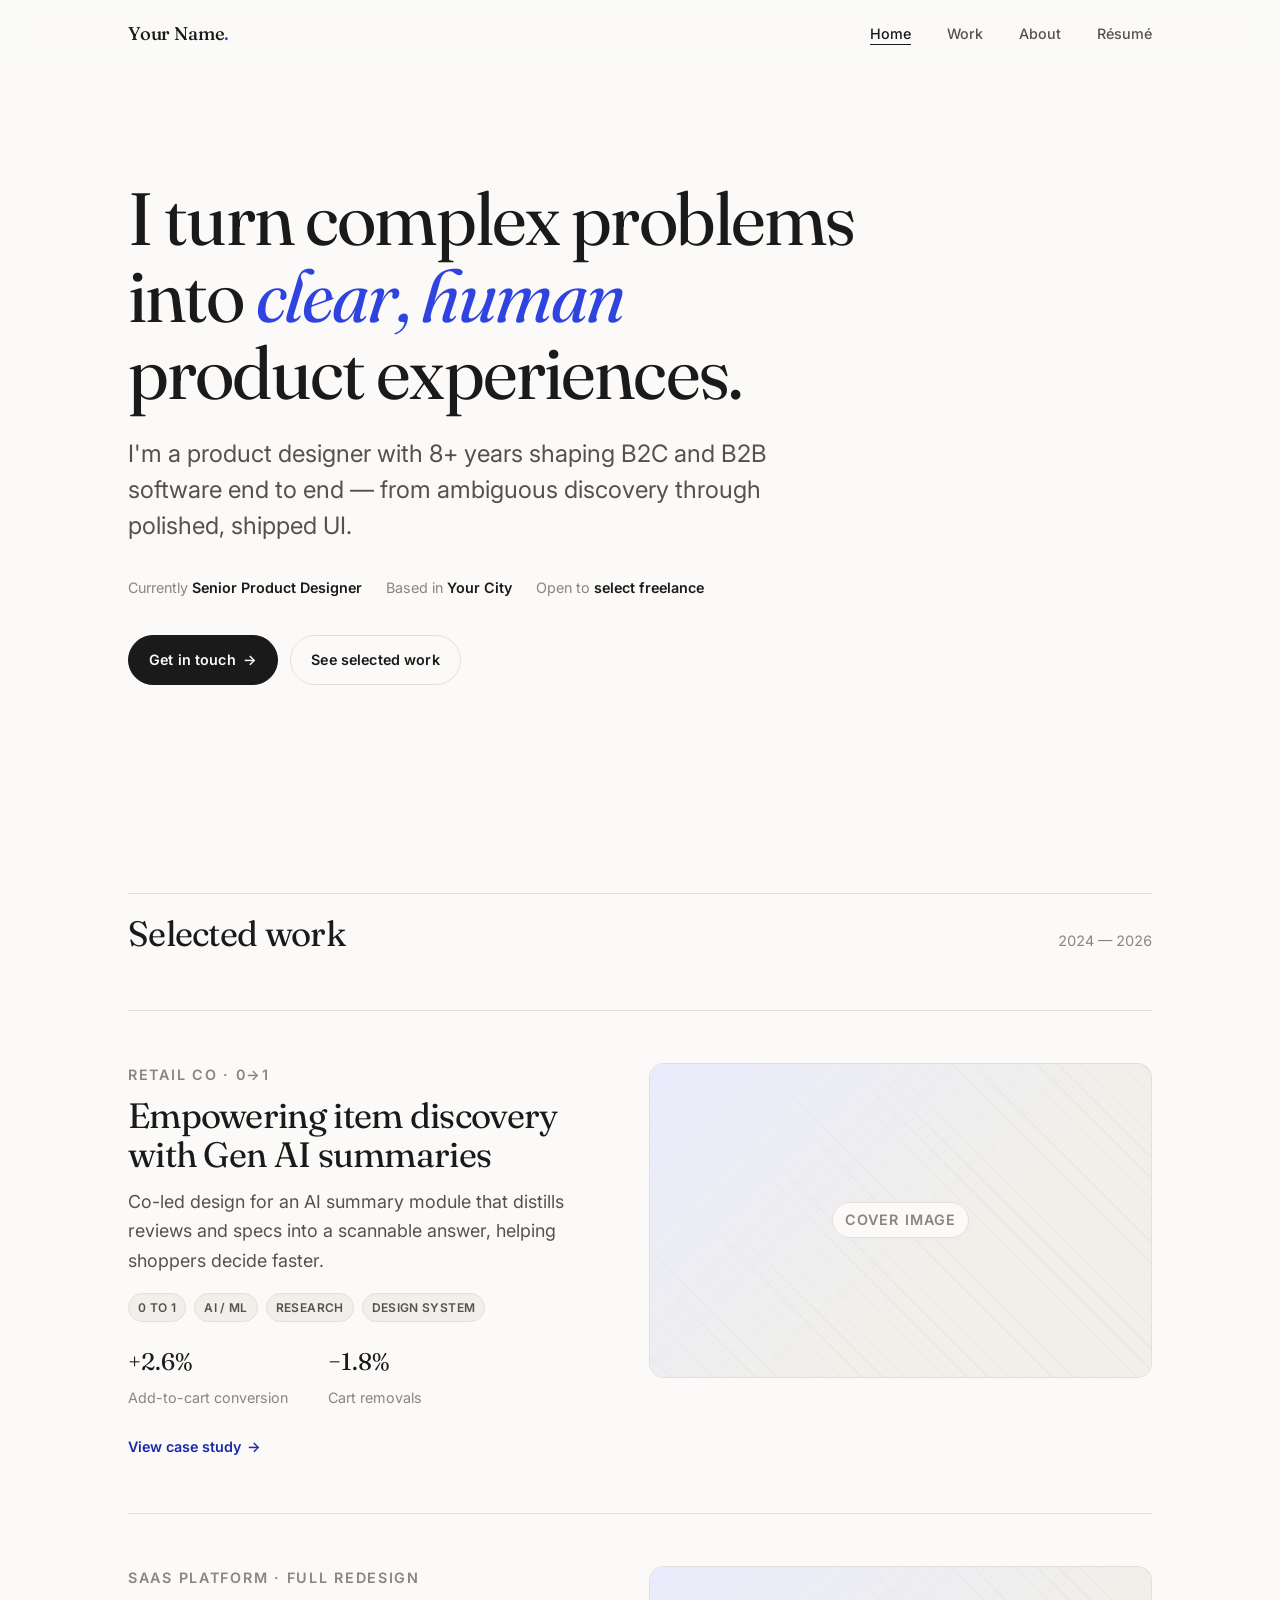
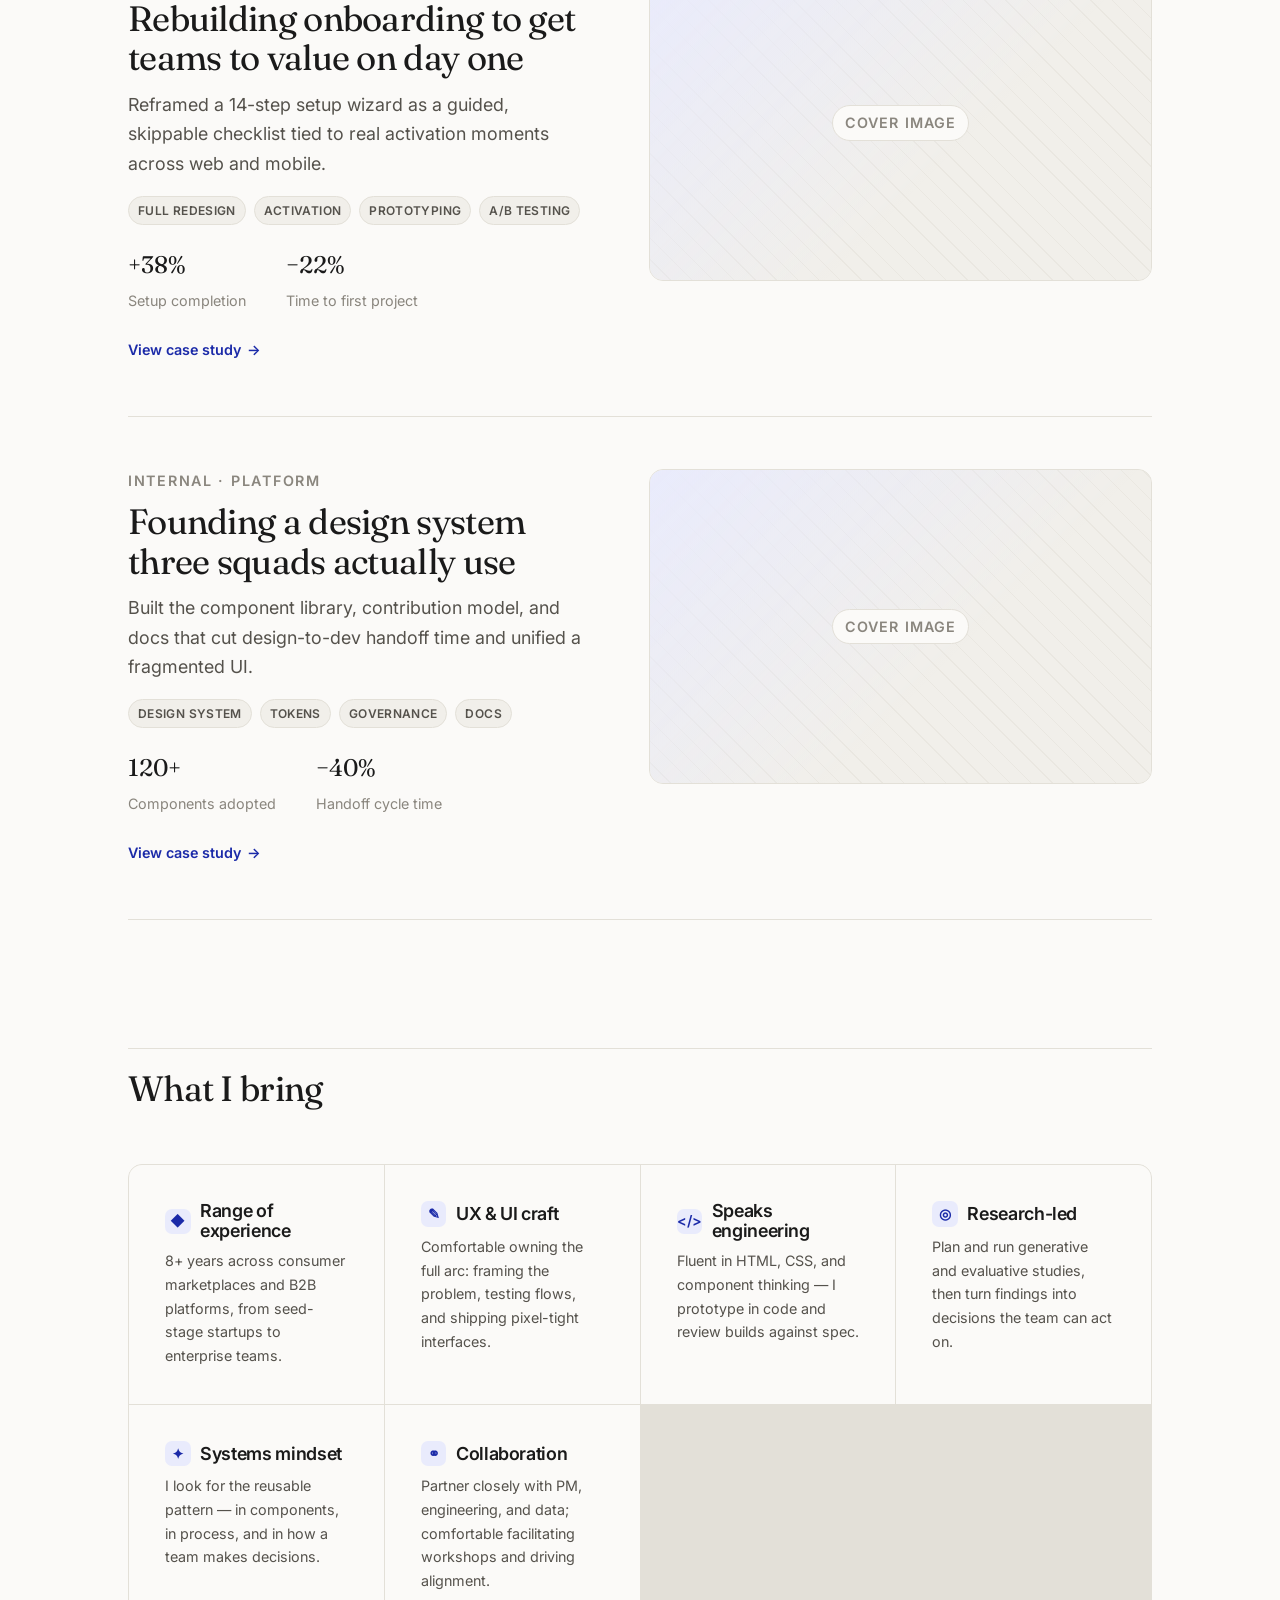
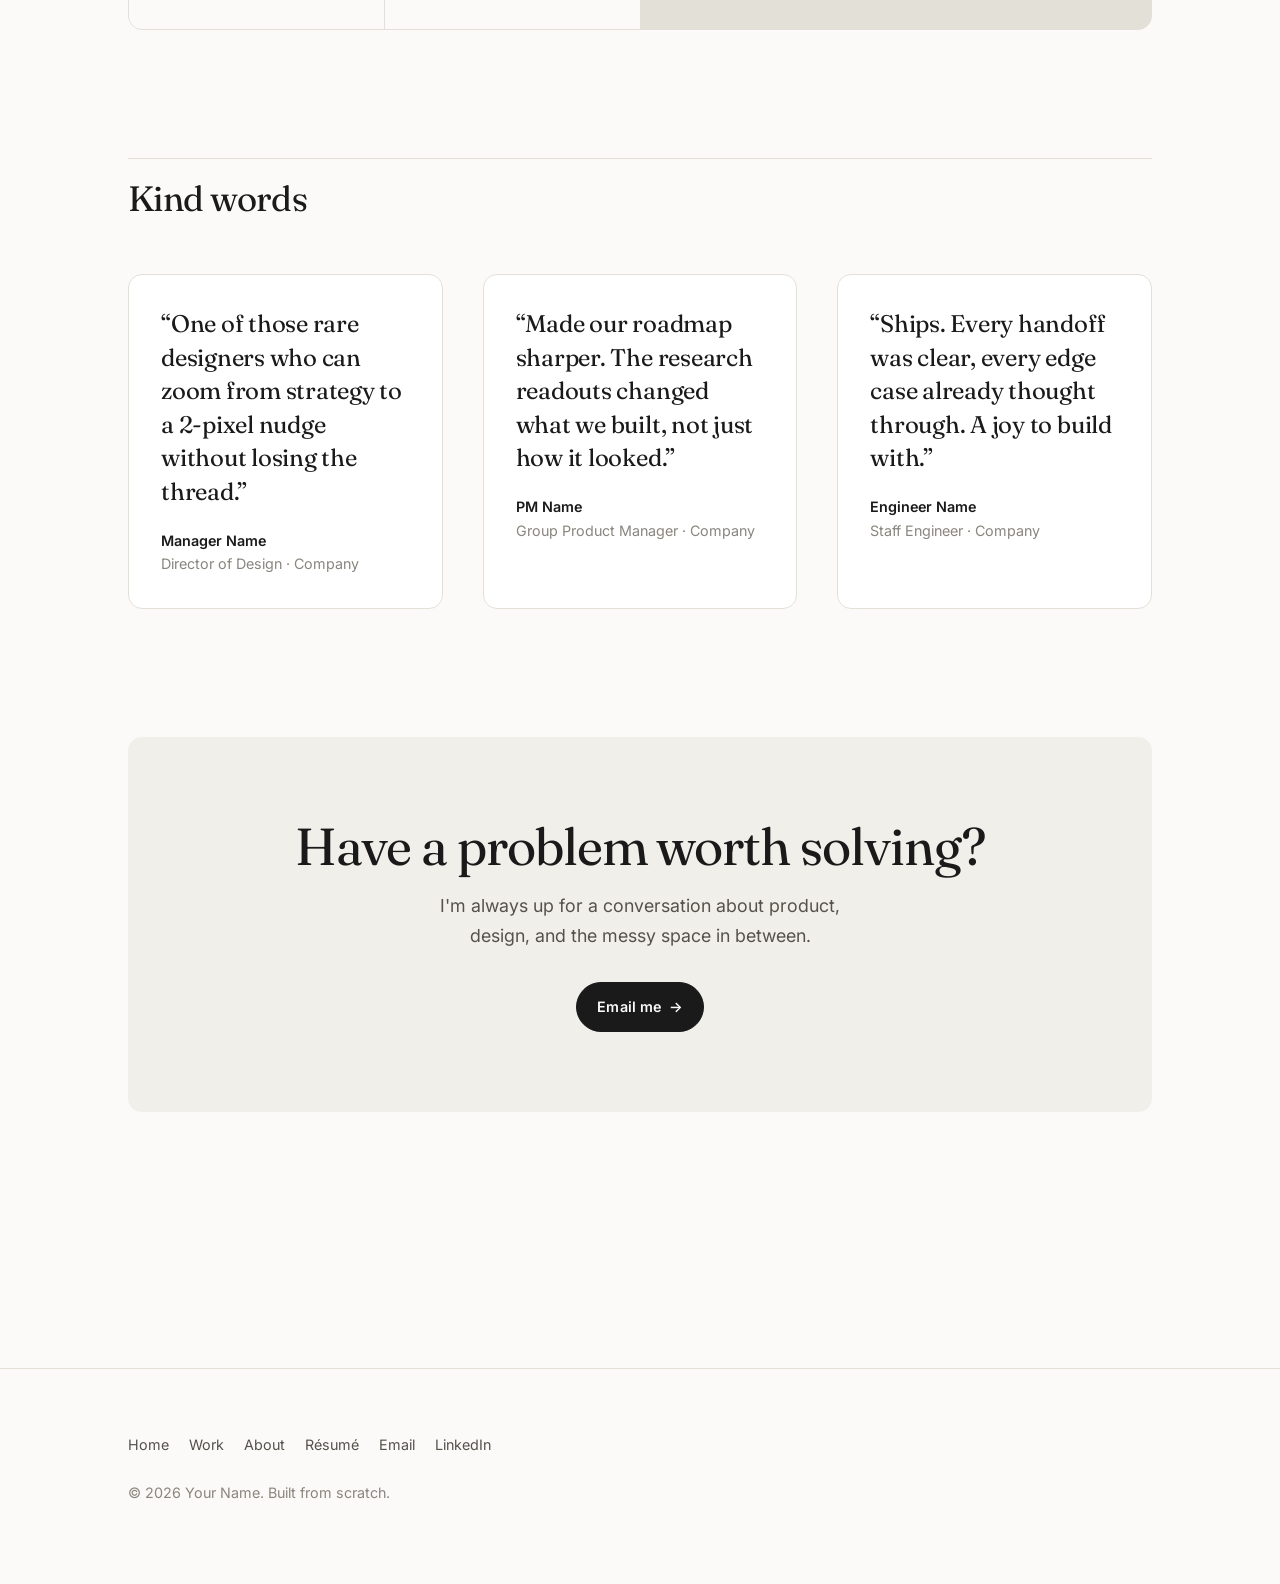
==== index.html @ 10bda940 "Initial portfolio scaffold" ====
<!DOCTYPE html>
<html lang="en">
<head>
  <meta charset="UTF-8" />
  <script>document.documentElement.className="js";</script>
  <meta name="viewport" content="width=device-width, initial-scale=1" />
  <title>Your Name — Product Designer</title>
  <meta name="description" content="Portfolio of Your Name, a product designer turning complex problems into clear, human product experiences." />

  <link rel="preconnect" href="https://fonts.googleapis.com" />
  <link rel="preconnect" href="https://fonts.gstatic.com" crossorigin />
  <link href="https://fonts.googleapis.com/css2?family=Fraunces:ital,opsz,wght@0,9..144,400;0,9..144,500;1,9..144,400&family=Inter:wght@400;500;600&display=swap" rel="stylesheet" />
  <link rel="stylesheet" href="assets/css/style.css" />
  <link rel="icon" href="data:image/svg+xml,%3Csvg xmlns='http://www.w3.org/2000/svg' viewBox='0 0 100 100'%3E%3Crect width='100' height='100' rx='20' fill='%232F43E0'/%3E%3Ctext x='50' y='68' font-size='60' text-anchor='middle' fill='white' font-family='Georgia,serif'%3EY%3C/text%3E%3C/svg%3E" />
</head>
<body>
  <a class="skip-link" href="#main">Skip to content</a>

  <header class="site-header">
    <div class="container">
      <a class="brand" href="index.html">Your&nbsp;Name<span class="dot">.</span></a>
      <button class="nav-toggle" aria-expanded="false" aria-controls="nav">Menu</button>
      <nav class="nav" id="nav" aria-label="Primary">
        <a href="index.html" aria-current="page">Home</a>
        <a href="work.html">Work</a>
        <a href="about.html">About</a>
        <a href="assets/resume.pdf">Résumé</a>
      </nav>
    </div>
  </header>

  <main id="main">

    <!-- Hero -->
    <section class="hero">
      <div class="container">
        <h1 class="lede reveal">I turn complex problems into <span class="accent">clear, human</span> product experiences.</h1>
        <p class="sub reveal">I'm a product designer with 8+ years shaping B2C and B2B software end to end — from ambiguous discovery through polished, shipped UI.</p>
        <div class="meta-inline reveal">
          <span>Currently <strong>Senior Product Designer</strong></span>
          <span>Based in <strong>Your City</strong></span>
          <span>Open to <strong>select freelance</strong></span>
        </div>
        <div class="hero-actions reveal">
          <a class="btn" href="mailto:you@example.com">Get in touch <span class="arrow" aria-hidden="true">→</span></a>
          <a class="btn ghost" href="work.html">See selected work</a>
        </div>
      </div>
    </section>

    <!-- Selected work -->
    <section class="section" id="work">
      <div class="container">
        <div class="section-head reveal">
          <h2>Selected work</h2>
          <span class="count">2024 — 2026</span>
        </div>

        <div class="work-list">

          <a class="work-item reveal" href="case-studies/ai-item-summaries.html">
            <div class="work-item__body">
              <p class="work-item__client">Retail Co · 0→1</p>
              <h3 class="work-item__title">Empowering item discovery with Gen&nbsp;AI summaries</h3>
              <p class="work-item__desc">Co-led design for an AI summary module that distills reviews and specs into a scannable answer, helping shoppers decide faster.</p>
              <div class="tag-row">
                <span class="tag">0 to 1</span>
                <span class="tag">AI / ML</span>
                <span class="tag">Research</span>
                <span class="tag">Design system</span>
              </div>
              <div class="metric-row">
                <span class="metric"><span class="metric__num">+2.6%</span><br /><span class="metric__label">Add-to-cart conversion</span></span>
                <span class="metric"><span class="metric__num">−1.8%</span><br /><span class="metric__label">Cart removals</span></span>
              </div>
              <span class="text-link">View case study <span class="arrow" aria-hidden="true">→</span></span>
            </div>
            <div class="thumb">
              <div class="placeholder"><span>Cover image</span></div>
            </div>
          </a>

          <a class="work-item reveal" href="case-studies/onboarding-redesign.html">
            <div class="work-item__body">
              <p class="work-item__client">SaaS Platform · Full redesign</p>
              <h3 class="work-item__title">Rebuilding onboarding to get teams to value on day one</h3>
              <p class="work-item__desc">Reframed a 14-step setup wizard as a guided, skippable checklist tied to real activation moments across web and mobile.</p>
              <div class="tag-row">
                <span class="tag">Full redesign</span>
                <span class="tag">Activation</span>
                <span class="tag">Prototyping</span>
                <span class="tag">A/B testing</span>
              </div>
              <div class="metric-row">
                <span class="metric"><span class="metric__num">+38%</span><br /><span class="metric__label">Setup completion</span></span>
                <span class="metric"><span class="metric__num">−22%</span><br /><span class="metric__label">Time to first project</span></span>
              </div>
              <span class="text-link">View case study <span class="arrow" aria-hidden="true">→</span></span>
            </div>
            <div class="thumb">
              <div class="placeholder"><span>Cover image</span></div>
            </div>
          </a>

          <a class="work-item reveal" href="case-studies/design-system.html">
            <div class="work-item__body">
              <p class="work-item__client">Internal · Platform</p>
              <h3 class="work-item__title">Founding a design system three squads actually use</h3>
              <p class="work-item__desc">Built the component library, contribution model, and docs that cut design-to-dev handoff time and unified a fragmented UI.</p>
              <div class="tag-row">
                <span class="tag">Design system</span>
                <span class="tag">Tokens</span>
                <span class="tag">Governance</span>
                <span class="tag">Docs</span>
              </div>
              <div class="metric-row">
                <span class="metric"><span class="metric__num">120+</span><br /><span class="metric__label">Components adopted</span></span>
                <span class="metric"><span class="metric__num">−40%</span><br /><span class="metric__label">Handoff cycle time</span></span>
              </div>
              <span class="text-link">View case study <span class="arrow" aria-hidden="true">→</span></span>
            </div>
            <div class="thumb">
              <div class="placeholder"><span>Cover image</span></div>
            </div>
          </a>

        </div>
      </div>
    </section>

    <!-- Strengths -->
    <section class="section" id="strengths">
      <div class="container">
        <div class="section-head reveal">
          <h2>What I bring</h2>
        </div>
        <div class="grid-3 reveal">
          <div class="cell">
            <h3><span class="ico" aria-hidden="true">◆</span> Range of experience</h3>
            <p>8+ years across consumer marketplaces and B2B platforms, from seed-stage startups to enterprise teams.</p>
          </div>
          <div class="cell">
            <h3><span class="ico" aria-hidden="true">✎</span> UX &amp; UI craft</h3>
            <p>Comfortable owning the full arc: framing the problem, testing flows, and shipping pixel-tight interfaces.</p>
          </div>
          <div class="cell">
            <h3><span class="ico" aria-hidden="true">&lt;/&gt;</span> Speaks engineering</h3>
            <p>Fluent in HTML, CSS, and component thinking — I prototype in code and review builds against spec.</p>
          </div>
          <div class="cell">
            <h3><span class="ico" aria-hidden="true">◎</span> Research-led</h3>
            <p>Plan and run generative and evaluative studies, then turn findings into decisions the team can act on.</p>
          </div>
          <div class="cell">
            <h3><span class="ico" aria-hidden="true">✦</span> Systems mindset</h3>
            <p>I look for the reusable pattern — in components, in process, and in how a team makes decisions.</p>
          </div>
          <div class="cell">
            <h3><span class="ico" aria-hidden="true">⚭</span> Collaboration</h3>
            <p>Partner closely with PM, engineering, and data; comfortable facilitating workshops and driving alignment.</p>
          </div>
        </div>
      </div>
    </section>

    <!-- Testimonials -->
    <section class="section" id="words">
      <div class="container">
        <div class="section-head reveal">
          <h2>Kind words</h2>
        </div>
        <div class="quotes">
          <figure class="quote reveal">
            <blockquote>“One of those rare designers who can zoom from strategy to a 2-pixel nudge without losing the thread.”</blockquote>
            <figcaption><strong>Manager Name</strong> Director of Design · Company</figcaption>
          </figure>
          <figure class="quote reveal">
            <blockquote>“Made our roadmap sharper. The research readouts changed what we built, not just how it looked.”</blockquote>
            <figcaption><strong>PM Name</strong> Group Product Manager · Company</figcaption>
          </figure>
          <figure class="quote reveal">
            <blockquote>“Ships. Every handoff was clear, every edge case already thought through. A joy to build with.”</blockquote>
            <figcaption><strong>Engineer Name</strong> Staff Engineer · Company</figcaption>
          </figure>
        </div>
      </div>
    </section>

    <!-- CTA -->
    <section class="section">
      <div class="container">
        <div class="cta reveal">
          <h2>Have a problem worth solving?</h2>
          <p>I'm always up for a conversation about product, design, and the messy space in between.</p>
          <a class="btn" href="mailto:you@example.com">Email me <span class="arrow" aria-hidden="true">→</span></a>
        </div>
      </div>
    </section>

  </main>

  <footer class="site-footer">
    <div class="container">
      <nav class="foot-nav" aria-label="Footer">
        <a href="index.html">Home</a>
        <a href="work.html">Work</a>
        <a href="about.html">About</a>
        <a href="assets/resume.pdf">Résumé</a>
        <a href="mailto:you@example.com">Email</a>
        <a href="https://www.linkedin.com/">LinkedIn</a>
      </nav>
      <p class="copy">© <span data-year>2026</span> Your Name. Built from scratch.</p>
    </div>
  </footer>

  <script src="assets/js/main.js"></script>
</body>
</html>
---- assets/css/style.css ----
/* =========================================================
   Portfolio — editorial / minimal
   Inspired in structure by nicolearoberts.com
   Plain CSS, no build step.
   ========================================================= */

/* ---------- Design tokens ---------- */
:root {
  /* Color — light */
  --bg:            #FBFAF8;
  --bg-elevated:   #FFFFFF;
  --bg-sunken:     #F1EFEA;
  --text:          #1A1A1A;
  --text-soft:     #55524C;
  --text-faint:    #8A867E;
  --border:        #E3E0D8;
  --accent:        #2F43E0;
  --accent-soft:   #E9EBFC;
  --accent-text:   #1B2AA8;

  /* Type */
  --font-display: "Fraunces", Georgia, "Times New Roman", serif;
  --font-sans: "Inter", -apple-system, BlinkMacSystemFont, "Segoe UI", Roboto, Helvetica, Arial, sans-serif;

  --step--1: clamp(0.83rem, 0.80rem + 0.12vw, 0.9rem);
  --step-0:  clamp(1rem, 0.96rem + 0.2vw, 1.125rem);
  --step-1:  clamp(1.2rem, 1.1rem + 0.5vw, 1.5rem);
  --step-2:  clamp(1.6rem, 1.4rem + 1vw, 2.25rem);
  --step-3:  clamp(2.1rem, 1.7rem + 2vw, 3.25rem);
  --step-4:  clamp(2.6rem, 1.9rem + 3.4vw, 4.75rem);

  /* Space + layout */
  --container: 1120px;
  --container-narrow: 760px;
  --gutter: clamp(1.25rem, 5vw, 3rem);
  --section-y: clamp(4rem, 10vw, 8rem);
  --radius: 14px;
  --radius-sm: 8px;

  --shadow: 0 1px 2px rgba(20, 18, 14, 0.04), 0 12px 32px -12px rgba(20, 18, 14, 0.12);
}

@media (prefers-color-scheme: dark) {
  :root {
    --bg:            #14130F;
    --bg-elevated:   #1D1B16;
    --bg-sunken:     #100F0C;
    --text:          #F4F1EA;
    --text-soft:     #B7B2A7;
    --text-faint:    #857F72;
    --border:        #322F27;
    --accent:        #9AA6FF;
    --accent-soft:   #20223A;
    --accent-text:   #C3CBFF;
    --shadow: 0 1px 2px rgba(0,0,0,0.3), 0 16px 40px -16px rgba(0,0,0,0.6);
  }
}

/* ---------- Reset ---------- */
*, *::before, *::after { box-sizing: border-box; }
html { -webkit-text-size-adjust: 100%; scroll-behavior: smooth; }
@media (prefers-reduced-motion: reduce) {
  html { scroll-behavior: auto; }
  *, *::before, *::after { animation-duration: 0.001ms !important; transition-duration: 0.001ms !important; }
}
body {
  margin: 0;
  background: var(--bg);
  color: var(--text);
  font-family: var(--font-sans);
  font-size: var(--step-0);
  line-height: 1.65;
  font-feature-settings: "kern", "liga";
  -webkit-font-smoothing: antialiased;
  text-rendering: optimizeLegibility;
}
img, svg { display: block; max-width: 100%; }
h1, h2, h3, h4 { line-height: 1.12; font-weight: 600; letter-spacing: -0.02em; }
p { margin: 0 0 1.1em; }
a { color: inherit; }
::selection { background: var(--accent); color: #fff; }

/* ---------- Layout helpers ---------- */
.container {
  width: 100%;
  max-width: var(--container);
  margin-inline: auto;
  padding-inline: var(--gutter);
}
.container.narrow { max-width: var(--container-narrow); }
.section { padding-block: var(--section-y); }
.section + .section { padding-top: 0; }

.eyebrow {
  font-size: var(--step--1);
  letter-spacing: 0.14em;
  text-transform: uppercase;
  color: var(--text-faint);
  font-weight: 600;
  margin: 0 0 1rem;
}

.section-head {
  display: flex;
  align-items: baseline;
  justify-content: space-between;
  gap: 1rem;
  margin-bottom: clamp(2rem, 5vw, 3.5rem);
  border-top: 1px solid var(--border);
  padding-top: 1.25rem;
}
.section-head h2 {
  font-family: var(--font-display);
  font-size: var(--step-2);
  font-weight: 400;
  margin: 0;
}
.section-head .count { color: var(--text-faint); font-size: var(--step--1); font-variant-numeric: tabular-nums; }

/* ---------- Buttons + links ---------- */
.btn {
  --_bg: var(--text);
  --_fg: var(--bg);
  display: inline-flex;
  align-items: center;
  gap: 0.5em;
  padding: 0.85em 1.4em;
  background: var(--_bg);
  color: var(--_fg);
  border: 1px solid var(--_bg);
  border-radius: 999px;
  font-size: var(--step--1);
  font-weight: 600;
  letter-spacing: 0.01em;
  text-decoration: none;
  transition: transform 0.15s ease, opacity 0.15s ease;
}
.btn:hover { transform: translateY(-2px); }
.btn.ghost {
  --_bg: transparent;
  --_fg: var(--text);
  border-color: var(--border);
}
.btn .arrow { transition: transform 0.2s ease; }
.btn:hover .arrow { transform: translateX(3px); }

.text-link {
  display: inline-flex;
  align-items: center;
  gap: 0.4em;
  color: var(--accent-text);
  text-decoration: none;
  font-weight: 600;
  font-size: var(--step--1);
  border-bottom: 1px solid transparent;
  transition: border-color 0.15s ease;
}
.text-link:hover { border-color: currentColor; }
.text-link .arrow { transition: transform 0.2s ease; }
.text-link:hover .arrow { transform: translateX(3px); }

/* ---------- Header / nav ---------- */
.site-header {
  position: sticky;
  top: 0;
  z-index: 50;
  background: color-mix(in srgb, var(--bg) 82%, transparent);
  backdrop-filter: saturate(180%) blur(12px);
  border-bottom: 1px solid transparent;
  transition: border-color 0.2s ease;
}
.site-header.is-stuck { border-bottom-color: var(--border); }
.site-header .container {
  display: flex;
  align-items: center;
  justify-content: space-between;
  min-height: 68px;
}
.brand {
  font-family: var(--font-display);
  font-size: 1.15rem;
  font-weight: 500;
  text-decoration: none;
  letter-spacing: -0.01em;
}
.brand .dot { color: var(--accent); }

.nav {
  display: flex;
  align-items: center;
  gap: clamp(1rem, 3vw, 2.25rem);
}
.nav a {
  text-decoration: none;
  font-size: var(--step--1);
  font-weight: 500;
  color: var(--text-soft);
  transition: color 0.15s ease;
}
.nav a:hover, .nav a[aria-current="page"] { color: var(--text); }
.nav a[aria-current="page"] { text-decoration: underline; text-underline-offset: 5px; }

.nav-toggle {
  display: none;
  background: none;
  border: 1px solid var(--border);
  border-radius: var(--radius-sm);
  padding: 0.5rem 0.7rem;
  color: var(--text);
  cursor: pointer;
  font-size: var(--step--1);
}

@media (max-width: 640px) {
  .nav-toggle { display: inline-flex; align-items: center; gap: 0.4em; }
  .nav {
    position: absolute;
    top: 100%;
    left: 0;
    right: 0;
    flex-direction: column;
    align-items: stretch;
    gap: 0;
    background: var(--bg-elevated);
    border-bottom: 1px solid var(--border);
    padding: 0.5rem var(--gutter) 1rem;
    box-shadow: var(--shadow);
    display: none;
  }
  .nav.is-open { display: flex; }
  .nav a { padding: 0.75rem 0; border-top: 1px solid var(--border); }
  .nav a:first-child { border-top: none; }
}

/* ---------- Hero ---------- */
.hero { padding-block: clamp(3.5rem, 9vw, 7rem) clamp(3rem, 7vw, 5rem); }
.hero .lede {
  font-family: var(--font-display);
  font-weight: 400;
  font-size: var(--step-4);
  line-height: 1.04;
  letter-spacing: -0.025em;
  margin: 0 0 1.5rem;
  max-width: 16ch;
}
.hero .lede .accent { color: var(--accent); font-style: italic; }
.hero .sub {
  font-size: var(--step-1);
  color: var(--text-soft);
  max-width: 46ch;
  margin: 0 0 2rem;
  line-height: 1.5;
}
.hero .meta-inline {
  display: flex;
  flex-wrap: wrap;
  gap: 0.5rem 1.5rem;
  font-size: var(--step--1);
  color: var(--text-faint);
  margin-bottom: 2.25rem;
}
.hero .meta-inline strong { color: var(--text); font-weight: 600; }
.hero-actions { display: flex; flex-wrap: wrap; gap: 0.75rem; }

/* ---------- Work list ---------- */
.work-list { display: flex; flex-direction: column; }
.work-item {
  display: grid;
  grid-template-columns: minmax(0, 1fr) minmax(0, 1.1fr);
  gap: clamp(1.5rem, 5vw, 4rem);
  padding-block: clamp(2rem, 5vw, 3.25rem);
  border-top: 1px solid var(--border);
  text-decoration: none;
  color: inherit;
}
.work-item:last-child { border-bottom: 1px solid var(--border); }
.work-item__client {
  font-size: var(--step--1);
  letter-spacing: 0.12em;
  text-transform: uppercase;
  color: var(--text-faint);
  font-weight: 600;
  margin-bottom: 0.6rem;
}
.work-item__title {
  font-family: var(--font-display);
  font-weight: 400;
  font-size: var(--step-2);
  margin: 0 0 0.75rem;
  transition: color 0.15s ease;
}
.work-item:hover .work-item__title { color: var(--accent); }
.work-item__desc { color: var(--text-soft); margin-bottom: 1.1rem; }
.tag-row { display: flex; flex-wrap: wrap; gap: 0.5rem; margin-bottom: 1.25rem; }
.tag {
  font-size: 0.75rem;
  letter-spacing: 0.03em;
  text-transform: uppercase;
  font-weight: 600;
  color: var(--text-soft);
  background: var(--bg-sunken);
  border: 1px solid var(--border);
  border-radius: 999px;
  padding: 0.3em 0.75em;
}
.metric-row {
  display: flex;
  flex-wrap: wrap;
  gap: 1.5rem 2.5rem;
  margin-bottom: 1.25rem;
}
.metric { }
.metric__num {
  font-family: var(--font-display);
  font-size: var(--step-1);
  font-weight: 400;
  color: var(--text);
  font-variant-numeric: tabular-nums;
}
.metric__label { font-size: var(--step--1); color: var(--text-faint); }

/* thumbnail / placeholder media */
.thumb {
  align-self: start;
  border-radius: var(--radius);
  overflow: hidden;
  border: 1px solid var(--border);
  background: var(--bg-sunken);
}
.placeholder {
  position: relative;
  display: grid;
  place-items: center;
  aspect-ratio: 16 / 10;
  background:
    linear-gradient(135deg, var(--accent-soft), transparent 60%),
    repeating-linear-gradient(45deg, transparent 0 14px, color-mix(in srgb, var(--border) 55%, transparent) 14px 15px),
    var(--bg-sunken);
  color: var(--text-faint);
  font-size: var(--step--1);
  letter-spacing: 0.08em;
  text-transform: uppercase;
  font-weight: 600;
}
.placeholder span { background: var(--bg); padding: 0.35em 0.8em; border-radius: 999px; border: 1px solid var(--border); }
.placeholder.tall { aspect-ratio: 4 / 3; }
.placeholder.wide { aspect-ratio: 21 / 9; }

@media (max-width: 780px) {
  .work-item { grid-template-columns: 1fr; }
  .thumb { order: -1; }
}

/* ---------- Strengths grid ---------- */
.grid-3 {
  display: grid;
  grid-template-columns: repeat(auto-fit, minmax(240px, 1fr));
  gap: 1px;
  background: var(--border);
  border: 1px solid var(--border);
  border-radius: var(--radius);
  overflow: hidden;
}
.cell {
  background: var(--bg);
  padding: clamp(1.5rem, 4vw, 2.25rem);
}
.cell h3 {
  font-size: var(--step-0);
  margin: 0 0 0.5rem;
  display: flex;
  align-items: center;
  gap: 0.6rem;
}
.cell h3 .ico {
  width: 1.6rem; height: 1.6rem;
  display: grid; place-items: center;
  border-radius: 7px;
  background: var(--accent-soft);
  color: var(--accent-text);
  font-size: 0.9rem;
  flex: none;
}
.cell p { color: var(--text-soft); font-size: var(--step--1); margin: 0; }

/* ---------- Testimonials ---------- */
.quotes { display: grid; grid-template-columns: repeat(auto-fit, minmax(280px, 1fr)); gap: clamp(1.5rem, 4vw, 2.5rem); }
.quote {
  background: var(--bg-elevated);
  border: 1px solid var(--border);
  border-radius: var(--radius);
  padding: clamp(1.5rem, 4vw, 2rem);
}
.quote blockquote {
  margin: 0 0 1.25rem;
  font-size: var(--step-1);
  font-family: var(--font-display);
  font-weight: 400;
  line-height: 1.4;
  letter-spacing: -0.01em;
}
.quote figcaption { font-size: var(--step--1); color: var(--text-faint); }
.quote figcaption strong { color: var(--text); font-weight: 600; display: block; }

/* ---------- CTA band ---------- */
.cta {
  text-align: center;
  background: var(--bg-sunken);
  border-radius: var(--radius);
  padding: clamp(2.5rem, 7vw, 5rem) var(--gutter);
}
.cta h2 {
  font-family: var(--font-display);
  font-weight: 400;
  font-size: var(--step-3);
  margin: 0 0 1rem;
}
.cta p { color: var(--text-soft); max-width: 40ch; margin: 0 auto 2rem; }

/* ---------- Footer ---------- */
.site-footer {
  border-top: 1px solid var(--border);
  padding-block: clamp(2.5rem, 6vw, 4rem);
  margin-top: var(--section-y);
}
.site-footer .container {
  display: flex;
  flex-wrap: wrap;
  gap: 1.5rem 2rem;
  align-items: center;
  justify-content: space-between;
}
.site-footer .foot-nav { display: flex; flex-wrap: wrap; gap: 1.25rem; }
.site-footer a { color: var(--text-soft); text-decoration: none; font-size: var(--step--1); }
.site-footer a:hover { color: var(--text); }
.site-footer .copy { font-size: var(--step--1); color: var(--text-faint); width: 100%; }

/* =========================================================
   Case study page
   ========================================================= */
.cs-header { padding-block: clamp(3rem, 8vw, 6rem) clamp(2rem, 5vw, 3rem); }
.cs-header .eyebrow { margin-bottom: 1.25rem; }
.cs-header h1 {
  font-family: var(--font-display);
  font-weight: 400;
  font-size: var(--step-4);
  line-height: 1.02;
  letter-spacing: -0.025em;
  margin: 0 0 1.25rem;
  max-width: 18ch;
}
.cs-header .dek {
  font-size: var(--step-1);
  color: var(--text-soft);
  max-width: 52ch;
  line-height: 1.5;
}

.cs-meta {
  display: grid;
  grid-template-columns: repeat(auto-fit, minmax(180px, 1fr));
  gap: 1.75rem 2rem;
  border-block: 1px solid var(--border);
  padding-block: 1.75rem;
  margin-bottom: clamp(2.5rem, 6vw, 4rem);
}
.cs-meta dt {
  font-size: 0.75rem;
  letter-spacing: 0.12em;
  text-transform: uppercase;
  color: var(--text-faint);
  font-weight: 600;
  margin-bottom: 0.4rem;
}
.cs-meta dd { margin: 0; font-size: var(--step--1); color: var(--text); }

.cs-hero { margin-bottom: clamp(3rem, 8vw, 5rem); }

/* long-form prose */
.prose { max-width: var(--container-narrow); margin-inline: auto; }
.prose h2 {
  font-family: var(--font-display);
  font-weight: 400;
  font-size: var(--step-2);
  margin: clamp(2.5rem, 6vw, 4rem) 0 1rem;
  padding-top: 1.5rem;
  border-top: 1px solid var(--border);
}
.prose h3 {
  font-size: var(--step-1);
  margin: 2rem 0 0.75rem;
}
.prose p, .prose ul, .prose ol { color: var(--text-soft); }
.prose ul, .prose ol { padding-left: 1.2rem; margin: 0 0 1.1em; }
.prose li { margin-bottom: 0.5rem; }
.prose strong { color: var(--text); }
.prose > figure { margin: clamp(2rem, 5vw, 3rem) 0; }

/* figures can break out wider than the prose column */
.figure-wide {
  max-width: var(--container);
  margin-inline: auto;
}
figure { margin: 0; }
figure figcaption {
  font-size: var(--step--1);
  color: var(--text-faint);
  margin-top: 0.75rem;
  text-align: left;
}

.pullquote {
  margin: clamp(2.5rem, 6vw, 4rem) 0;
  padding-left: 1.25rem;
  border-left: 3px solid var(--accent);
}
.pullquote p {
  font-family: var(--font-display);
  font-weight: 400;
  font-size: var(--step-2);
  line-height: 1.3;
  color: var(--text);
  margin: 0 0 0.5rem;
}
.pullquote cite { font-style: normal; font-size: var(--step--1); color: var(--text-faint); }

.impact-stats {
  display: grid;
  grid-template-columns: repeat(auto-fit, minmax(160px, 1fr));
  gap: 1px;
  background: var(--border);
  border: 1px solid var(--border);
  border-radius: var(--radius);
  overflow: hidden;
  margin: clamp(2rem, 5vw, 3rem) 0;
}
.impact-stats .stat { background: var(--bg); padding: 1.5rem; }
.impact-stats .stat b {
  display: block;
  font-family: var(--font-display);
  font-weight: 400;
  font-size: var(--step-3);
  color: var(--accent);
  font-variant-numeric: tabular-nums;
  line-height: 1;
  margin-bottom: 0.5rem;
}
.impact-stats .stat span { font-size: var(--step--1); color: var(--text-soft); }

/* next project */
.next-project {
  border-top: 1px solid var(--border);
  margin-top: var(--section-y);
  padding-top: clamp(2rem, 5vw, 3rem);
}
.next-project a {
  display: flex;
  align-items: baseline;
  justify-content: space-between;
  gap: 1rem;
  flex-wrap: wrap;
  text-decoration: none;
  color: inherit;
}
.next-project .eyebrow { margin: 0; }
.next-project .np-title {
  font-family: var(--font-display);
  font-weight: 400;
  font-size: var(--step-3);
  transition: color 0.15s ease;
}
.next-project a:hover .np-title { color: var(--accent); }

/* ---------- Scroll reveal ---------- */
/* Only hide when JS is available (root gets .js); no-JS users see everything. */
.js .reveal { opacity: 0; transform: translateY(16px); transition: opacity 0.6s ease, transform 0.6s ease; }
.js .reveal.is-visible { opacity: 1; transform: none; }

/* ---------- Utilities ---------- */
.visually-hidden {
  position: absolute; width: 1px; height: 1px;
  padding: 0; margin: -1px; overflow: hidden;
  clip: rect(0 0 0 0); white-space: nowrap; border: 0;
}
.skip-link {
  position: absolute; left: 0.5rem; top: 0.5rem;
  background: var(--text); color: var(--bg);
  padding: 0.6em 1em; border-radius: var(--radius-sm);
  transform: translateY(-150%);
  transition: transform 0.15s ease;
  z-index: 100;
  text-decoration: none;
  font-size: var(--step--1);
}
.skip-link:focus { transform: none; }

:focus-visible { outline: 2px solid var(--accent); outline-offset: 3px; border-radius: 3px; }
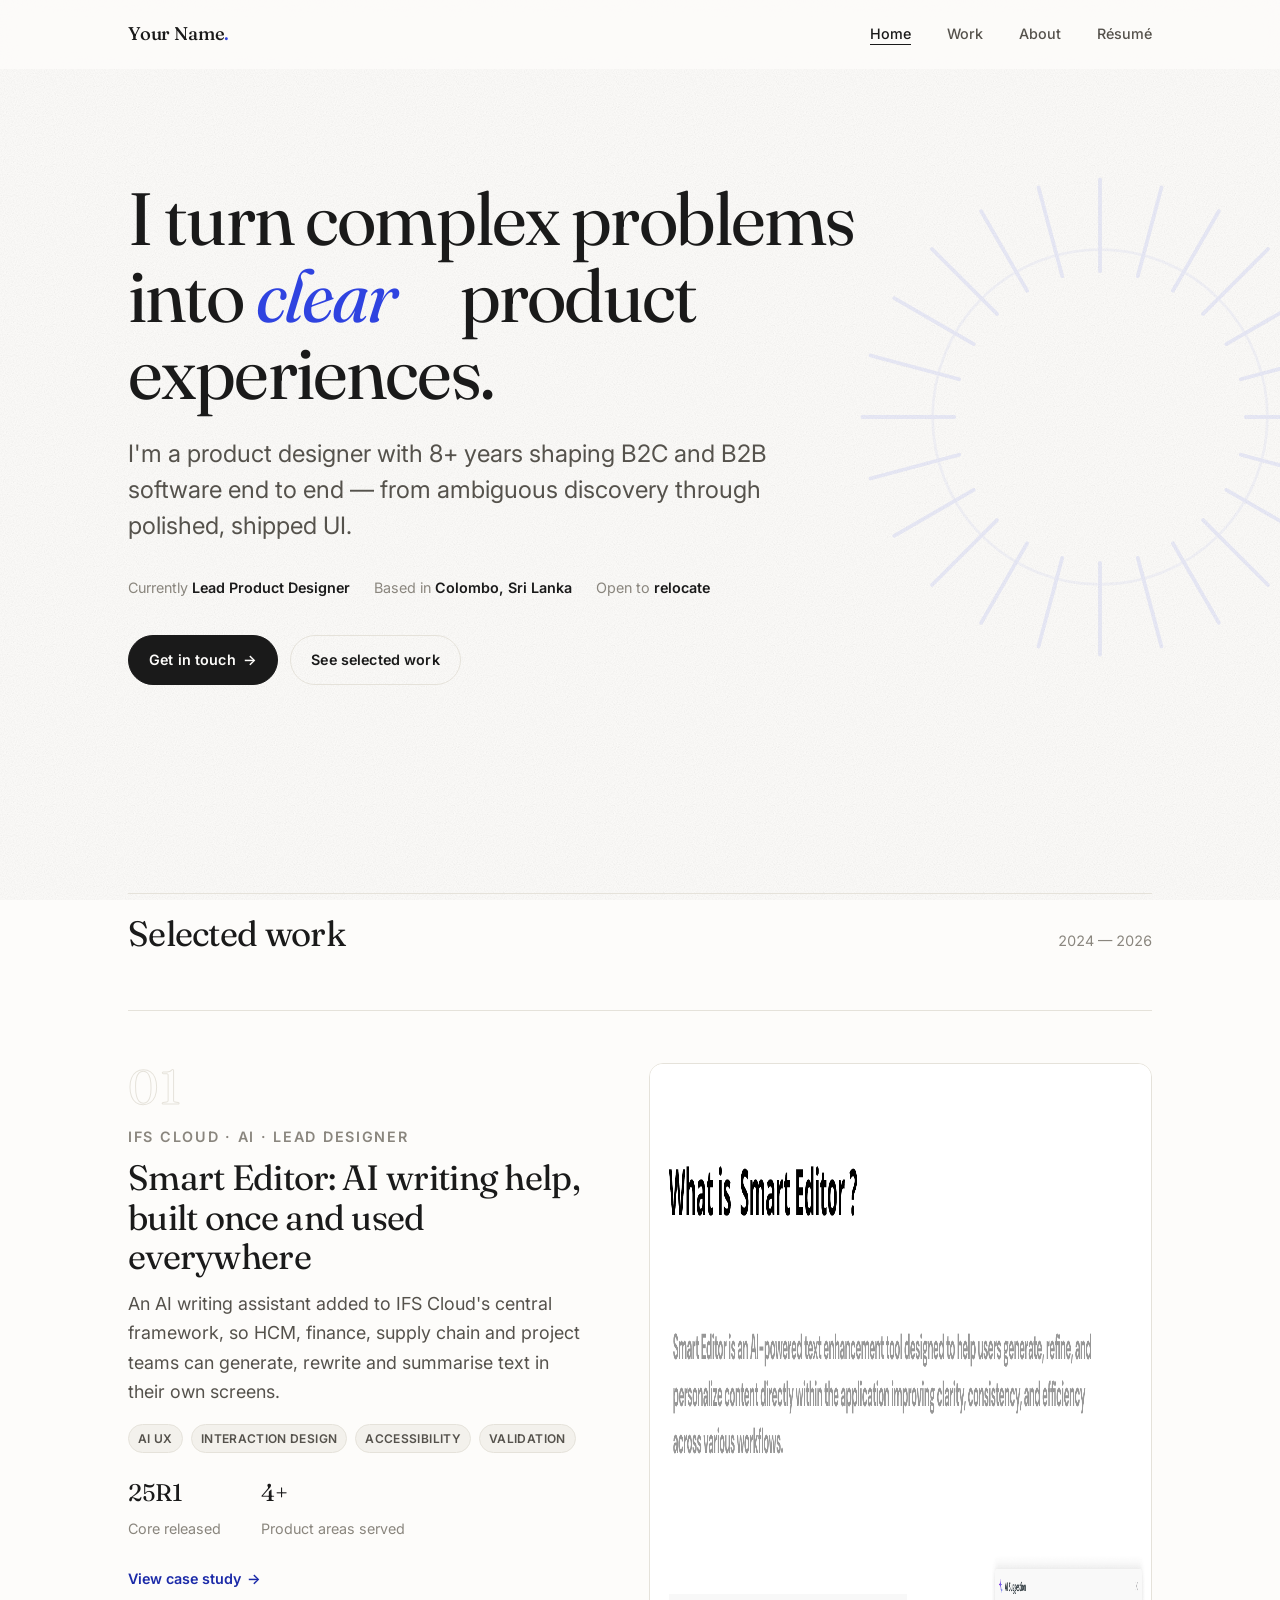
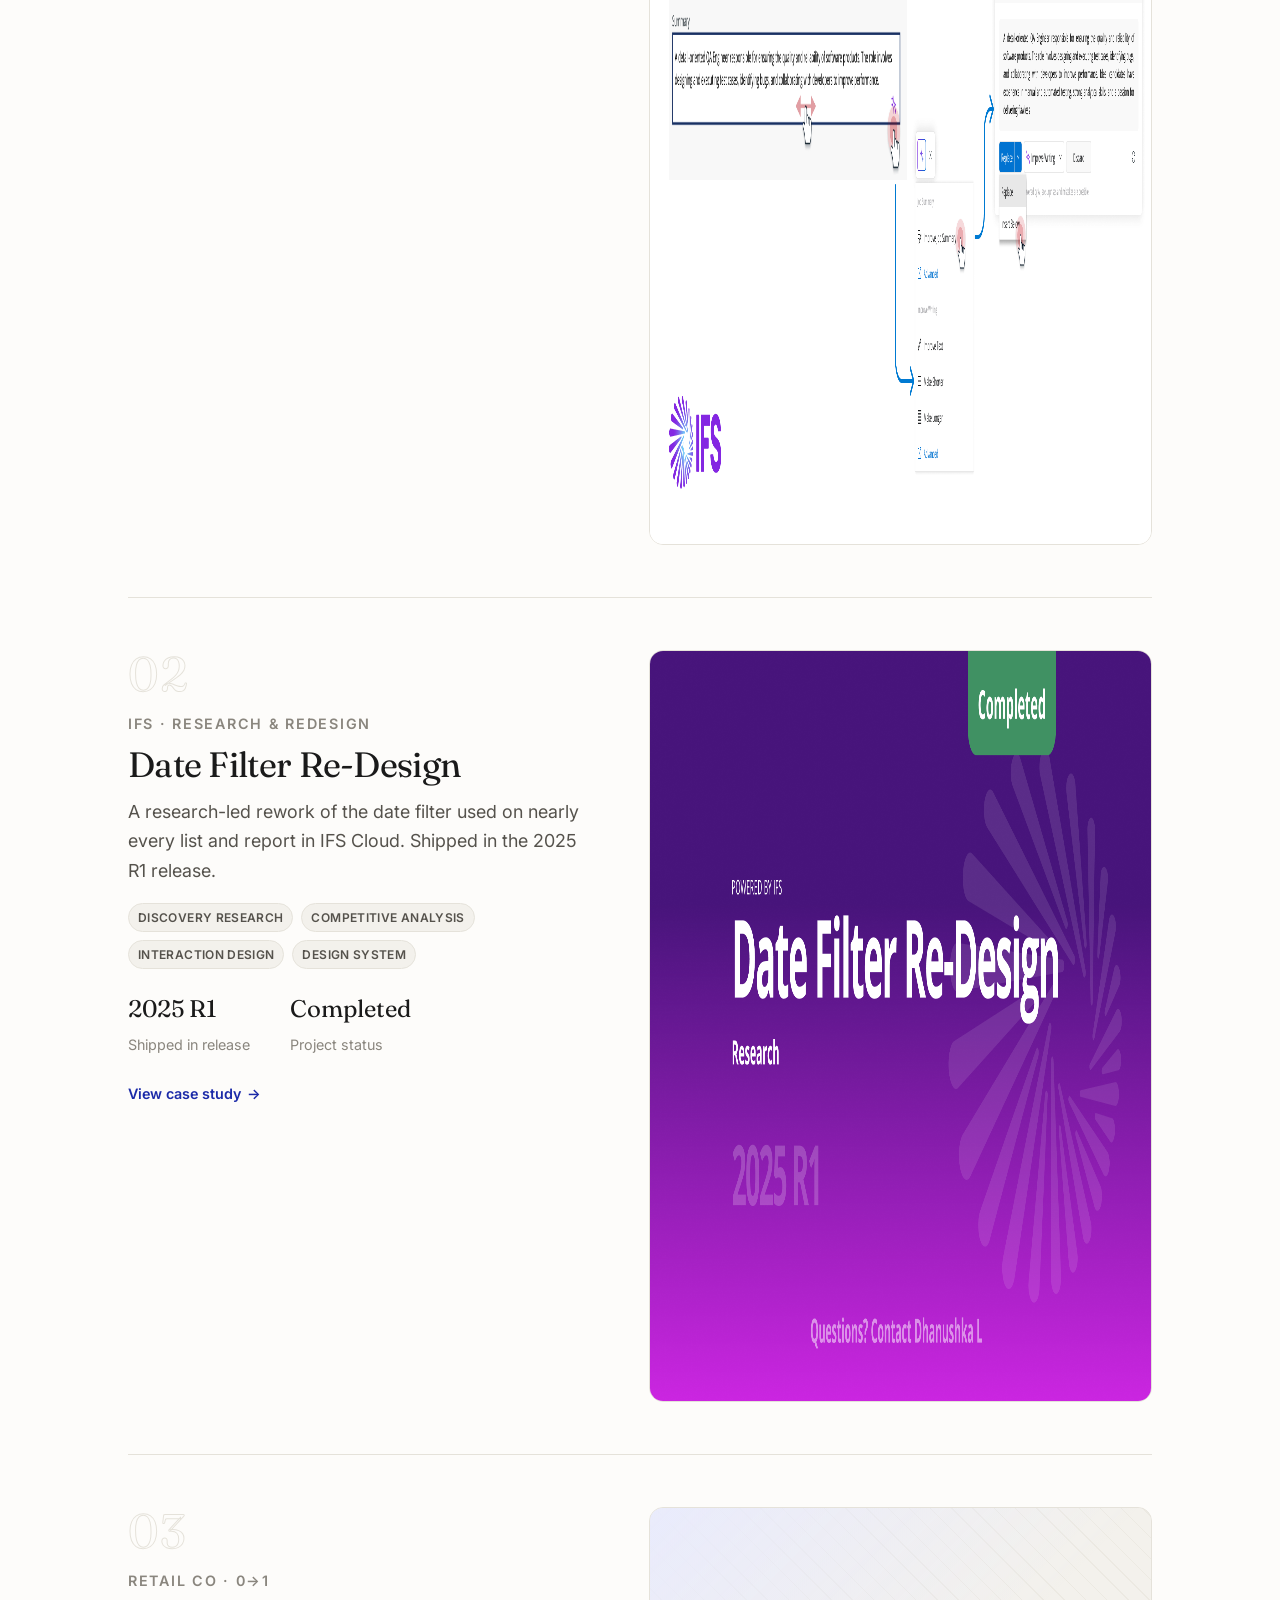
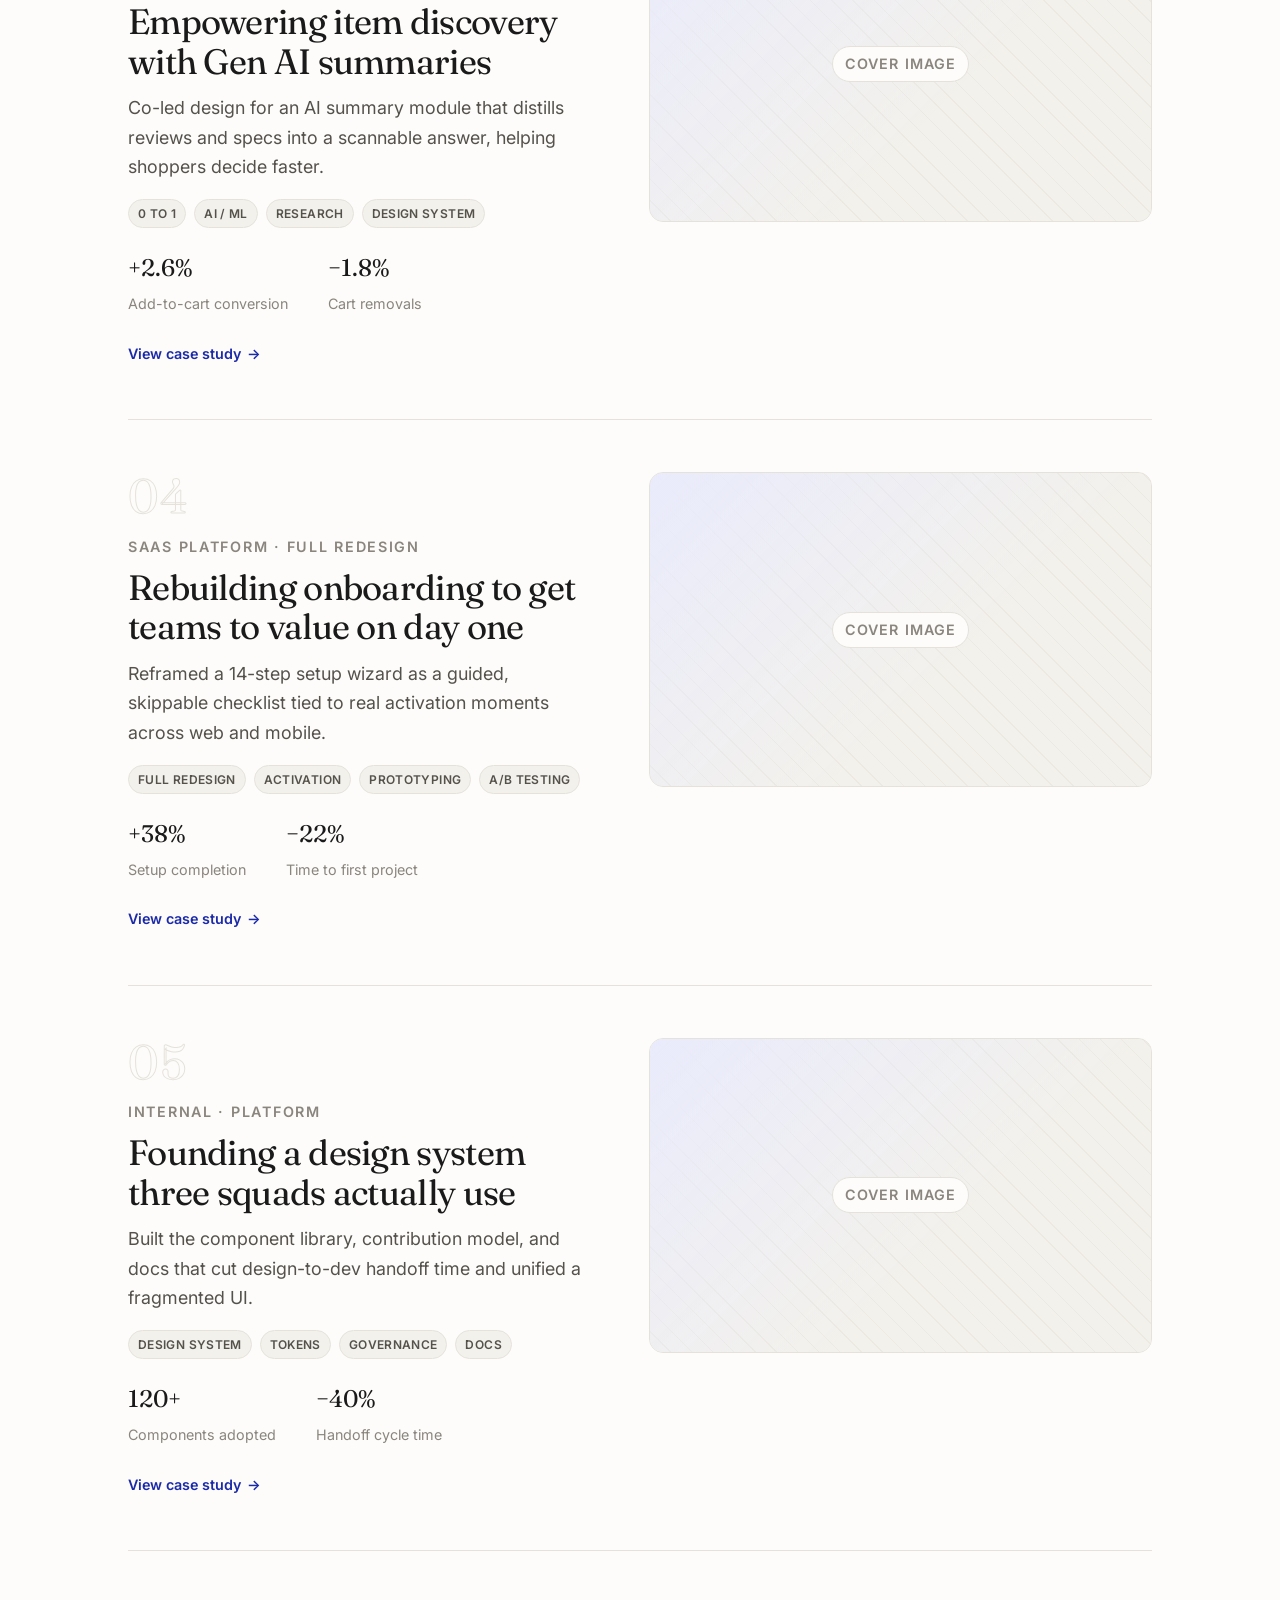
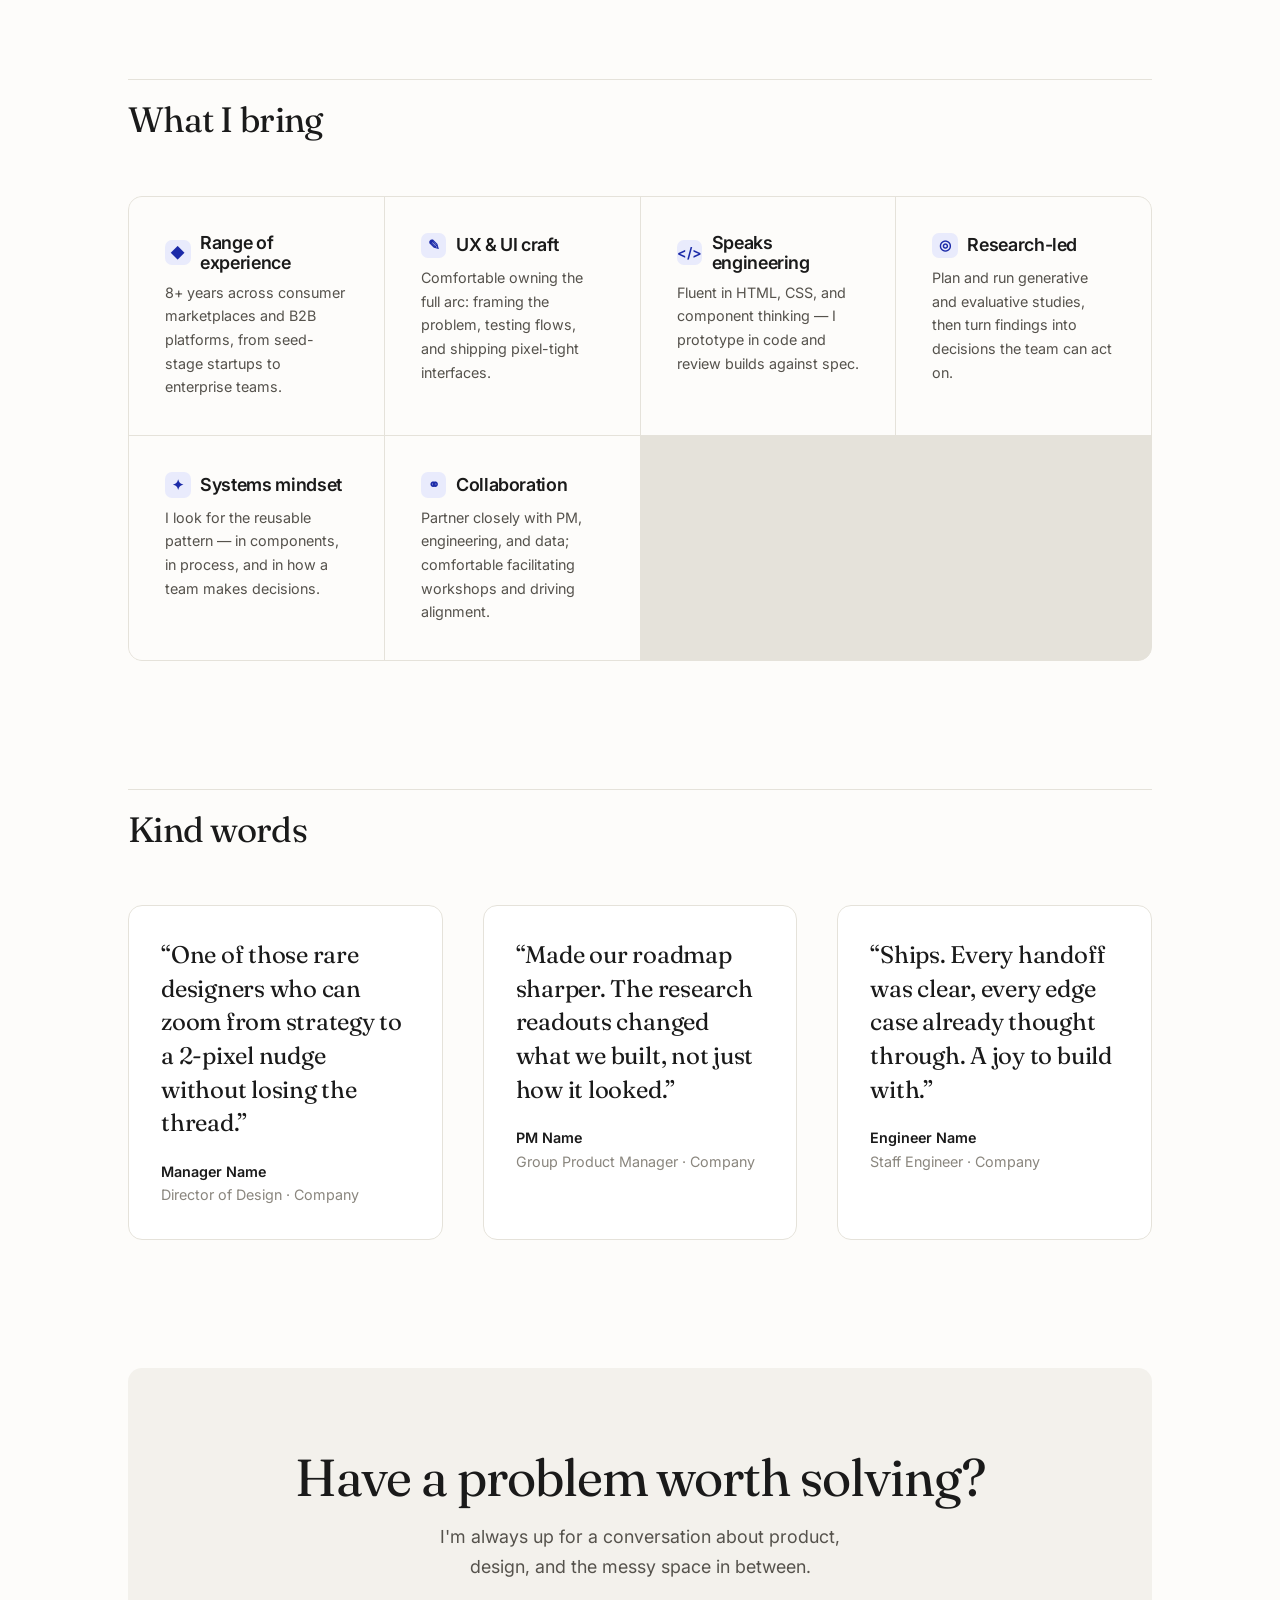
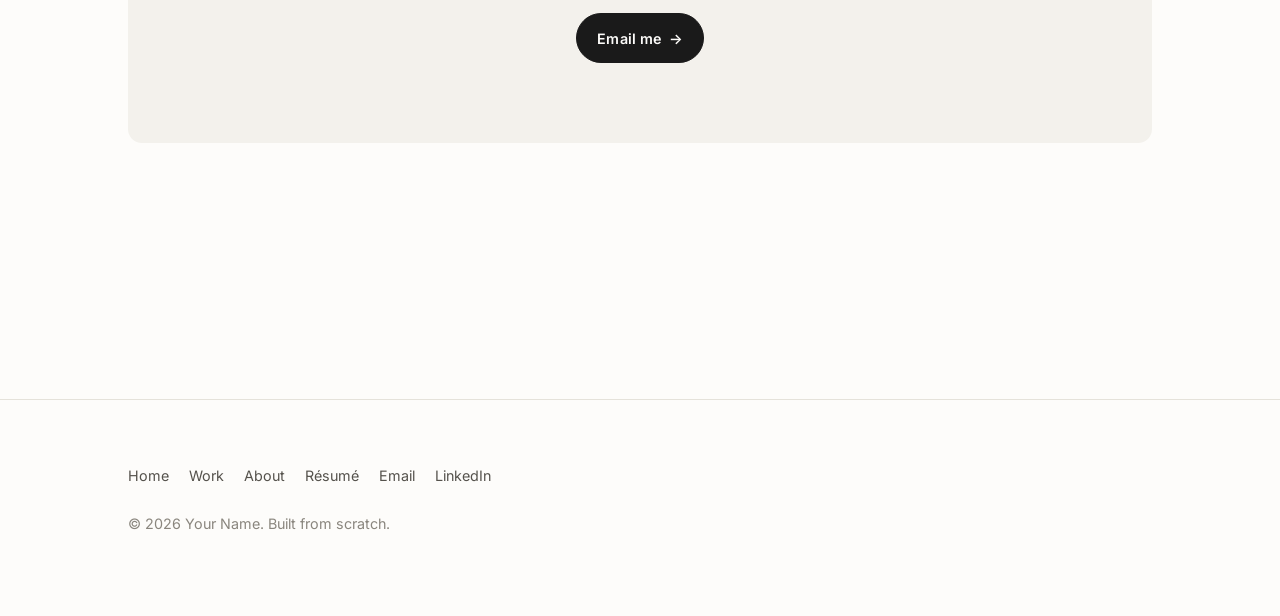
==== commit 6668e240: "Add Smart Editor and Date Filter case studies, light theme, landing page accents - Add Smart Editor " ====
--- a/index.html
+++ b/index.html
@@ -10,7 +10,7 @@
   <link rel="preconnect" href="https://fonts.googleapis.com" />
   <link rel="preconnect" href="https://fonts.gstatic.com" crossorigin />
   <link href="https://fonts.googleapis.com/css2?family=Fraunces:ital,opsz,wght@0,9..144,400;0,9..144,500;1,9..144,400&family=Inter:wght@400;500;600&display=swap" rel="stylesheet" />
-  <link rel="stylesheet" href="assets/css/style.css" />
+  <link rel="stylesheet" href="assets/css/style.css?v=6" />
   <link rel="icon" href="data:image/svg+xml,%3Csvg xmlns='http://www.w3.org/2000/svg' viewBox='0 0 100 100'%3E%3Crect width='100' height='100' rx='20' fill='%232F43E0'/%3E%3Ctext x='50' y='68' font-size='60' text-anchor='middle' fill='white' font-family='Georgia,serif'%3EY%3C/text%3E%3C/svg%3E" />
 </head>
 <body>
@@ -33,13 +33,44 @@
 
     <!-- Hero -->
     <section class="hero">
-      <div class="container">
-        <h1 class="lede reveal">I turn complex problems into <span class="accent">clear, human</span> product experiences.</h1>
+      <div class="hero-mark" aria-hidden="true">
+        <svg viewBox="0 0 200 200" fill="none" stroke="currentColor" stroke-width="1.4" stroke-linecap="round">
+          <circle cx="100" cy="100" r="62" stroke-width="1" opacity="0.5" />
+          <g>
+            <line x1="100" y1="12" x2="100" y2="46" transform="rotate(0 100 100)" />
+            <line x1="100" y1="12" x2="100" y2="46" transform="rotate(15 100 100)" />
+            <line x1="100" y1="12" x2="100" y2="46" transform="rotate(30 100 100)" />
+            <line x1="100" y1="12" x2="100" y2="46" transform="rotate(45 100 100)" />
+            <line x1="100" y1="12" x2="100" y2="46" transform="rotate(60 100 100)" />
+            <line x1="100" y1="12" x2="100" y2="46" transform="rotate(75 100 100)" />
+            <line x1="100" y1="12" x2="100" y2="46" transform="rotate(90 100 100)" />
+            <line x1="100" y1="12" x2="100" y2="46" transform="rotate(105 100 100)" />
+            <line x1="100" y1="12" x2="100" y2="46" transform="rotate(120 100 100)" />
+            <line x1="100" y1="12" x2="100" y2="46" transform="rotate(135 100 100)" />
+            <line x1="100" y1="12" x2="100" y2="46" transform="rotate(150 100 100)" />
+            <line x1="100" y1="12" x2="100" y2="46" transform="rotate(165 100 100)" />
+            <line x1="100" y1="12" x2="100" y2="46" transform="rotate(180 100 100)" />
+            <line x1="100" y1="12" x2="100" y2="46" transform="rotate(195 100 100)" />
+            <line x1="100" y1="12" x2="100" y2="46" transform="rotate(210 100 100)" />
+            <line x1="100" y1="12" x2="100" y2="46" transform="rotate(225 100 100)" />
+            <line x1="100" y1="12" x2="100" y2="46" transform="rotate(240 100 100)" />
+            <line x1="100" y1="12" x2="100" y2="46" transform="rotate(255 100 100)" />
+            <line x1="100" y1="12" x2="100" y2="46" transform="rotate(270 100 100)" />
+            <line x1="100" y1="12" x2="100" y2="46" transform="rotate(285 100 100)" />
+            <line x1="100" y1="12" x2="100" y2="46" transform="rotate(300 100 100)" />
+            <line x1="100" y1="12" x2="100" y2="46" transform="rotate(315 100 100)" />
+            <line x1="100" y1="12" x2="100" y2="46" transform="rotate(330 100 100)" />
+            <line x1="100" y1="12" x2="100" y2="46" transform="rotate(345 100 100)" />
+          </g>
+        </svg>
+      </div>
+      <div class="container">
+        <h1 class="lede reveal" aria-label="I turn complex problems into clear, human product experiences.">I turn complex problems into <span class="rotator" data-rotate="clear | usable | honest | calm | human" aria-hidden="true">clear</span> product experiences.</h1>
         <p class="sub reveal">I'm a product designer with 8+ years shaping B2C and B2B software end to end — from ambiguous discovery through polished, shipped UI.</p>
         <div class="meta-inline reveal">
-          <span>Currently <strong>Senior Product Designer</strong></span>
-          <span>Based in <strong>Your City</strong></span>
-          <span>Open to <strong>select freelance</strong></span>
+          <span>Currently <strong>Lead Product Designer</strong></span>
+          <span>Based in <strong>Colombo, Sri Lanka</strong></span>
+          <span>Open to <strong>relocate</strong></span>
         </div>
         <div class="hero-actions reveal">
           <a class="btn" href="mailto:you@example.com">Get in touch <span class="arrow" aria-hidden="true">→</span></a>
@@ -57,6 +88,50 @@
         </div>
 
         <div class="work-list">
+
+          <a class="work-item reveal" href="case-studies/smart-editor.html">
+            <div class="work-item__body">
+              <p class="work-item__client">IFS Cloud · AI · Lead designer</p>
+              <h3 class="work-item__title">Smart Editor: AI writing help, built once and used everywhere</h3>
+              <p class="work-item__desc">An AI writing assistant added to IFS Cloud's central framework, so HCM, finance, supply chain and project teams can generate, rewrite and summarise text in their own screens.</p>
+              <div class="tag-row">
+                <span class="tag">AI UX</span>
+                <span class="tag">Interaction design</span>
+                <span class="tag">Accessibility</span>
+                <span class="tag">Validation</span>
+              </div>
+              <div class="metric-row">
+                <span class="metric"><span class="metric__num">25R1</span><br /><span class="metric__label">Core released</span></span>
+                <span class="metric"><span class="metric__num">4+</span><br /><span class="metric__label">Product areas served</span></span>
+              </div>
+              <span class="text-link">View case study <span class="arrow" aria-hidden="true">→</span></span>
+            </div>
+            <div class="thumb">
+              <img src="assets/img/smart-editor/overview-what-is.png" alt="Smart Editor: select text, choose an action, then replace or insert the AI result" width="1920" height="1080" />
+            </div>
+          </a>
+
+          <a class="work-item reveal" href="case-studies/date-filter-redesign.html">
+            <div class="work-item__body">
+              <p class="work-item__client">IFS · Research &amp; redesign</p>
+              <h3 class="work-item__title">Date Filter Re-Design</h3>
+              <p class="work-item__desc">A research-led rework of the date filter used on nearly every list and report in IFS Cloud. Shipped in the 2025 R1 release.</p>
+              <div class="tag-row">
+                <span class="tag">Discovery research</span>
+                <span class="tag">Competitive analysis</span>
+                <span class="tag">Interaction design</span>
+                <span class="tag">Design system</span>
+              </div>
+              <div class="metric-row">
+                <span class="metric"><span class="metric__num">2025 R1</span><br /><span class="metric__label">Shipped in release</span></span>
+                <span class="metric"><span class="metric__num">Completed</span><br /><span class="metric__label">Project status</span></span>
+              </div>
+              <span class="text-link">View case study <span class="arrow" aria-hidden="true">→</span></span>
+            </div>
+            <div class="thumb">
+              <img src="assets/img/date-filter-cover.png" alt="Date Filter Re-Design project cover" width="1600" height="750" />
+            </div>
+          </a>
 
           <a class="work-item reveal" href="case-studies/ai-item-summaries.html">
             <div class="work-item__body">
--- a/assets/css/style.css
+++ b/assets/css/style.css
@@ -6,14 +6,16 @@
 
 /* ---------- Design tokens ---------- */
 :root {
-  /* Color — light */
-  --bg:            #FBFAF8;
+  color-scheme: light;
+
+  /* Color — light theme only (matches the reference site) */
+  --bg:            #FDFCFA;
   --bg-elevated:   #FFFFFF;
-  --bg-sunken:     #F1EFEA;
+  --bg-sunken:     #F3F1EC;
   --text:          #1A1A1A;
   --text-soft:     #55524C;
   --text-faint:    #8A867E;
-  --border:        #E3E0D8;
+  --border:        #E5E2DA;
   --accent:        #2F43E0;
   --accent-soft:   #E9EBFC;
   --accent-text:   #1B2AA8;
@@ -40,32 +42,16 @@
   --shadow: 0 1px 2px rgba(20, 18, 14, 0.04), 0 12px 32px -12px rgba(20, 18, 14, 0.12);
 }
 
-@media (prefers-color-scheme: dark) {
-  :root {
-    --bg:            #14130F;
-    --bg-elevated:   #1D1B16;
-    --bg-sunken:     #100F0C;
-    --text:          #F4F1EA;
-    --text-soft:     #B7B2A7;
-    --text-faint:    #857F72;
-    --border:        #322F27;
-    --accent:        #9AA6FF;
-    --accent-soft:   #20223A;
-    --accent-text:   #C3CBFF;
-    --shadow: 0 1px 2px rgba(0,0,0,0.3), 0 16px 40px -16px rgba(0,0,0,0.6);
-  }
-}
-
 /* ---------- Reset ---------- */
 *, *::before, *::after { box-sizing: border-box; }
-html { -webkit-text-size-adjust: 100%; scroll-behavior: smooth; }
+html { -webkit-text-size-adjust: 100%; scroll-behavior: smooth; background: var(--bg); }
 @media (prefers-reduced-motion: reduce) {
   html { scroll-behavior: auto; }
   *, *::before, *::after { animation-duration: 0.001ms !important; transition-duration: 0.001ms !important; }
 }
 body {
   margin: 0;
-  background: var(--bg);
+  background: transparent;
   color: var(--text);
   font-family: var(--font-sans);
   font-size: var(--step-0);
@@ -595,3 +581,97 @@
 .skip-link:focus { transform: none; }
 
 :focus-visible { outline: 2px solid var(--accent); outline-offset: 3px; border-radius: 3px; }
+
+/* =========================================================
+   Landing accents — creative, minimal
+   1. Fine paper grain over the whole page
+   2. Slow-rotating "compass" mark behind the hero
+   3. Oversized outline numerals on the work list
+   ========================================================= */
+
+/* 1 — grain: a barely-there texture so the flat off-white has some life */
+body::after {
+  content: "";
+  position: fixed;
+  inset: 0;
+  z-index: -1;
+  pointer-events: none;
+  opacity: 0.5;
+  background-image: url("data:image/svg+xml,%3Csvg xmlns='http://www.w3.org/2000/svg' width='160' height='160'%3E%3Cfilter id='n'%3E%3CfeTurbulence type='fractalNoise' baseFrequency='0.9' numOctaves='2' stitchTiles='stitch'/%3E%3CfeColorMatrix type='saturate' values='0'/%3E%3C/filter%3E%3Crect width='100%25' height='100%25' filter='url(%23n)' opacity='0.35'/%3E%3C/svg%3E");
+}
+
+/* 2 — hero mark */
+.hero { position: relative; overflow: clip; }
+.hero > .container { position: relative; z-index: 1; }
+.hero-mark {
+  position: absolute;
+  top: 50%;
+  right: -7%;
+  width: min(46vw, 540px);
+  aspect-ratio: 1;
+  transform: translateY(-50%);
+  color: var(--accent);
+  opacity: 0.09;
+  z-index: 0;
+  pointer-events: none;
+}
+.hero-mark svg { width: 100%; height: 100%; display: block; }
+@media (prefers-reduced-motion: no-preference) {
+  .hero-mark svg { animation: hero-spin 90s linear infinite; }
+}
+@keyframes hero-spin { to { transform: rotate(360deg); } }
+@media (max-width: 640px) {
+  .hero-mark { opacity: 0.055; right: -14%; }
+}
+
+/* 3 — index numerals */
+.work-list { counter-reset: work; }
+.work-item__body { counter-increment: work; }
+.work-item__body::before {
+  content: counter(work, decimal-leading-zero);
+  display: block;
+  font: 400 clamp(2rem, 5vw, 3rem) / 1 var(--font-display);
+  letter-spacing: 0.02em;
+  color: var(--text-faint);
+  margin-bottom: 0.9rem;
+  transition: color 0.25s ease;
+}
+@supports ((-webkit-text-stroke: 1px black)) {
+  .work-item__body::before {
+    color: transparent;
+    -webkit-text-stroke: 1px var(--border);
+    transition: -webkit-text-stroke-color 0.25s ease, color 0.25s ease;
+  }
+  .work-item:hover .work-item__body::before {
+    -webkit-text-stroke-color: var(--accent);
+    color: var(--accent-soft);
+  }
+}
+.work-item__body { transition: transform 0.25s ease; }
+.work-item:hover .work-item__body { transform: translateX(6px); }
+
+/* =========================================================
+   Hero word rotator — the value proposition, alive
+   ========================================================= */
+.rotator {
+  display: inline-block;
+  text-align: left;
+  color: var(--accent);
+  font-style: italic;
+  transition: transform 0.4s cubic-bezier(0.2, 0.7, 0.2, 1), opacity 0.4s ease, filter 0.4s ease;
+}
+.rotator.is-swapping { transform: translateY(-0.4em); opacity: 0; filter: blur(5px); }
+.rotator.is-entering { transform: translateY(0.4em); opacity: 0; filter: blur(5px); transition: none; }
+
+/* =========================================================
+   Case study screenshots — exported Figma frames
+   ========================================================= */
+figure.shot { margin-block: clamp(1.75rem, 4vw, 2.75rem); }
+figure.shot img {
+  display: block;
+  width: 100%;
+  height: auto;
+  background: #fff;
+  border: 1px solid var(--border);
+  border-radius: var(--radius);
+}
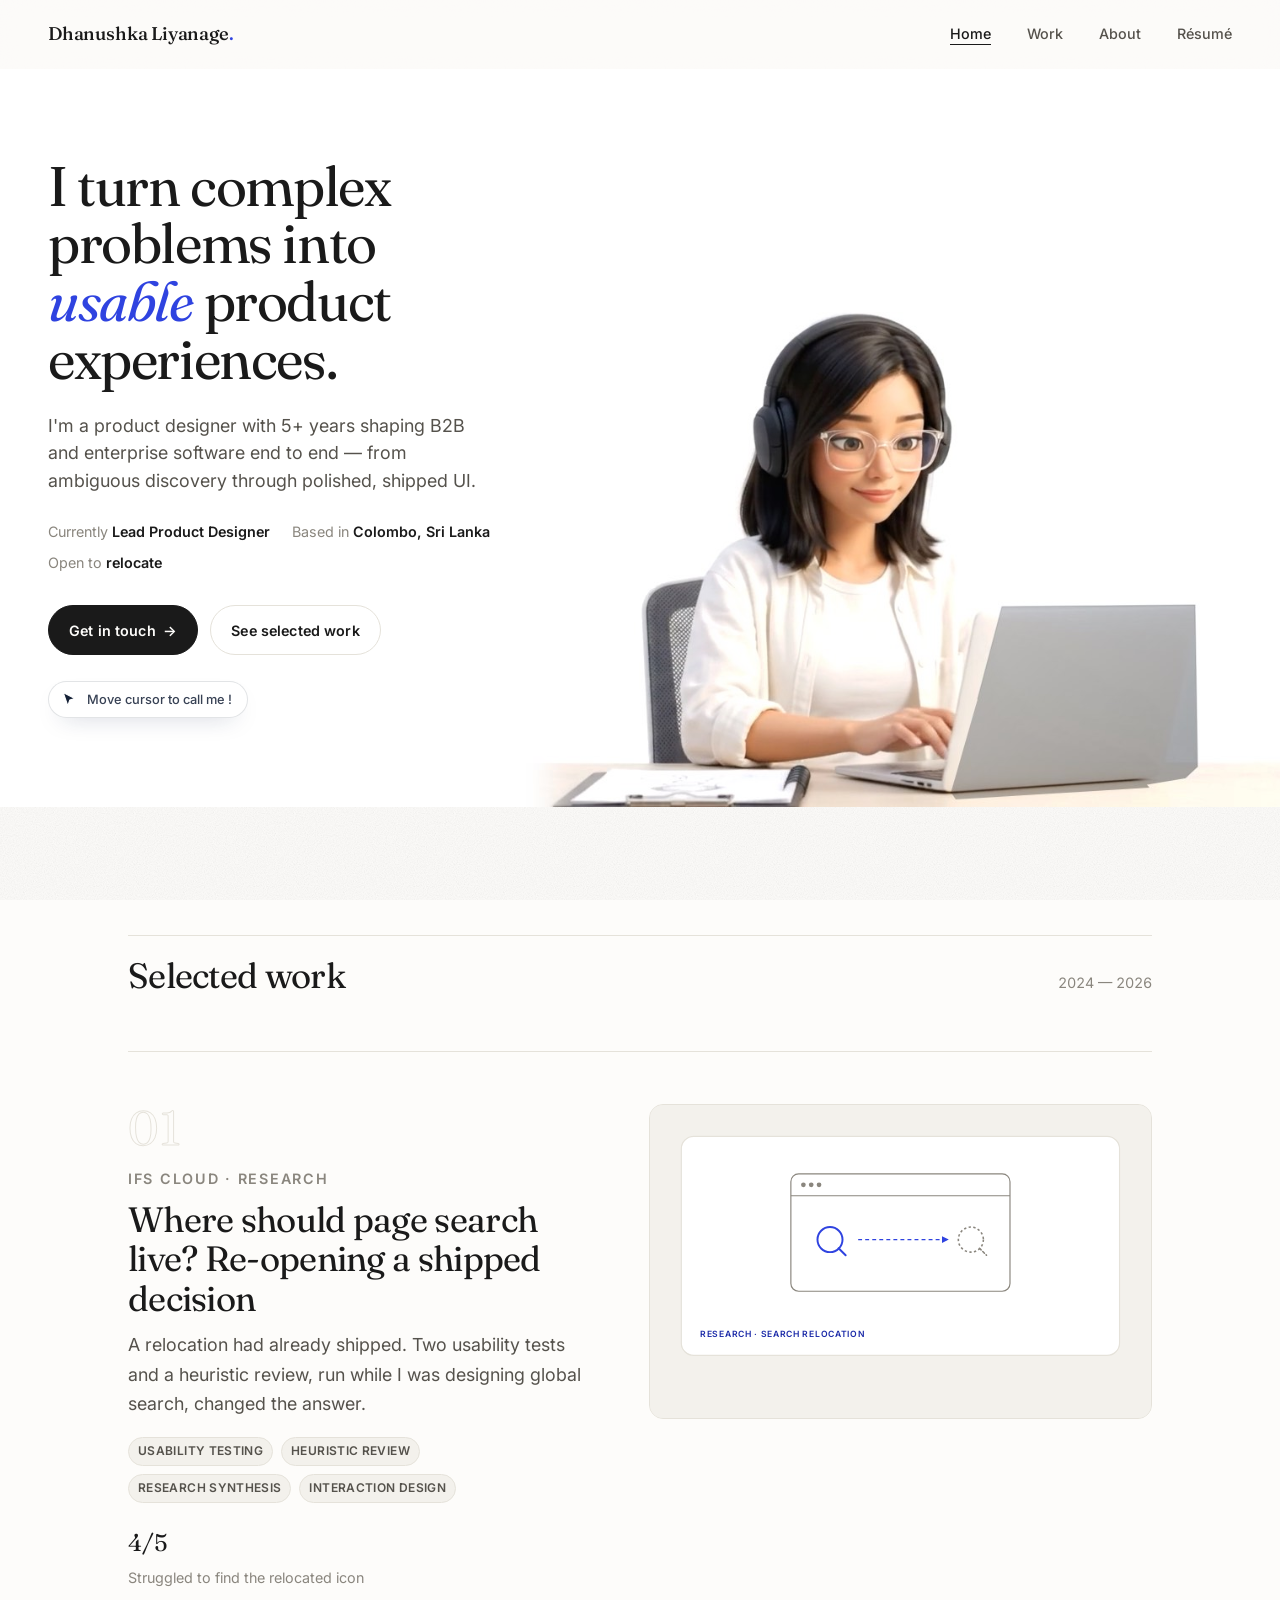
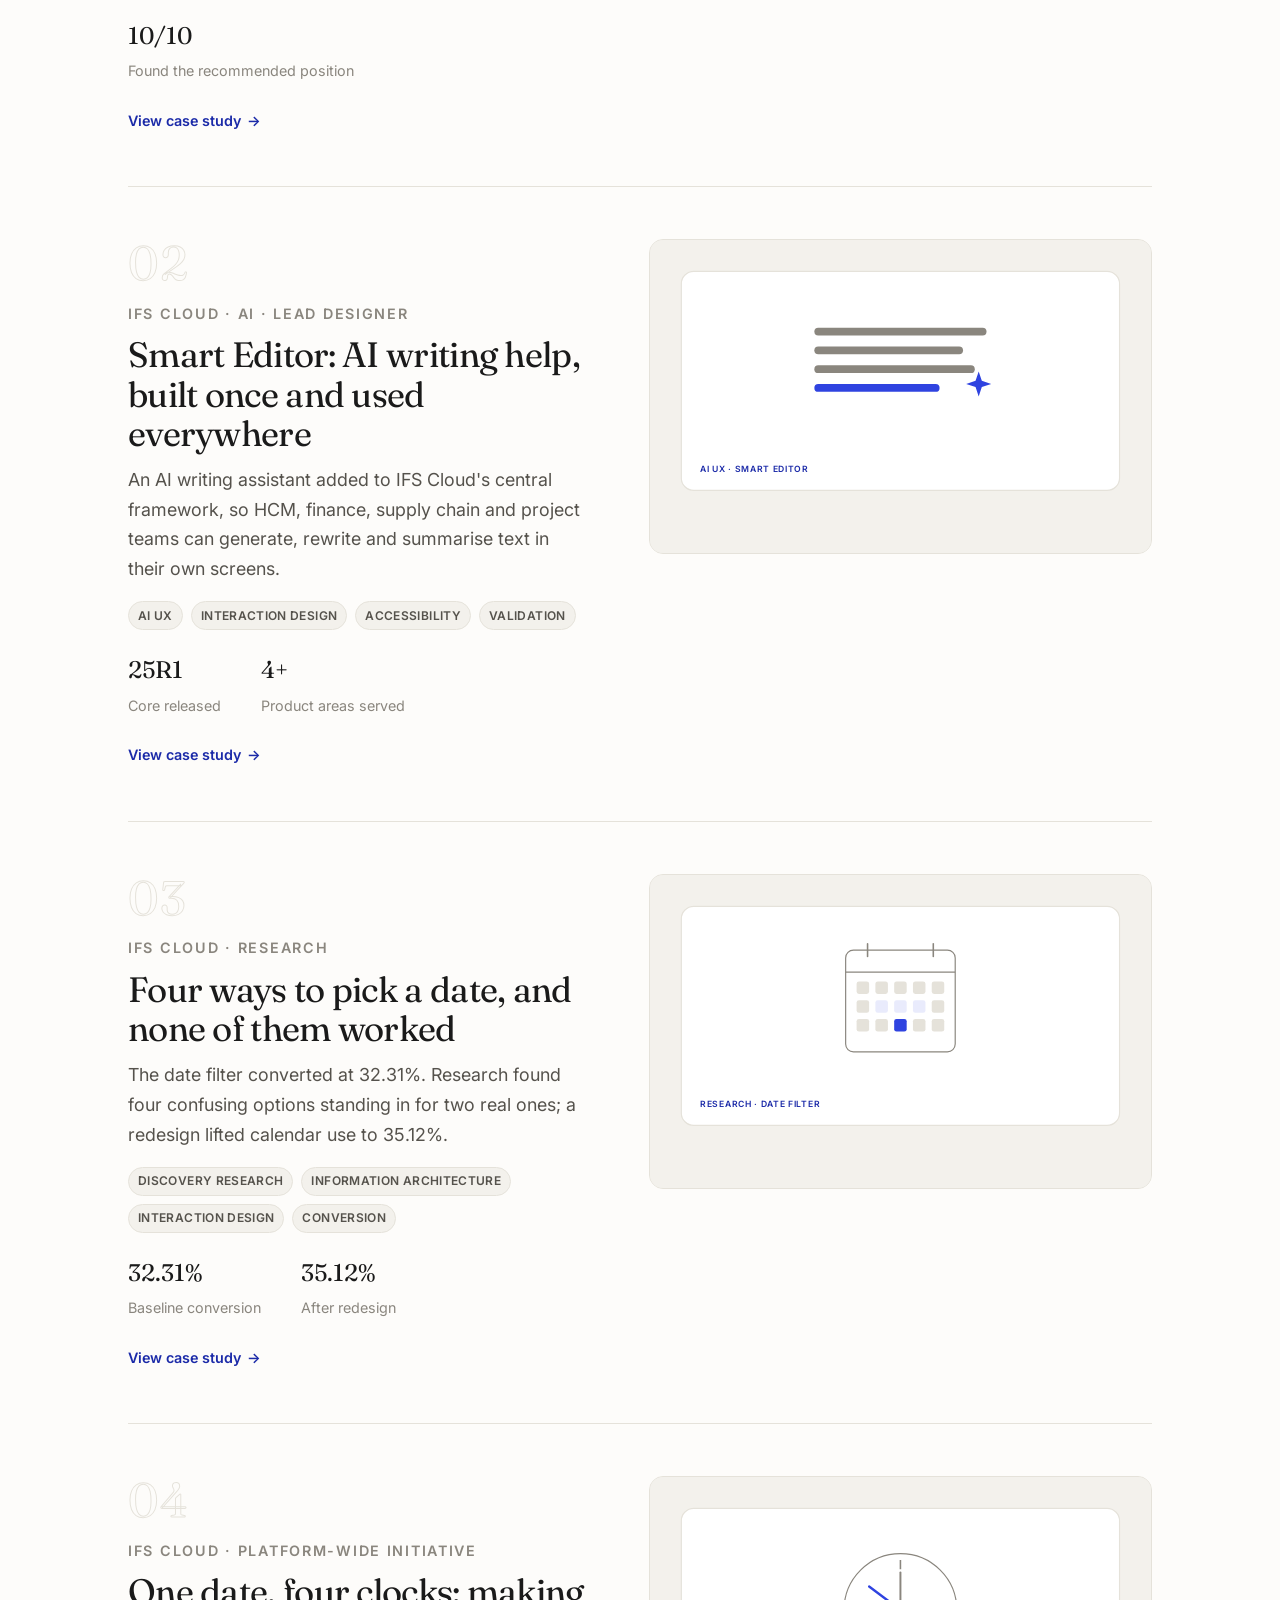
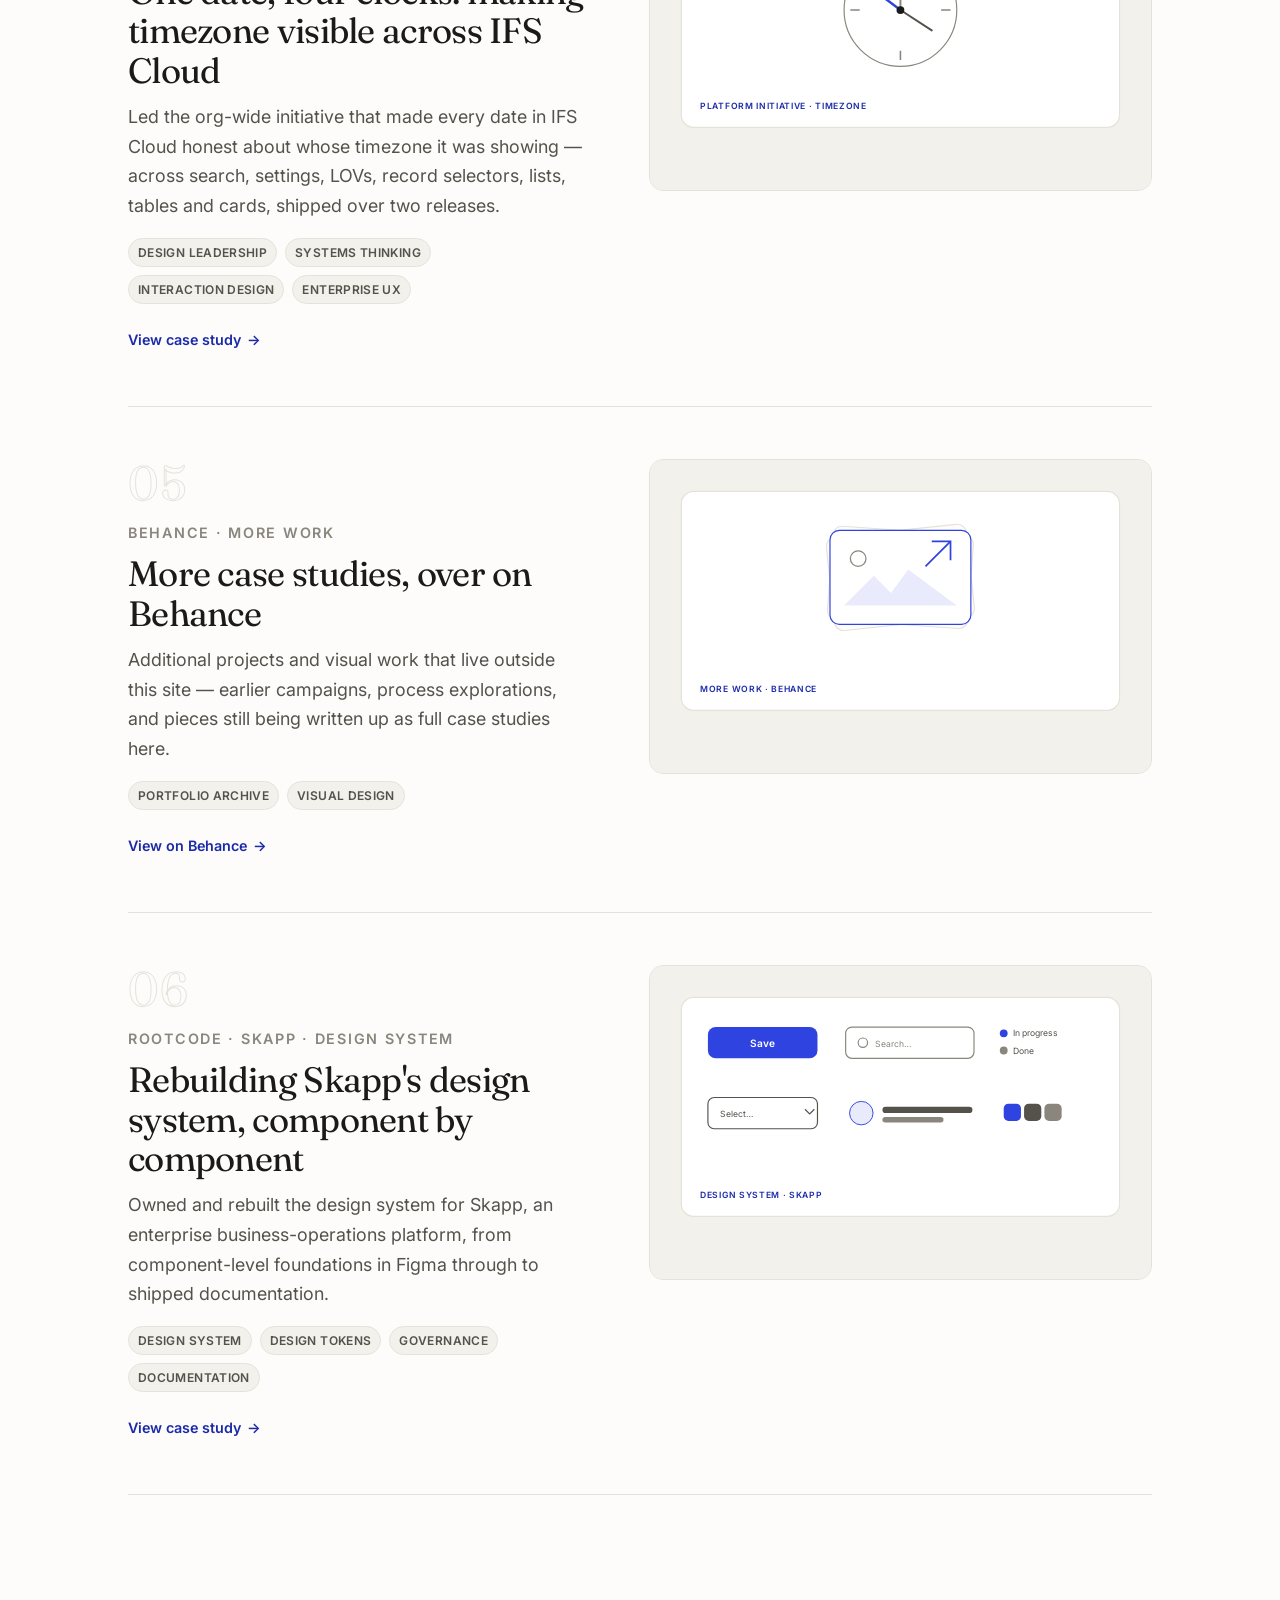
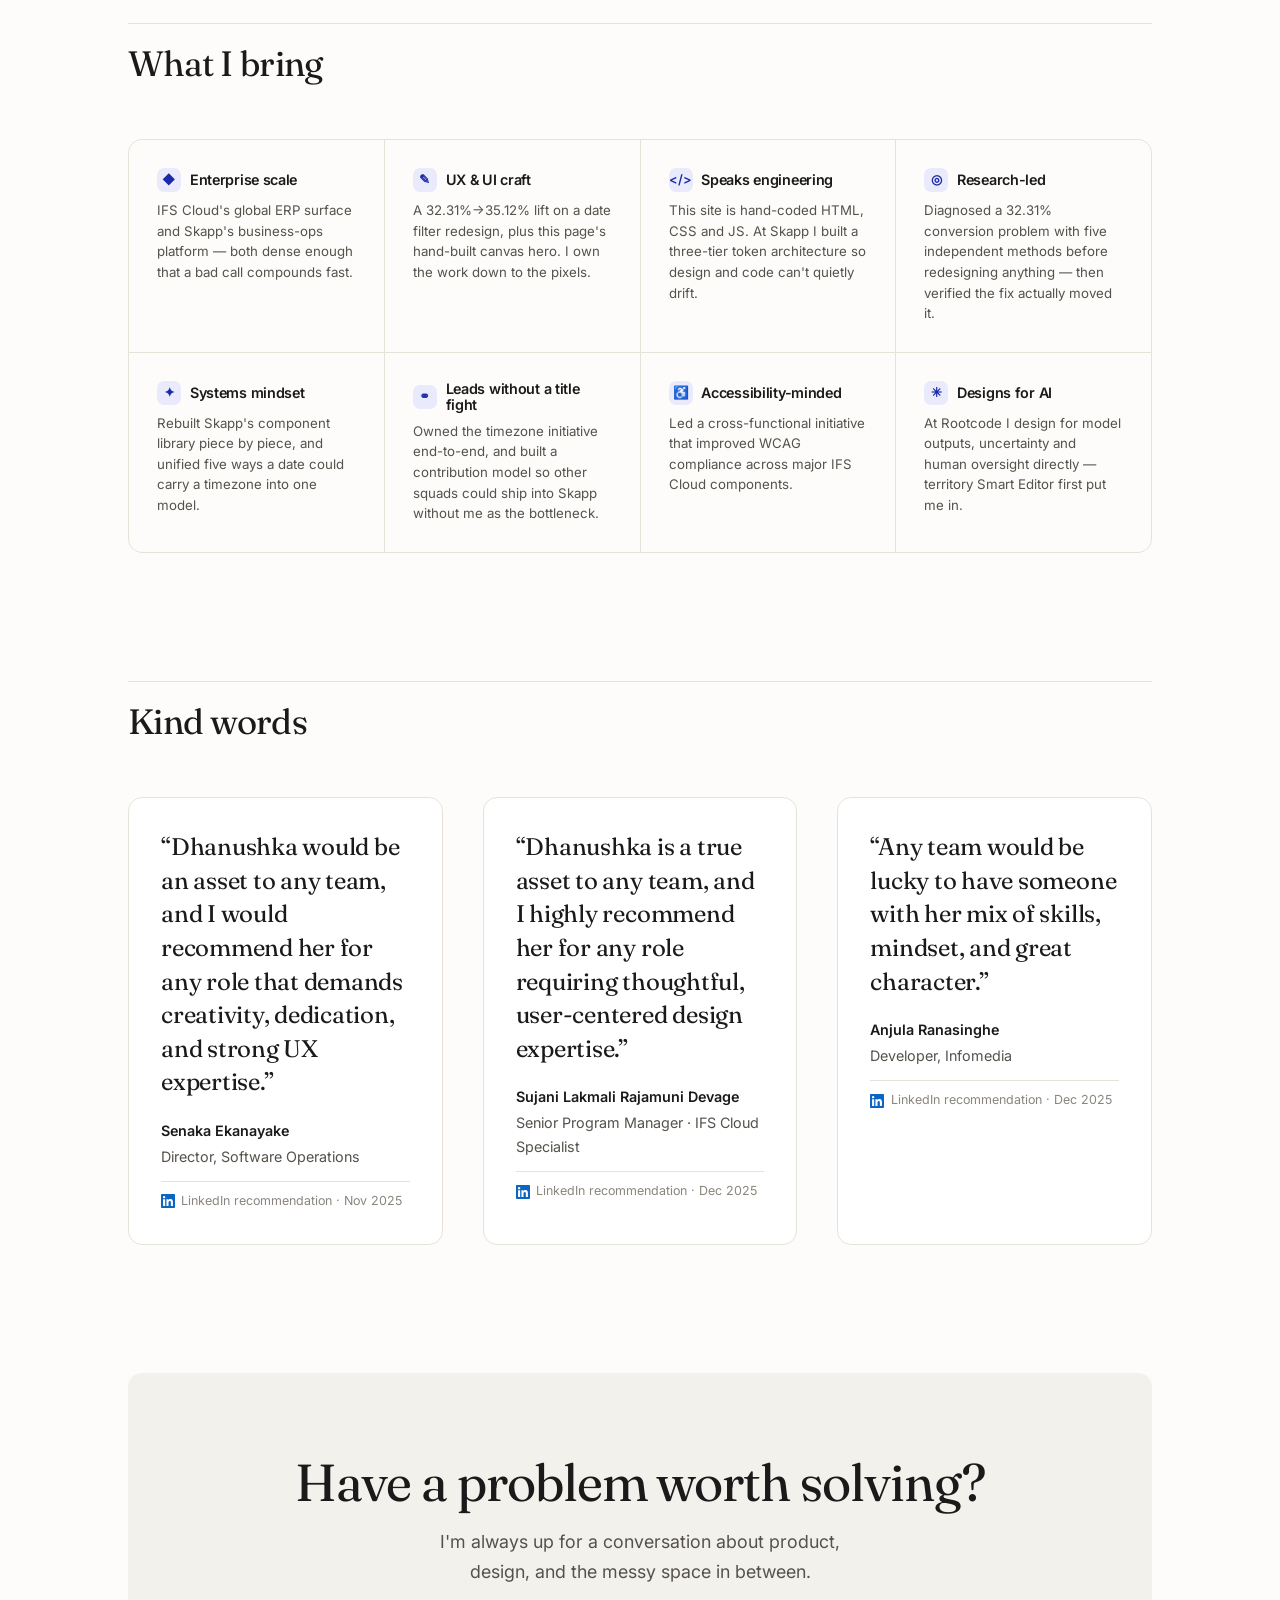
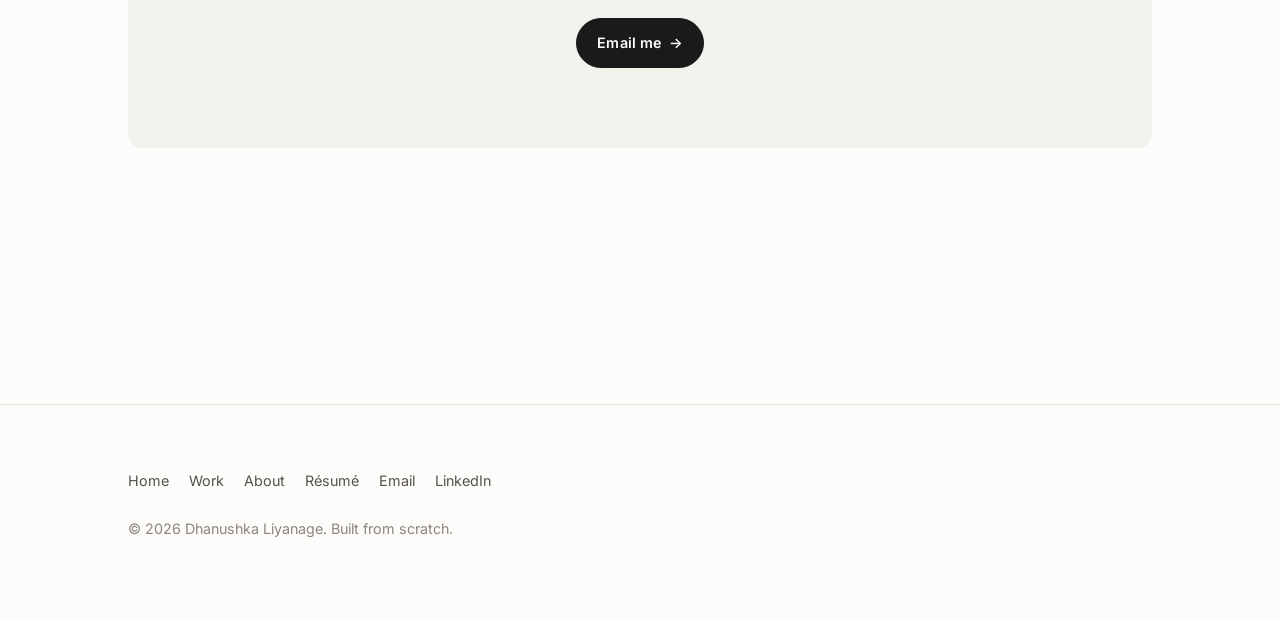
==== commit 4d5d2b6d: "Restructure case studies, add real recommendations and About photos - Rebuild the five case studies " ====
--- a/index.html
+++ b/index.html
@@ -4,21 +4,21 @@
   <meta charset="UTF-8" />
   <script>document.documentElement.className="js";</script>
   <meta name="viewport" content="width=device-width, initial-scale=1" />
-  <title>Your Name — Product Designer</title>
-  <meta name="description" content="Portfolio of Your Name, a product designer turning complex problems into clear, human product experiences." />
+  <title>Dhanushka Liyanage — Product Designer</title>
+  <meta name="description" content="Portfolio of Dhanushka Liyanage, a product designer turning complex problems into clear, human product experiences." />
 
   <link rel="preconnect" href="https://fonts.googleapis.com" />
   <link rel="preconnect" href="https://fonts.gstatic.com" crossorigin />
   <link href="https://fonts.googleapis.com/css2?family=Fraunces:ital,opsz,wght@0,9..144,400;0,9..144,500;1,9..144,400&family=Inter:wght@400;500;600&display=swap" rel="stylesheet" />
-  <link rel="stylesheet" href="assets/css/style.css?v=6" />
+  <link rel="stylesheet" href="assets/css/style.css?v=28" />
   <link rel="icon" href="data:image/svg+xml,%3Csvg xmlns='http://www.w3.org/2000/svg' viewBox='0 0 100 100'%3E%3Crect width='100' height='100' rx='20' fill='%232F43E0'/%3E%3Ctext x='50' y='68' font-size='60' text-anchor='middle' fill='white' font-family='Georgia,serif'%3EY%3C/text%3E%3C/svg%3E" />
 </head>
-<body>
+<body class="is-home">
   <a class="skip-link" href="#main">Skip to content</a>
 
   <header class="site-header">
     <div class="container">
-      <a class="brand" href="index.html">Your&nbsp;Name<span class="dot">.</span></a>
+      <a class="brand" href="index.html">Dhanushka&nbsp;Liyanage<span class="dot">.</span></a>
       <button class="nav-toggle" aria-expanded="false" aria-controls="nav">Menu</button>
       <nav class="nav" id="nav" aria-label="Primary">
         <a href="index.html" aria-current="page">Home</a>
@@ -31,52 +31,39 @@
 
   <main id="main">
 
-    <!-- Hero -->
-    <section class="hero">
-      <div class="hero-mark" aria-hidden="true">
-        <svg viewBox="0 0 200 200" fill="none" stroke="currentColor" stroke-width="1.4" stroke-linecap="round">
-          <circle cx="100" cy="100" r="62" stroke-width="1" opacity="0.5" />
-          <g>
-            <line x1="100" y1="12" x2="100" y2="46" transform="rotate(0 100 100)" />
-            <line x1="100" y1="12" x2="100" y2="46" transform="rotate(15 100 100)" />
-            <line x1="100" y1="12" x2="100" y2="46" transform="rotate(30 100 100)" />
-            <line x1="100" y1="12" x2="100" y2="46" transform="rotate(45 100 100)" />
-            <line x1="100" y1="12" x2="100" y2="46" transform="rotate(60 100 100)" />
-            <line x1="100" y1="12" x2="100" y2="46" transform="rotate(75 100 100)" />
-            <line x1="100" y1="12" x2="100" y2="46" transform="rotate(90 100 100)" />
-            <line x1="100" y1="12" x2="100" y2="46" transform="rotate(105 100 100)" />
-            <line x1="100" y1="12" x2="100" y2="46" transform="rotate(120 100 100)" />
-            <line x1="100" y1="12" x2="100" y2="46" transform="rotate(135 100 100)" />
-            <line x1="100" y1="12" x2="100" y2="46" transform="rotate(150 100 100)" />
-            <line x1="100" y1="12" x2="100" y2="46" transform="rotate(165 100 100)" />
-            <line x1="100" y1="12" x2="100" y2="46" transform="rotate(180 100 100)" />
-            <line x1="100" y1="12" x2="100" y2="46" transform="rotate(195 100 100)" />
-            <line x1="100" y1="12" x2="100" y2="46" transform="rotate(210 100 100)" />
-            <line x1="100" y1="12" x2="100" y2="46" transform="rotate(225 100 100)" />
-            <line x1="100" y1="12" x2="100" y2="46" transform="rotate(240 100 100)" />
-            <line x1="100" y1="12" x2="100" y2="46" transform="rotate(255 100 100)" />
-            <line x1="100" y1="12" x2="100" y2="46" transform="rotate(270 100 100)" />
-            <line x1="100" y1="12" x2="100" y2="46" transform="rotate(285 100 100)" />
-            <line x1="100" y1="12" x2="100" y2="46" transform="rotate(300 100 100)" />
-            <line x1="100" y1="12" x2="100" y2="46" transform="rotate(315 100 100)" />
-            <line x1="100" y1="12" x2="100" y2="46" transform="rotate(330 100 100)" />
-            <line x1="100" y1="12" x2="100" y2="46" transform="rotate(345 100 100)" />
-          </g>
-        </svg>
+    <!-- Hero: intro copy + the interactive character. The cursor steers her gaze (assets/js/hero.js). -->
+    <section class="hero stage" data-stage aria-labelledby="hero-title">
+      <div class="hero__inner">
+        <div class="hero__copy">
+          <h1 class="lede reveal" id="hero-title" aria-label="I turn complex problems into clear, human product experiences.">I turn complex problems into <span class="rotator" data-rotate="clear | usable | honest | calm | human" aria-hidden="true">clear</span> product experiences.</h1>
+          <p class="sub reveal">I'm a product designer with 5+ years shaping B2B and enterprise software end to end — from ambiguous discovery through polished, shipped UI.</p>
+          <div class="meta-inline reveal">
+            <span>Currently <strong>Lead Product Designer</strong></span>
+            <span>Based in <strong>Colombo, Sri Lanka</strong></span>
+            <span>Open to <strong>relocate</strong></span>
+          </div>
+          <div class="hero-actions reveal">
+            <a class="btn" href="mailto:dhanuliyanage.ux@gmail.com">Get in touch <span class="arrow" aria-hidden="true">→</span></a>
+            <a class="btn ghost" href="work.html">See selected work</a>
+          </div>
+          <p class="stage__hint reveal">
+            <span class="cursor-ind" aria-hidden="true">
+              <svg viewBox="0 0 24 24" fill="none"><path d="M5 3l14 7.2-6.1 1.9L10.6 19 5 3z" fill="currentColor" stroke="#fff" stroke-width="1.4" stroke-linejoin="round"/></svg>
+            </span>
+            <span class="hint--wide">Move cursor to call me !</span>
+            <span class="hint--compact">Tap to say hi</span>
+          </p>
+        </div>
+
+        <div class="stage__figure">
+          <img class="stage__layer stage__poster" src="assets/hero/idle-00.jpg?v=6" width="940" height="620" fetchpriority="high"
+               alt="Animated illustration of a woman in a headset working at a silver laptop. She watches your cursor and greets you if you rest it near her." />
+          <canvas class="stage__layer stage__canvas" width="940" height="620" aria-hidden="true"></canvas>
+          <p class="bubble" data-bubble aria-hidden="true"></p>
+        </div>
       </div>
-      <div class="container">
-        <h1 class="lede reveal" aria-label="I turn complex problems into clear, human product experiences.">I turn complex problems into <span class="rotator" data-rotate="clear | usable | honest | calm | human" aria-hidden="true">clear</span> product experiences.</h1>
-        <p class="sub reveal">I'm a product designer with 8+ years shaping B2C and B2B software end to end — from ambiguous discovery through polished, shipped UI.</p>
-        <div class="meta-inline reveal">
-          <span>Currently <strong>Lead Product Designer</strong></span>
-          <span>Based in <strong>Colombo, Sri Lanka</strong></span>
-          <span>Open to <strong>relocate</strong></span>
-        </div>
-        <div class="hero-actions reveal">
-          <a class="btn" href="mailto:you@example.com">Get in touch <span class="arrow" aria-hidden="true">→</span></a>
-          <a class="btn ghost" href="work.html">See selected work</a>
-        </div>
-      </div>
+
+      <button class="stage__say-hi" type="button" data-say-hi>Say hello</button>
     </section>
 
     <!-- Selected work -->
@@ -89,6 +76,46 @@
 
         <div class="work-list">
 
+          <a class="work-item reveal" href="case-studies/search-relocation.html">
+            <div class="work-item__body">
+              <p class="work-item__client">IFS Cloud · Research</p>
+              <h3 class="work-item__title">Where should page search live? Re-opening a shipped decision</h3>
+              <p class="work-item__desc">A relocation had already shipped. Two usability tests and a heuristic review, run while I was designing global search, changed the answer.</p>
+              <div class="tag-row">
+                <span class="tag">Usability testing</span>
+                <span class="tag">Heuristic review</span>
+                <span class="tag">Research synthesis</span>
+                <span class="tag">Interaction design</span>
+              </div>
+              <div class="metric-row">
+                <span class="metric"><span class="metric__num">4/5</span><br /><span class="metric__label">Struggled to find the relocated icon</span></span>
+                <span class="metric"><span class="metric__num">10/10</span><br /><span class="metric__label">Found the recommended position</span></span>
+              </div>
+              <span class="text-link">View case study <span class="arrow" aria-hidden="true">→</span></span>
+            </div>
+            <div class="thumb">
+              <svg viewBox="0 0 640 400" role="img" aria-label="A search icon moves from the right side of a page frame to the left side, tracing the relocation this research reopened" xmlns="http://www.w3.org/2000/svg" style="width:100%;height:auto;display:block;background:var(--bg-sunken);">
+                <defs>
+                  <marker id="arrSR2" viewBox="0 0 10 10" refX="8" refY="5" markerWidth="6" markerHeight="6" orient="auto-start-reverse">
+                    <path d="M0,0 L10,5 L0,10 z" fill="var(--accent)" />
+                  </marker>
+                </defs>
+                <rect x="40" y="40" width="560" height="280" rx="16" fill="var(--bg-elevated)" stroke="var(--border)" stroke-width="1.5" />
+                <rect x="180" y="88" width="280" height="150" rx="10" fill="none" stroke="var(--text-faint)" stroke-width="1.5" />
+                <line x1="180" y1="116" x2="460" y2="116" stroke="var(--text-faint)" stroke-width="1.5" />
+                <circle cx="196" cy="102" r="3" fill="var(--text-faint)" />
+                <circle cx="206" cy="102" r="3" fill="var(--text-faint)" />
+                <circle cx="216" cy="102" r="3" fill="var(--text-faint)" />
+                <circle cx="230" cy="172" r="16" fill="none" stroke="var(--accent)" stroke-width="2.5" />
+                <line x1="241" y1="183" x2="250" y2="192" stroke="var(--accent)" stroke-width="2.5" stroke-linecap="round" />
+                <line x1="266" y1="172" x2="380" y2="172" stroke="var(--accent)" stroke-width="1.5" stroke-dasharray="5 4" marker-end="url(#arrSR2)" />
+                <circle cx="410" cy="172" r="16" fill="none" stroke="var(--text-faint)" stroke-width="2" stroke-dasharray="3 3" />
+                <line x1="421" y1="183" x2="430" y2="192" stroke="var(--text-faint)" stroke-width="2" stroke-dasharray="3 3" stroke-linecap="round" />
+                <text x="64" y="296" font-family="Inter, sans-serif" font-size="11" font-weight="600" letter-spacing="0.08em" fill="var(--accent-text)">RESEARCH · SEARCH RELOCATION</text>
+              </svg>
+            </div>
+          </a>
+
           <a class="work-item reveal" href="case-studies/smart-editor.html">
             <div class="work-item__body">
               <p class="work-item__client">IFS Cloud · AI · Lead designer</p>
@@ -107,95 +134,161 @@
               <span class="text-link">View case study <span class="arrow" aria-hidden="true">→</span></span>
             </div>
             <div class="thumb">
-              <img src="assets/img/smart-editor/overview-what-is.png" alt="Smart Editor: select text, choose an action, then replace or insert the AI result" width="1920" height="1080" />
+              <svg viewBox="0 0 640 400" role="img" aria-label="Four lines of text, with the last line highlighted and rewritten by a small AI sparkle icon" xmlns="http://www.w3.org/2000/svg" style="width:100%;height:auto;display:block;background:var(--bg-sunken);">
+                <rect x="40" y="40" width="560" height="280" rx="16" fill="var(--bg-elevated)" stroke="var(--border)" stroke-width="1.5" />
+                <rect x="210" y="112" width="220" height="10" rx="5" fill="var(--text-faint)" />
+                <rect x="210" y="136" width="190" height="10" rx="5" fill="var(--text-faint)" />
+                <rect x="210" y="160" width="205" height="10" rx="5" fill="var(--text-faint)" />
+                <rect x="210" y="184" width="160" height="10" rx="5" fill="var(--accent)" />
+                <path d="M420,168 L424,180 L436,184 L424,188 L420,200 L416,188 L404,184 L416,180 Z" fill="var(--accent)" />
+                <text x="64" y="296" font-family="Inter, sans-serif" font-size="11" font-weight="600" letter-spacing="0.08em" fill="var(--accent-text)">AI UX · SMART EDITOR</text>
+              </svg>
             </div>
           </a>
 
           <a class="work-item reveal" href="case-studies/date-filter-redesign.html">
             <div class="work-item__body">
-              <p class="work-item__client">IFS · Research &amp; redesign</p>
-              <h3 class="work-item__title">Date Filter Re-Design</h3>
-              <p class="work-item__desc">A research-led rework of the date filter used on nearly every list and report in IFS Cloud. Shipped in the 2025 R1 release.</p>
+              <p class="work-item__client">IFS Cloud · Research</p>
+              <h3 class="work-item__title">Four ways to pick a date, and none of them worked</h3>
+              <p class="work-item__desc">The date filter converted at 32.31%. Research found four confusing options standing in for two real ones; a redesign lifted calendar use to 35.12%.</p>
               <div class="tag-row">
                 <span class="tag">Discovery research</span>
-                <span class="tag">Competitive analysis</span>
+                <span class="tag">Information architecture</span>
                 <span class="tag">Interaction design</span>
+                <span class="tag">Conversion</span>
+              </div>
+              <div class="metric-row">
+                <span class="metric"><span class="metric__num">32.31%</span><br /><span class="metric__label">Baseline conversion</span></span>
+                <span class="metric"><span class="metric__num">35.12%</span><br /><span class="metric__label">After redesign</span></span>
+              </div>
+              <span class="text-link">View case study <span class="arrow" aria-hidden="true">→</span></span>
+            </div>
+            <div class="thumb">
+              <svg viewBox="0 0 640 400" role="img" aria-label="A calendar with one exact date highlighted and a run of adjacent days highlighted as a range" xmlns="http://www.w3.org/2000/svg" style="width:100%;height:auto;display:block;background:var(--bg-sunken);">
+                <rect x="40" y="40" width="560" height="280" rx="16" fill="var(--bg-elevated)" stroke="var(--border)" stroke-width="1.5" />
+                <rect x="250" y="96" width="140" height="130" rx="10" fill="none" stroke="var(--text-faint)" stroke-width="1.5" />
+                <line x1="250" y1="124" x2="390" y2="124" stroke="var(--text-faint)" stroke-width="1.5" />
+                <line x1="278" y1="88" x2="278" y2="104" stroke="var(--text-faint)" stroke-width="2" stroke-linecap="round" />
+                <line x1="362" y1="88" x2="362" y2="104" stroke="var(--text-faint)" stroke-width="2" stroke-linecap="round" />
+                <rect x="264" y="136" width="16" height="16" rx="3" fill="var(--border)" />
+                <rect x="288" y="136" width="16" height="16" rx="3" fill="var(--border)" />
+                <rect x="312" y="136" width="16" height="16" rx="3" fill="var(--border)" />
+                <rect x="336" y="136" width="16" height="16" rx="3" fill="var(--border)" />
+                <rect x="360" y="136" width="16" height="16" rx="3" fill="var(--border)" />
+                <rect x="264" y="160" width="16" height="16" rx="3" fill="var(--border)" />
+                <rect x="288" y="160" width="16" height="16" rx="3" fill="var(--accent-soft)" />
+                <rect x="312" y="160" width="16" height="16" rx="3" fill="var(--accent-soft)" />
+                <rect x="336" y="160" width="16" height="16" rx="3" fill="var(--accent-soft)" />
+                <rect x="360" y="160" width="16" height="16" rx="3" fill="var(--border)" />
+                <rect x="264" y="184" width="16" height="16" rx="3" fill="var(--border)" />
+                <rect x="288" y="184" width="16" height="16" rx="3" fill="var(--border)" />
+                <rect x="312" y="184" width="16" height="16" rx="3" fill="var(--accent)" />
+                <rect x="336" y="184" width="16" height="16" rx="3" fill="var(--border)" />
+                <rect x="360" y="184" width="16" height="16" rx="3" fill="var(--border)" />
+                <text x="64" y="296" font-family="Inter, sans-serif" font-size="11" font-weight="600" letter-spacing="0.08em" fill="var(--accent-text)">RESEARCH · DATE FILTER</text>
+              </svg>
+            </div>
+          </a>
+
+          <a class="work-item reveal" href="case-studies/timezone-awareness.html">
+            <div class="work-item__body">
+              <p class="work-item__client">IFS Cloud · Platform-wide initiative</p>
+              <h3 class="work-item__title">One date, four clocks: making timezone visible across IFS Cloud</h3>
+              <p class="work-item__desc">Led the org-wide initiative that made every date in IFS Cloud honest about whose timezone it was showing — across search, settings, LOVs, record selectors, lists, tables and cards, shipped over two releases.</p>
+              <div class="tag-row">
+                <span class="tag">Design leadership</span>
+                <span class="tag">Systems thinking</span>
+                <span class="tag">Interaction design</span>
+                <span class="tag">Enterprise UX</span>
+              </div>
+              <span class="text-link">View case study <span class="arrow" aria-hidden="true">→</span></span>
+            </div>
+            <div class="thumb">
+              <svg viewBox="0 0 640 400" role="img" aria-label="A clock face with three hour hands pointing in different directions, representing three time zones on one instant" xmlns="http://www.w3.org/2000/svg" style="width:100%;height:auto;display:block;background:var(--bg-sunken);">
+                <rect x="40" y="40" width="560" height="280" rx="16" fill="var(--bg-elevated)" stroke="var(--border)" stroke-width="1.5" />
+                <circle cx="320" cy="170" r="72" fill="none" stroke="var(--text-faint)" stroke-width="1.5" />
+                <line x1="320" y1="106" x2="320" y2="118" stroke="var(--text-faint)" stroke-width="2" />
+                <line x1="320" y1="222" x2="320" y2="234" stroke="var(--text-faint)" stroke-width="2" />
+                <line x1="256" y1="170" x2="268" y2="170" stroke="var(--text-faint)" stroke-width="2" />
+                <line x1="372" y1="170" x2="384" y2="170" stroke="var(--text-faint)" stroke-width="2" />
+                <line x1="320" y1="170" x2="320" y2="122" stroke="var(--text-faint)" stroke-width="2.5" stroke-linecap="round" />
+                <line x1="320" y1="170" x2="360" y2="196" stroke="var(--text-soft)" stroke-width="2.5" stroke-linecap="round" />
+                <line x1="320" y1="170" x2="280" y2="140" stroke="var(--accent)" stroke-width="3" stroke-linecap="round" />
+                <circle cx="320" cy="170" r="5" fill="var(--text)" />
+                <text x="64" y="296" font-family="Inter, sans-serif" font-size="11" font-weight="600" letter-spacing="0.08em" fill="var(--accent-text)">PLATFORM INITIATIVE · TIMEZONE</text>
+              </svg>
+            </div>
+          </a>
+
+          <a class="work-item reveal" href="https://www.behance.net/dhanushka">
+            <div class="work-item__body">
+              <p class="work-item__client">Behance · More work</p>
+              <h3 class="work-item__title">More case studies, over on Behance</h3>
+              <p class="work-item__desc">Additional projects and visual work that live outside this site — earlier campaigns, process explorations, and pieces still being written up as full case studies here.</p>
+              <div class="tag-row">
+                <span class="tag">Portfolio archive</span>
+                <span class="tag">Visual design</span>
+              </div>
+              <span class="text-link">View on Behance <span class="arrow" aria-hidden="true">→</span></span>
+            </div>
+            <div class="thumb">
+              <svg viewBox="0 0 640 400" role="img" aria-label="A stack of project cards, representing more case studies on Behance" xmlns="http://www.w3.org/2000/svg" style="width:100%;height:auto;display:block;background:var(--bg-sunken);">
+                <rect x="40" y="40" width="560" height="280" rx="16" fill="var(--bg-elevated)" stroke="var(--border)" stroke-width="1.5" />
+                <rect x="230" y="90" width="180" height="120" rx="12" fill="var(--bg)" stroke="var(--border)" stroke-width="1.5" transform="rotate(-6 320 150)" />
+                <rect x="230" y="90" width="180" height="120" rx="12" fill="var(--bg)" stroke="var(--border)" stroke-width="1.5" transform="rotate(4 320 150)" />
+                <rect x="230" y="90" width="180" height="120" rx="12" fill="var(--bg-elevated)" stroke="var(--accent)" stroke-width="1.5" />
+                <circle cx="266" cy="126" r="10" fill="none" stroke="var(--text-faint)" stroke-width="1.6" />
+                <path d="M248,186 L286,148 L308,170 L330,140 L392,186 Z" fill="var(--accent-soft)" />
+                <path d="M360,104 L384,104 L384,128" fill="none" stroke="var(--accent)" stroke-width="2.2" />
+                <path d="M384,104 L352,136" fill="none" stroke="var(--accent)" stroke-width="2.2" />
+                <text x="64" y="296" font-family="Inter, sans-serif" font-size="11" font-weight="600" letter-spacing="0.08em" fill="var(--accent-text)">MORE WORK · BEHANCE</text>
+              </svg>
+            </div>
+          </a>
+
+          <a class="work-item reveal" href="case-studies/skapp-design-system.html">
+            <div class="work-item__body">
+              <p class="work-item__client">Rootcode · Skapp · Design system</p>
+              <h3 class="work-item__title">Rebuilding Skapp's design system, component by component</h3>
+              <p class="work-item__desc">Owned and rebuilt the design system for Skapp, an enterprise business-operations platform, from component-level foundations in Figma through to shipped documentation.</p>
+              <div class="tag-row">
                 <span class="tag">Design system</span>
-              </div>
-              <div class="metric-row">
-                <span class="metric"><span class="metric__num">2025 R1</span><br /><span class="metric__label">Shipped in release</span></span>
-                <span class="metric"><span class="metric__num">Completed</span><br /><span class="metric__label">Project status</span></span>
+                <span class="tag">Design tokens</span>
+                <span class="tag">Governance</span>
+                <span class="tag">Documentation</span>
               </div>
               <span class="text-link">View case study <span class="arrow" aria-hidden="true">→</span></span>
             </div>
             <div class="thumb">
-              <img src="assets/img/date-filter-cover.png" alt="Date Filter Re-Design project cover" width="1600" height="750" />
-            </div>
-          </a>
-
-          <a class="work-item reveal" href="case-studies/ai-item-summaries.html">
-            <div class="work-item__body">
-              <p class="work-item__client">Retail Co · 0→1</p>
-              <h3 class="work-item__title">Empowering item discovery with Gen&nbsp;AI summaries</h3>
-              <p class="work-item__desc">Co-led design for an AI summary module that distills reviews and specs into a scannable answer, helping shoppers decide faster.</p>
-              <div class="tag-row">
-                <span class="tag">0 to 1</span>
-                <span class="tag">AI / ML</span>
-                <span class="tag">Research</span>
-                <span class="tag">Design system</span>
-              </div>
-              <div class="metric-row">
-                <span class="metric"><span class="metric__num">+2.6%</span><br /><span class="metric__label">Add-to-cart conversion</span></span>
-                <span class="metric"><span class="metric__num">−1.8%</span><br /><span class="metric__label">Cart removals</span></span>
-              </div>
-              <span class="text-link">View case study <span class="arrow" aria-hidden="true">→</span></span>
-            </div>
-            <div class="thumb">
-              <div class="placeholder"><span>Cover image</span></div>
-            </div>
-          </a>
-
-          <a class="work-item reveal" href="case-studies/onboarding-redesign.html">
-            <div class="work-item__body">
-              <p class="work-item__client">SaaS Platform · Full redesign</p>
-              <h3 class="work-item__title">Rebuilding onboarding to get teams to value on day one</h3>
-              <p class="work-item__desc">Reframed a 14-step setup wizard as a guided, skippable checklist tied to real activation moments across web and mobile.</p>
-              <div class="tag-row">
-                <span class="tag">Full redesign</span>
-                <span class="tag">Activation</span>
-                <span class="tag">Prototyping</span>
-                <span class="tag">A/B testing</span>
-              </div>
-              <div class="metric-row">
-                <span class="metric"><span class="metric__num">+38%</span><br /><span class="metric__label">Setup completion</span></span>
-                <span class="metric"><span class="metric__num">−22%</span><br /><span class="metric__label">Time to first project</span></span>
-              </div>
-              <span class="text-link">View case study <span class="arrow" aria-hidden="true">→</span></span>
-            </div>
-            <div class="thumb">
-              <div class="placeholder"><span>Cover image</span></div>
-            </div>
-          </a>
-
-          <a class="work-item reveal" href="case-studies/design-system.html">
-            <div class="work-item__body">
-              <p class="work-item__client">Internal · Platform</p>
-              <h3 class="work-item__title">Founding a design system three squads actually use</h3>
-              <p class="work-item__desc">Built the component library, contribution model, and docs that cut design-to-dev handoff time and unified a fragmented UI.</p>
-              <div class="tag-row">
-                <span class="tag">Design system</span>
-                <span class="tag">Tokens</span>
-                <span class="tag">Governance</span>
-                <span class="tag">Docs</span>
-              </div>
-              <div class="metric-row">
-                <span class="metric"><span class="metric__num">120+</span><br /><span class="metric__label">Components adopted</span></span>
-                <span class="metric"><span class="metric__num">−40%</span><br /><span class="metric__label">Handoff cycle time</span></span>
-              </div>
-              <span class="text-link">View case study <span class="arrow" aria-hidden="true">→</span></span>
-            </div>
-            <div class="thumb">
-              <div class="placeholder"><span>Cover image</span></div>
+              <svg viewBox="0 0 640 400" role="img" aria-label="A grid of rebuilt Skapp components: a primary button, a search input, status badges, a dropdown, a table row with an avatar, and a strip of foundation color tokens" xmlns="http://www.w3.org/2000/svg" style="width:100%;height:auto;display:block;background:var(--bg-sunken);">
+                <rect x="40" y="40" width="560" height="280" rx="16" fill="var(--bg-elevated)" stroke="var(--border)" stroke-width="1.5" />
+
+                <rect x="74" y="78" width="140" height="40" rx="10" fill="var(--accent)" />
+                <text x="144" y="103" font-family="Inter, sans-serif" font-size="13" font-weight="600" fill="#fff" text-anchor="middle">Save</text>
+
+                <rect x="250" y="78" width="164" height="40" rx="8" fill="none" stroke="var(--text-faint)" stroke-width="1.5" />
+                <circle cx="272" cy="98" r="6" fill="none" stroke="var(--text-faint)" stroke-width="1.5" />
+                <text x="288" y="103" font-family="Inter, sans-serif" font-size="11" fill="var(--text-faint)">Search…</text>
+
+                <circle cx="452" cy="86" r="5" fill="var(--accent)" />
+                <text x="464" y="90" font-family="Inter, sans-serif" font-size="11" fill="var(--text-soft)">In progress</text>
+                <circle cx="452" cy="108" r="5" fill="var(--text-faint)" />
+                <text x="464" y="112" font-family="Inter, sans-serif" font-size="11" fill="var(--text-soft)">Done</text>
+
+                <rect x="74" y="168" width="140" height="40" rx="8" fill="none" stroke="var(--text-soft)" stroke-width="1.5" />
+                <text x="90" y="193" font-family="Inter, sans-serif" font-size="11" fill="var(--text-soft)">Select…</text>
+                <path d="M198,183 l6,6 l6,-6" fill="none" stroke="var(--text-soft)" stroke-width="1.5" />
+
+                <circle cx="270" cy="188" r="15" fill="var(--accent-soft)" stroke="var(--accent)" stroke-width="1.2" />
+                <rect x="297" y="180" width="115" height="8" rx="4" fill="var(--text-soft)" />
+                <rect x="297" y="193" width="78" height="7" rx="3.5" fill="var(--text-faint)" />
+
+                <rect x="452" y="176" width="22" height="22" rx="6" fill="var(--accent)" />
+                <rect x="478" y="176" width="22" height="22" rx="6" fill="var(--text-soft)" />
+                <rect x="504" y="176" width="22" height="22" rx="6" fill="var(--text-faint)" />
+
+                <text x="64" y="296" font-family="Inter, sans-serif" font-size="11" font-weight="600" letter-spacing="0.08em" fill="var(--accent-text)">DESIGN SYSTEM · SKAPP</text>
+              </svg>
             </div>
           </a>
 
@@ -209,30 +302,38 @@
         <div class="section-head reveal">
           <h2>What I bring</h2>
         </div>
-        <div class="grid-3 reveal">
-          <div class="cell">
-            <h3><span class="ico" aria-hidden="true">◆</span> Range of experience</h3>
-            <p>8+ years across consumer marketplaces and B2B platforms, from seed-stage startups to enterprise teams.</p>
+        <div class="grid-4 reveal">
+          <div class="cell">
+            <h3><span class="ico" aria-hidden="true">◆</span> Enterprise scale</h3>
+            <p>IFS Cloud's global ERP surface and Skapp's business-ops platform — both dense enough that a bad call compounds fast.</p>
           </div>
           <div class="cell">
             <h3><span class="ico" aria-hidden="true">✎</span> UX &amp; UI craft</h3>
-            <p>Comfortable owning the full arc: framing the problem, testing flows, and shipping pixel-tight interfaces.</p>
+            <p>A 32.31%→35.12% lift on a date filter redesign, plus this page's hand-built canvas hero. I own the work down to the pixels.</p>
           </div>
           <div class="cell">
             <h3><span class="ico" aria-hidden="true">&lt;/&gt;</span> Speaks engineering</h3>
-            <p>Fluent in HTML, CSS, and component thinking — I prototype in code and review builds against spec.</p>
+            <p>This site is hand-coded HTML, CSS and JS. At Skapp I built a three-tier token architecture so design and code can't quietly drift.</p>
           </div>
           <div class="cell">
             <h3><span class="ico" aria-hidden="true">◎</span> Research-led</h3>
-            <p>Plan and run generative and evaluative studies, then turn findings into decisions the team can act on.</p>
+            <p>Diagnosed a 32.31% conversion problem with five independent methods before redesigning anything — then verified the fix actually moved it.</p>
           </div>
           <div class="cell">
             <h3><span class="ico" aria-hidden="true">✦</span> Systems mindset</h3>
-            <p>I look for the reusable pattern — in components, in process, and in how a team makes decisions.</p>
-          </div>
-          <div class="cell">
-            <h3><span class="ico" aria-hidden="true">⚭</span> Collaboration</h3>
-            <p>Partner closely with PM, engineering, and data; comfortable facilitating workshops and driving alignment.</p>
+            <p>Rebuilt Skapp's component library piece by piece, and unified five ways a date could carry a timezone into one model.</p>
+          </div>
+          <div class="cell">
+            <h3><span class="ico" aria-hidden="true">⚭</span> Leads without a title fight</h3>
+            <p>Owned the timezone initiative end-to-end, and built a contribution model so other squads could ship into Skapp without me as the bottleneck.</p>
+          </div>
+          <div class="cell">
+            <h3><span class="ico" aria-hidden="true">♿</span> Accessibility-minded</h3>
+            <p>Led a cross-functional initiative that improved WCAG compliance across major IFS Cloud components.</p>
+          </div>
+          <div class="cell">
+            <h3><span class="ico" aria-hidden="true">✳</span> Designs for AI</h3>
+            <p>At Rootcode I design for model outputs, uncertainty and human oversight directly — territory Smart Editor first put me in.</p>
           </div>
         </div>
       </div>
@@ -246,16 +347,37 @@
         </div>
         <div class="quotes">
           <figure class="quote reveal">
-            <blockquote>“One of those rare designers who can zoom from strategy to a 2-pixel nudge without losing the thread.”</blockquote>
-            <figcaption><strong>Manager Name</strong> Director of Design · Company</figcaption>
+            <blockquote>“Dhanushka would be an asset to any team, and I would recommend her for any role that demands creativity, dedication, and strong UX expertise.”</blockquote>
+            <figcaption>
+              <strong>Senaka Ekanayake</strong>
+              <span class="quote__role">Director, Software Operations</span>
+              <span class="quote__source">
+                <svg class="ico-linkedin" viewBox="0 0 24 24" aria-hidden="true"><path fill="currentColor" d="M20.45 20.45h-3.56v-5.57c0-1.33-.03-3.04-1.85-3.04-1.86 0-2.15 1.44-2.15 2.93v5.68H9.34V9h3.41v1.56h.05c.48-.9 1.64-1.85 3.37-1.85 3.6 0 4.27 2.37 4.27 5.45zM5.34 7.43a2.06 2.06 0 1 1 0-4.13 2.06 2.06 0 0 1 0 4.13zM7.12 20.45H3.56V9h3.56zM22.22 0H1.77C.79 0 0 .77 0 1.73v20.54C0 23.23.79 24 1.77 24h20.45c.98 0 1.78-.77 1.78-1.73V1.73C24 .77 23.2 0 22.22 0z"/></svg>
+                LinkedIn recommendation · Nov 2025
+              </span>
+            </figcaption>
           </figure>
           <figure class="quote reveal">
-            <blockquote>“Made our roadmap sharper. The research readouts changed what we built, not just how it looked.”</blockquote>
-            <figcaption><strong>PM Name</strong> Group Product Manager · Company</figcaption>
+            <blockquote>“Dhanushka is a true asset to any team, and I highly recommend her for any role requiring thoughtful, user-centered design expertise.”</blockquote>
+            <figcaption>
+              <strong>Sujani Lakmali Rajamuni Devage</strong>
+              <span class="quote__role">Senior Program Manager · IFS Cloud Specialist</span>
+              <span class="quote__source">
+                <svg class="ico-linkedin" viewBox="0 0 24 24" aria-hidden="true"><path fill="currentColor" d="M20.45 20.45h-3.56v-5.57c0-1.33-.03-3.04-1.85-3.04-1.86 0-2.15 1.44-2.15 2.93v5.68H9.34V9h3.41v1.56h.05c.48-.9 1.64-1.85 3.37-1.85 3.6 0 4.27 2.37 4.27 5.45zM5.34 7.43a2.06 2.06 0 1 1 0-4.13 2.06 2.06 0 0 1 0 4.13zM7.12 20.45H3.56V9h3.56zM22.22 0H1.77C.79 0 0 .77 0 1.73v20.54C0 23.23.79 24 1.77 24h20.45c.98 0 1.78-.77 1.78-1.73V1.73C24 .77 23.2 0 22.22 0z"/></svg>
+                LinkedIn recommendation · Dec 2025
+              </span>
+            </figcaption>
           </figure>
           <figure class="quote reveal">
-            <blockquote>“Ships. Every handoff was clear, every edge case already thought through. A joy to build with.”</blockquote>
-            <figcaption><strong>Engineer Name</strong> Staff Engineer · Company</figcaption>
+            <blockquote>“Any team would be lucky to have someone with her mix of skills, mindset, and great character.”</blockquote>
+            <figcaption>
+              <strong>Anjula Ranasinghe</strong>
+              <span class="quote__role">Developer, Infomedia</span>
+              <span class="quote__source">
+                <svg class="ico-linkedin" viewBox="0 0 24 24" aria-hidden="true"><path fill="currentColor" d="M20.45 20.45h-3.56v-5.57c0-1.33-.03-3.04-1.85-3.04-1.86 0-2.15 1.44-2.15 2.93v5.68H9.34V9h3.41v1.56h.05c.48-.9 1.64-1.85 3.37-1.85 3.6 0 4.27 2.37 4.27 5.45zM5.34 7.43a2.06 2.06 0 1 1 0-4.13 2.06 2.06 0 0 1 0 4.13zM7.12 20.45H3.56V9h3.56zM22.22 0H1.77C.79 0 0 .77 0 1.73v20.54C0 23.23.79 24 1.77 24h20.45c.98 0 1.78-.77 1.78-1.73V1.73C24 .77 23.2 0 22.22 0z"/></svg>
+                LinkedIn recommendation · Dec 2025
+              </span>
+            </figcaption>
           </figure>
         </div>
       </div>
@@ -267,7 +389,7 @@
         <div class="cta reveal">
           <h2>Have a problem worth solving?</h2>
           <p>I'm always up for a conversation about product, design, and the messy space in between.</p>
-          <a class="btn" href="mailto:you@example.com">Email me <span class="arrow" aria-hidden="true">→</span></a>
+          <a class="btn" href="mailto:dhanuliyanage.ux@gmail.com">Email me <span class="arrow" aria-hidden="true">→</span></a>
         </div>
       </div>
     </section>
@@ -281,13 +403,14 @@
         <a href="work.html">Work</a>
         <a href="about.html">About</a>
         <a href="assets/resume.pdf">Résumé</a>
-        <a href="mailto:you@example.com">Email</a>
+        <a href="mailto:dhanuliyanage.ux@gmail.com">Email</a>
         <a href="https://www.linkedin.com/">LinkedIn</a>
       </nav>
-      <p class="copy">© <span data-year>2026</span> Your Name. Built from scratch.</p>
+      <p class="copy">© <span data-year>2026</span> Dhanushka Liyanage. Built from scratch.</p>
     </div>
   </footer>
 
   <script src="assets/js/main.js"></script>
+  <script src="assets/js/hero.js?v=16" defer></script>
 </body>
 </html>
--- a/assets/css/style.css
+++ b/assets/css/style.css
@@ -61,6 +61,7 @@
   text-rendering: optimizeLegibility;
 }
 img, svg { display: block; max-width: 100%; }
+img { height: auto; } /* keep the aspect ratio when max-width shrinks an image with height="" set */
 h1, h2, h3, h4 { line-height: 1.12; font-weight: 600; letter-spacing: -0.02em; }
 p { margin: 0 0 1.1em; }
 a { color: inherit; }
@@ -162,6 +163,9 @@
   justify-content: space-between;
   min-height: 68px;
 }
+/* on the home page the hero bleeds to a 1600px stage, not the 1120px reading container —
+   widen the header to match so the brand lines up with the hero copy below it */
+.is-home .site-header .container { max-width: 1600px; }
 .brand {
   font-family: var(--font-display);
   font-size: 1.15rem;
@@ -218,32 +222,30 @@
   .nav a:first-child { border-top: none; }
 }
 
-/* ---------- Hero ---------- */
-.hero { padding-block: clamp(3.5rem, 9vw, 7rem) clamp(3rem, 7vw, 5rem); }
+/* ---------- Hero (copy column; layout lives in "Interactive character hero" below) ---------- */
 .hero .lede {
   font-family: var(--font-display);
   font-weight: 400;
-  font-size: var(--step-4);
+  font-size: clamp(2.3rem, 1rem + 3.1vw, 4.1rem);
   line-height: 1.04;
   letter-spacing: -0.025em;
-  margin: 0 0 1.5rem;
-  max-width: 16ch;
+  margin: 0 0 1.4rem;
 }
 .hero .lede .accent { color: var(--accent); font-style: italic; }
 .hero .sub {
-  font-size: var(--step-1);
+  font-size: var(--step-0);
   color: var(--text-soft);
-  max-width: 46ch;
-  margin: 0 0 2rem;
-  line-height: 1.5;
+  max-width: 44ch;
+  margin: 0 0 1.6rem;
+  line-height: 1.55;
 }
 .hero .meta-inline {
   display: flex;
   flex-wrap: wrap;
-  gap: 0.5rem 1.5rem;
+  gap: 0.45rem 1.4rem;
   font-size: var(--step--1);
   color: var(--text-faint);
-  margin-bottom: 2.25rem;
+  margin-bottom: 1.9rem;
 }
 .hero .meta-inline strong { color: var(--text); font-weight: 600; }
 .hero-actions { display: flex; flex-wrap: wrap; gap: 0.75rem; }
@@ -306,6 +308,7 @@
 .metric__label { font-size: var(--step--1); color: var(--text-faint); }
 
 /* thumbnail / placeholder media */
+.thumb img { width: 100%; }
 .thumb {
   align-self: start;
   border-radius: var(--radius);
@@ -332,42 +335,132 @@
 .placeholder.tall { aspect-ratio: 4 / 3; }
 .placeholder.wide { aspect-ratio: 21 / 9; }
 
+/* about page: intro copy beside a portrait */
+.about-hero { padding-block: clamp(3rem, 8vw, 6rem) clamp(1rem, 3vw, 2rem); }
+.about-hero__grid {
+  display: grid;
+  grid-template-columns: minmax(0, 1.3fr) minmax(0, 0.7fr);
+  gap: clamp(2rem, 6vw, 4.5rem);
+  align-items: center;
+}
+.about-hero__copy .eyebrow { margin-bottom: 1.25rem; }
+.about-hero__copy h1 {
+  font-family: var(--font-display);
+  font-weight: 400;
+  font-size: var(--step-3);
+  line-height: 1.06;
+  letter-spacing: -0.025em;
+  margin: 0 0 1.25rem;
+}
+.about-hero__copy .dek { font-size: var(--step-1); color: var(--text-soft); max-width: 40ch; line-height: 1.5; margin: 0; }
+.about-hero__photo { position: relative; margin: 0; justify-self: end; width: min(100%, 360px); isolation: isolate; }
+.about-hero__photo::before {
+  content: "";
+  position: absolute;
+  inset: 16px -16px -16px 16px;
+  border-radius: 22px;
+  background: var(--accent-soft);
+  z-index: -1;
+}
+.about-hero__photo img { width: 100%; aspect-ratio: 3 / 4; object-fit: cover; border-radius: 20px; display: block; box-shadow: var(--shadow); }
+.about-hero__photo figcaption {
+  position: absolute;
+  left: 14px;
+  bottom: 14px;
+  margin: 0;
+  padding: 0.3rem 0.75rem;
+  border-radius: 999px;
+  background: rgba(255, 255, 255, 0.88);
+  backdrop-filter: blur(6px);
+  color: var(--text);
+  font-size: 0.78rem;
+  font-weight: 600;
+  letter-spacing: 0.02em;
+}
+@media (max-width: 780px) {
+  .about-hero__grid { grid-template-columns: 1fr; }
+  .about-hero__photo { justify-self: start; width: min(78%, 300px); margin-right: 16px; }
+}
+
+/* fun fact card */
+.fun-fact {
+  display: grid;
+  grid-template-columns: minmax(0, 190px) 1fr;
+  gap: clamp(1.25rem, 4vw, 2rem);
+  align-items: center;
+  margin: clamp(2.5rem, 6vw, 4rem) 0;
+  padding: clamp(0.9rem, 3vw, 1.25rem);
+  border: 1px solid var(--border);
+  border-radius: var(--radius);
+  background: var(--bg-elevated);
+}
+.fun-fact img { width: 100%; aspect-ratio: 4 / 5; object-fit: cover; object-position: 50% 60%; border-radius: 10px; display: block; }
+.fun-fact .eyebrow { color: var(--accent-text); margin-bottom: 0.5rem; }
+.fun-fact p { margin: 0 0 0.6rem; }
+.fun-fact__title { font-family: var(--font-display); font-size: var(--step-2); line-height: 1.1; letter-spacing: -0.02em; color: var(--text); }
+.fun-fact__eq { display: flex; flex-wrap: wrap; align-items: center; gap: 0.5rem; margin-top: 1.1rem !important; }
+.fun-fact__op { color: var(--text-faint); font-weight: 600; }
+.chip {
+  display: inline-flex;
+  align-items: center;
+  gap: 0.45rem;
+  padding: 0.4rem 0.8rem;
+  border: 1px solid var(--border);
+  border-radius: 999px;
+  background: var(--bg);
+  font-size: var(--step--1);
+  font-weight: 500;
+  color: var(--text);
+}
+.chip svg { width: 16px; height: 16px; color: var(--accent); flex: none; }
+.chip--result { background: var(--accent); border-color: transparent; color: #fff; }
+@media (max-width: 560px) {
+  .fun-fact { grid-template-columns: 1fr; }
+  .fun-fact img { aspect-ratio: 4 / 3; object-position: 50% 55%; }
+}
+
 @media (max-width: 780px) {
   .work-item { grid-template-columns: 1fr; }
   .thumb { order: -1; }
 }
 
 /* ---------- Strengths grid ---------- */
-.grid-3 {
+.grid-4 {
   display: grid;
-  grid-template-columns: repeat(auto-fit, minmax(240px, 1fr));
+  grid-template-columns: repeat(4, 1fr);
   gap: 1px;
   background: var(--border);
   border: 1px solid var(--border);
   border-radius: var(--radius);
   overflow: hidden;
 }
+@media (max-width: 860px) {
+  .grid-4 { grid-template-columns: repeat(2, 1fr); }
+}
+@media (max-width: 520px) {
+  .grid-4 { grid-template-columns: 1fr; }
+}
 .cell {
   background: var(--bg);
-  padding: clamp(1.5rem, 4vw, 2.25rem);
+  padding: clamp(1.25rem, 3vw, 1.75rem);
 }
 .cell h3 {
-  font-size: var(--step-0);
+  font-size: var(--step--1);
   margin: 0 0 0.5rem;
   display: flex;
   align-items: center;
-  gap: 0.6rem;
+  gap: 0.55rem;
 }
 .cell h3 .ico {
-  width: 1.6rem; height: 1.6rem;
+  width: 1.5rem; height: 1.5rem;
   display: grid; place-items: center;
   border-radius: 7px;
   background: var(--accent-soft);
   color: var(--accent-text);
-  font-size: 0.9rem;
+  font-size: 0.8rem;
   flex: none;
 }
-.cell p { color: var(--text-soft); font-size: var(--step--1); margin: 0; }
+.cell p { color: var(--text-soft); font-size: 0.83rem; line-height: 1.55; margin: 0; }
 
 /* ---------- Testimonials ---------- */
 .quotes { display: grid; grid-template-columns: repeat(auto-fit, minmax(280px, 1fr)); gap: clamp(1.5rem, 4vw, 2.5rem); }
@@ -385,8 +478,20 @@
   line-height: 1.4;
   letter-spacing: -0.01em;
 }
-.quote figcaption { font-size: var(--step--1); color: var(--text-faint); }
-.quote figcaption strong { color: var(--text); font-weight: 600; display: block; }
+.quote figcaption { font-size: var(--step--1); color: var(--text-faint); display: flex; flex-direction: column; gap: 0.15rem; }
+.quote figcaption strong { color: var(--text); font-weight: 600; }
+.quote__role { color: var(--text-soft); }
+.quote__source {
+  display: inline-flex;
+  align-items: center;
+  gap: 0.4rem;
+  margin-top: 0.6rem;
+  padding-top: 0.6rem;
+  border-top: 1px solid var(--border);
+  color: var(--text-faint);
+  font-size: 0.78rem;
+}
+.ico-linkedin { width: 14px; height: 14px; color: #0A66C2; flex: none; }
 
 /* ---------- CTA band ---------- */
 .cta {
@@ -461,6 +566,40 @@
 .cs-meta dd { margin: 0; font-size: var(--step--1); color: var(--text); }
 
 .cs-hero { margin-bottom: clamp(3rem, 8vw, 5rem); }
+
+/* problem → research → options → design → result: on-page nav and step labels */
+.cs-toc { display: flex; flex-wrap: wrap; gap: 0.4rem 1.5rem; margin-bottom: 1.5rem; font-size: var(--step--1); }
+.cs-toc a { text-decoration: none; color: var(--text-soft); font-weight: 500; }
+.cs-toc a span { color: var(--accent); font-weight: 600; margin-right: 0.45em; font-variant-numeric: tabular-nums; }
+.cs-toc a:hover { color: var(--text); }
+.cs-step {
+  display: block;
+  font-family: var(--font-sans);
+  font-size: var(--step--1);
+  font-weight: 600;
+  letter-spacing: 0.14em;
+  text-transform: uppercase;
+  color: var(--accent-text);
+  margin-bottom: 0.6rem;
+}
+.prose h2[id] { scroll-margin-top: 5rem; }
+
+/* hand-drawn explanatory SVG diagrams (inline, themed with the site's tokens) */
+.diagram {
+  display: block;
+  width: 100%;
+  height: auto;
+  color: var(--text);
+  background: var(--bg-elevated);
+  border: 1px solid var(--border);
+  border-radius: var(--radius);
+}
+/* on phones, keep diagram text legible: the drawing scrolls sideways, the caption stays put */
+@media (max-width: 700px) {
+  figure:has(> svg) { overflow-x: auto; -webkit-overflow-scrolling: touch; }
+  figure:has(> svg) > svg { width: 680px !important; max-width: none; }
+  figure:has(> svg) > figcaption { position: sticky; left: 0; width: calc(100vw - 2 * var(--gutter)); }
+}
 
 /* long-form prose */
 .prose { max-width: var(--container-narrow); margin-inline: auto; }
@@ -585,8 +724,7 @@
 /* =========================================================
    Landing accents — creative, minimal
    1. Fine paper grain over the whole page
-   2. Slow-rotating "compass" mark behind the hero
-   3. Oversized outline numerals on the work list
+   2. Oversized outline numerals on the work list
    ========================================================= */
 
 /* 1 — grain: a barely-there texture so the flat off-white has some life */
@@ -600,31 +738,7 @@
   background-image: url("data:image/svg+xml,%3Csvg xmlns='http://www.w3.org/2000/svg' width='160' height='160'%3E%3Cfilter id='n'%3E%3CfeTurbulence type='fractalNoise' baseFrequency='0.9' numOctaves='2' stitchTiles='stitch'/%3E%3CfeColorMatrix type='saturate' values='0'/%3E%3C/filter%3E%3Crect width='100%25' height='100%25' filter='url(%23n)' opacity='0.35'/%3E%3C/svg%3E");
 }
 
-/* 2 — hero mark */
-.hero { position: relative; overflow: clip; }
-.hero > .container { position: relative; z-index: 1; }
-.hero-mark {
-  position: absolute;
-  top: 50%;
-  right: -7%;
-  width: min(46vw, 540px);
-  aspect-ratio: 1;
-  transform: translateY(-50%);
-  color: var(--accent);
-  opacity: 0.09;
-  z-index: 0;
-  pointer-events: none;
-}
-.hero-mark svg { width: 100%; height: 100%; display: block; }
-@media (prefers-reduced-motion: no-preference) {
-  .hero-mark svg { animation: hero-spin 90s linear infinite; }
-}
-@keyframes hero-spin { to { transform: rotate(360deg); } }
-@media (max-width: 640px) {
-  .hero-mark { opacity: 0.055; right: -14%; }
-}
-
-/* 3 — index numerals */
+/* 2 — index numerals */
 .work-list { counter-reset: work; }
 .work-item__body { counter-increment: work; }
 .work-item__body::before {
@@ -675,3 +789,279 @@
   border: 1px solid var(--border);
   border-radius: var(--radius);
 }
+
+/* =========================================================
+   Interactive character hero
+   Plain white stage; the character frames fade to white at their edges.
+   The animation is drawn to <canvas> by assets/js/hero.js.
+   ========================================================= */
+.hero.stage {
+  --hero-min: clamp(500px, 82svh, 760px);
+  --stage-ink: #142036;
+  position: relative;
+  isolation: isolate;
+  overflow: clip;
+  padding: 0;
+  background: #fff;
+}
+/* copy on the left, character on the right; she bleeds to the right edge */
+.hero__inner {
+  display: grid;
+  grid-template-columns: minmax(0, 4.5fr) minmax(0, 7.5fr);
+  align-items: center;
+  column-gap: clamp(0.5rem, 2vw, 2rem);
+  max-width: 1600px;
+  margin-inline: auto;
+  padding-left: var(--gutter);
+  min-height: var(--hero-min);
+}
+.hero__copy {
+  position: relative;
+  z-index: 2;
+  padding-block: clamp(2.25rem, 6vh, 4.25rem);
+}
+.hero__copy .stage__hint { margin-top: 1.6rem; }
+
+.stage__figure {
+  position: relative;
+  align-self: end;
+  margin-top: 20px;      /* breathing room under the nav */
+  margin-right: -5%;     /* the right 6% of each frame is only white fade, so this can bleed off-screen */
+  aspect-ratio: 940 / 620;
+}
+.stage__layer {
+  position: absolute;
+  inset: 0;
+  width: 100%;
+  height: 100%;
+  display: block;
+  /* frames have a white backdrop with the edge fade baked in, so they sit on white cleanly */
+}
+.stage__canvas { opacity: 0; }
+.stage.is-ready .stage__canvas { opacity: 1; }
+.stage.is-ready .stage__poster { visibility: hidden; }
+
+.stage__hint { margin-top: 1.6rem; }
+
+.stage__figure {
+  position: relative;
+  align-self: end;
+  margin-top: 20px;      /* breathing room under the nav */
+  margin-right: -5%;     /* the right 6% of each frame is only white fade, so this can bleed off-screen */
+  aspect-ratio: 940 / 620;
+}
+.stage__layer {
+  position: absolute;
+  inset: 0;
+  width: 100%;
+  height: 100%;
+  display: block;
+  /* frames have a white backdrop with the edge fade baked in, so they sit on white cleanly */
+}
+.stage__canvas { opacity: 0; }
+.stage.is-ready .stage__canvas { opacity: 1; }
+.stage.is-ready .stage__poster { visibility: hidden; }
+
+.stage__hint {
+  margin: 0;
+  display: inline-flex;
+  align-items: center;
+  gap: 0.5rem;
+  padding: 0.45rem 0.9rem 0.45rem 0.65rem;
+  border-radius: 999px;
+  background: #fff;
+  border: 1px solid rgba(20, 32, 54, 0.12);
+  box-shadow: 0 10px 24px -14px rgba(20, 36, 80, 0.35);
+  font-family: var(--font-sans);
+  font-size: 0.8rem;
+  font-weight: 500;
+  color: rgba(20, 32, 54, 0.85);
+}
+.hint--compact { display: none; }
+.stage[data-mode="touch"] .hint--wide { display: none; }
+.stage[data-mode="touch"] .hint--compact { display: inline; }
+
+/* animated cursor indicator */
+.cursor-ind { position: relative; width: 20px; height: 20px; flex: none; color: var(--stage-ink); }
+.cursor-ind svg { width: 100%; height: 100%; display: block; }
+.cursor-ind::after {
+  content: "";
+  position: absolute;
+  left: 4px; top: 2px;
+  width: 14px; height: 14px;
+  border-radius: 50%;
+  border: 1.5px solid currentColor;
+  opacity: 0;
+}
+@media (prefers-reduced-motion: no-preference) {
+  .cursor-ind svg { animation: cursor-nudge 2.8s ease-in-out infinite; }
+  .cursor-ind::after { animation: cursor-ring 2.8s ease-out infinite; }
+}
+@keyframes cursor-nudge {
+  0%, 100% { transform: translate(-3px, -3px); }
+  45%      { transform: translate(4px, 3px); }
+  55%      { transform: translate(4px, 3px) scale(0.86); }
+  65%      { transform: translate(4px, 3px) scale(1); }
+}
+@keyframes cursor-ring {
+  0%, 52% { opacity: 0; transform: scale(0.4); }
+  58%     { opacity: 0.55; transform: scale(0.6); }
+  100%    { opacity: 0; transform: scale(1.7); }
+}
+
+/* contextual speech pill */
+.bubble {
+  position: absolute;
+  z-index: 2;
+  margin: 0;
+  padding: 0.45rem 0.85rem;
+  border-radius: 999px;
+  font: 500 var(--step--1) / 1.2 var(--font-sans);
+  letter-spacing: 0.005em;
+  color: var(--stage-ink);
+  background: rgba(255, 255, 255, 0.94);
+  border: 1px solid rgba(20, 32, 54, 0.14);
+  box-shadow: 0 8px 22px -10px rgba(20, 36, 80, 0.28);
+  white-space: nowrap;
+  pointer-events: none;
+  opacity: 0;
+  transform: translateY(6px) scale(0.98);
+  transition: opacity 0.28s ease, transform 0.28s ease;
+}
+.bubble.is-on { opacity: 1; transform: none; }
+.bubble[data-pos="left"]  { right: 74%; top: 21%; }
+.bubble[data-pos="right"] { left: 55%;  top: 13%; }
+.bubble[data-pos="hand"]  { left: 3%;   top: 27%; }
+
+/* keyboard users: a real control for the greeting */
+.stage__say-hi {
+  position: absolute;
+  left: 50%; top: 0.75rem;
+  z-index: 4;
+  transform: translate(-50%, -300%);
+  padding: 0.55rem 1rem;
+  border: 0; border-radius: 999px;
+  font: 500 var(--step--1) var(--font-sans);
+  color: #fff; background: var(--stage-ink);
+  cursor: pointer;
+}
+.stage__say-hi:focus-visible { transform: translate(-50%, 0); }
+
+/* below ~980px: one column, copy first, character full-bleed underneath.
+   (Cursor-follow still works on mouse devices from 800px up — see hero.js.) */
+@media (max-width: 979px) {
+  .hero__inner {
+    grid-template-columns: minmax(0, 1fr);
+    padding-right: var(--gutter);
+    min-height: 0;
+  }
+  .hero__copy { padding-block: 1.25rem 0; }
+  .hero .lede { margin-bottom: 1rem; }
+  .hero .sub { margin-bottom: 1.1rem; }
+  .hero .meta-inline { margin-bottom: 1.3rem; }
+  .hero__copy .stage__hint { margin-top: 1rem; }
+  .stage__figure {
+    margin-top: 0.25rem;
+    margin-inline: calc(-1 * var(--gutter));
+  }
+}
+/* phones and touch: speech pills wrap and sit closer in */
+@media (max-width: 799px), (hover: none) {
+  .bubble { white-space: normal; max-width: 34%; text-align: center; }
+  .bubble[data-pos="right"] { left: 54%; top: 9%; }
+  .bubble[data-pos="hand"]  { left: 2%; top: 22%; }
+}
+
+/* =========================================================
+   Research case-study components
+   (stat cards, quote cards, journey table, bias grid,
+   method comparison, option cards)
+   ========================================================= */
+.wide { margin-block: clamp(1.75rem, 4vw, 2.75rem); }
+.wide > h3 { font-family: var(--font-display); font-weight: 400; font-size: var(--step-1); margin: 0 0 1rem; }
+.wide .note { color: var(--text-faint); font-size: var(--step--1); margin: 0.75rem 0 0; max-width: 70ch; }
+
+/* big-number findings */
+.stat-grid {
+  display: grid;
+  grid-template-columns: repeat(auto-fit, minmax(200px, 1fr));
+  gap: 0.9rem;
+}
+.stat-card {
+  border: 1px solid var(--border);
+  border-radius: var(--radius);
+  background: var(--bg-elevated);
+  padding: 1.1rem 1.15rem 1.2rem;
+}
+.stat-card b {
+  display: block;
+  font-family: var(--font-display);
+  font-weight: 400;
+  font-size: var(--step-3);
+  line-height: 1;
+  letter-spacing: -0.02em;
+  color: var(--accent);
+  margin-bottom: 0.55rem;
+}
+.stat-card span { color: var(--text-soft); font-size: var(--step--1); line-height: 1.45; display: block; }
+
+/* participant quotes */
+.quote-cards { display: grid; grid-template-columns: repeat(auto-fit, minmax(250px, 1fr)); gap: 0.9rem; }
+.quote-card { margin: 0; padding: 1.3rem 1.35rem; border-radius: var(--radius); background: var(--bg-sunken); display: flex; flex-direction: column; justify-content: space-between; gap: 1.1rem; }
+.quote-card blockquote { margin: 0; font-family: var(--font-display); font-size: var(--step-1); line-height: 1.3; color: var(--text); }
+.quote-card figcaption { font-size: var(--step--1); color: var(--text-faint); line-height: 1.4; }
+.quote-card figcaption b { display: block; color: var(--text-soft); font-weight: 600; }
+
+/* journey map as an accessible, scrollable table */
+.jm-scroll { overflow-x: auto; border: 1px solid var(--border); border-radius: var(--radius); background: var(--bg-elevated); }
+.jm { border-collapse: separate; border-spacing: 0; min-width: 1180px; width: 100%; font-size: var(--step--1); line-height: 1.45; }
+.jm th, .jm td { padding: 0.8rem 0.85rem; vertical-align: top; text-align: left; border-bottom: 1px solid var(--border); }
+.jm tr:last-child th, .jm tr:last-child td { border-bottom: 0; }
+.jm thead th { background: var(--accent-soft); color: var(--accent-text); font-weight: 600; font-size: 0.8rem; letter-spacing: 0.01em; white-space: normal; }
+.jm tbody th {
+  position: sticky; left: 0; z-index: 1;
+  background: var(--bg-elevated);
+  width: 7.5rem; min-width: 7.5rem;
+  color: var(--text-faint);
+  font-size: 0.72rem; font-weight: 600; letter-spacing: 0.1em; text-transform: uppercase;
+  border-right: 1px solid var(--border);
+}
+.jm thead th:first-child { position: sticky; left: 0; z-index: 2; background: var(--accent-soft); }
+.jm td { color: var(--text-soft); min-width: 9.5rem; }
+.jm td ul { margin: 0; padding-left: 1.05rem; }
+.jm td li { margin-bottom: 0.35rem; }
+.jm td.feel strong { display: block; color: var(--text); font-weight: 600; margin-bottom: 0.2rem; }
+.jm td.empty { color: var(--text-faint); }
+
+/* cognitive / perceptual causes */
+.bias-grid { display: grid; grid-template-columns: repeat(auto-fit, minmax(260px, 1fr)); gap: 0.9rem; counter-reset: bias; }
+.bias-card { counter-increment: bias; border: 1px solid var(--border); border-radius: var(--radius); background: var(--bg-elevated); padding: 1.15rem 1.2rem 1.25rem; }
+.bias-card::before { content: counter(bias, decimal-leading-zero); display: block; font-family: var(--font-display); font-size: var(--step-1); color: var(--accent); margin-bottom: 0.5rem; }
+.bias-card h4 { margin: 0 0 0.4rem; font-size: var(--step-0); font-weight: 600; color: var(--text); }
+.bias-card p { margin: 0; color: var(--text-soft); font-size: var(--step--1); line-height: 1.5; }
+
+/* methods compared */
+.compare-scroll { overflow-x: auto; }
+.compare { border-collapse: collapse; width: 100%; min-width: 720px; font-size: var(--step--1); line-height: 1.5; }
+.compare th, .compare td { text-align: left; vertical-align: top; padding: 0.85rem 1rem; border-bottom: 1px solid var(--border); }
+.compare thead th { font-size: 0.72rem; letter-spacing: 0.1em; text-transform: uppercase; color: var(--text-faint); font-weight: 600; border-bottom: 1px solid var(--text); }
+.compare tbody th { font-family: var(--font-display); font-weight: 400; font-size: var(--step-0); color: var(--text); width: 24%; }
+.compare td { color: var(--text-soft); }
+
+/* decision: two options */
+.options { display: grid; grid-template-columns: repeat(auto-fit, minmax(280px, 1fr)); gap: 1rem; }
+.option { border: 1px solid var(--border); border-radius: var(--radius); padding: 1.35rem 1.4rem 1.5rem; background: var(--bg-elevated); }
+.option.is-chosen { border-color: var(--accent); box-shadow: 0 0 0 3px var(--accent-soft); }
+.option .tag { display: inline-block; margin-bottom: 0.9rem; }
+.option h4 { margin: 0 0 0.5rem; font-family: var(--font-display); font-weight: 400; font-size: var(--step-1); line-height: 1.2; color: var(--text); }
+.option p { margin: 0; color: var(--text-soft); font-size: var(--step--1); line-height: 1.55; }
+.option p + p { margin-top: 0.6rem; }
+.options--2 { grid-template-columns: repeat(2, minmax(0, 1fr)); }
+@media (max-width: 700px) { .options--2 { grid-template-columns: 1fr; } }
+.tag.is-accent { background: var(--accent-soft); color: var(--accent-text); border-color: transparent; }
+
+/* real screens from the design file */
+.shot-grid { display: grid; grid-template-columns: repeat(auto-fit, minmax(min(100%, 420px), 1fr)); gap: 1.4rem 1.25rem; }
+.wide > figure.shot + figure.shot { margin-top: clamp(1.25rem, 3vw, 2rem); }
+.shot-grid figure.shot { margin: 0; }
+figure.shot figcaption b { color: var(--text-soft); font-weight: 600; }
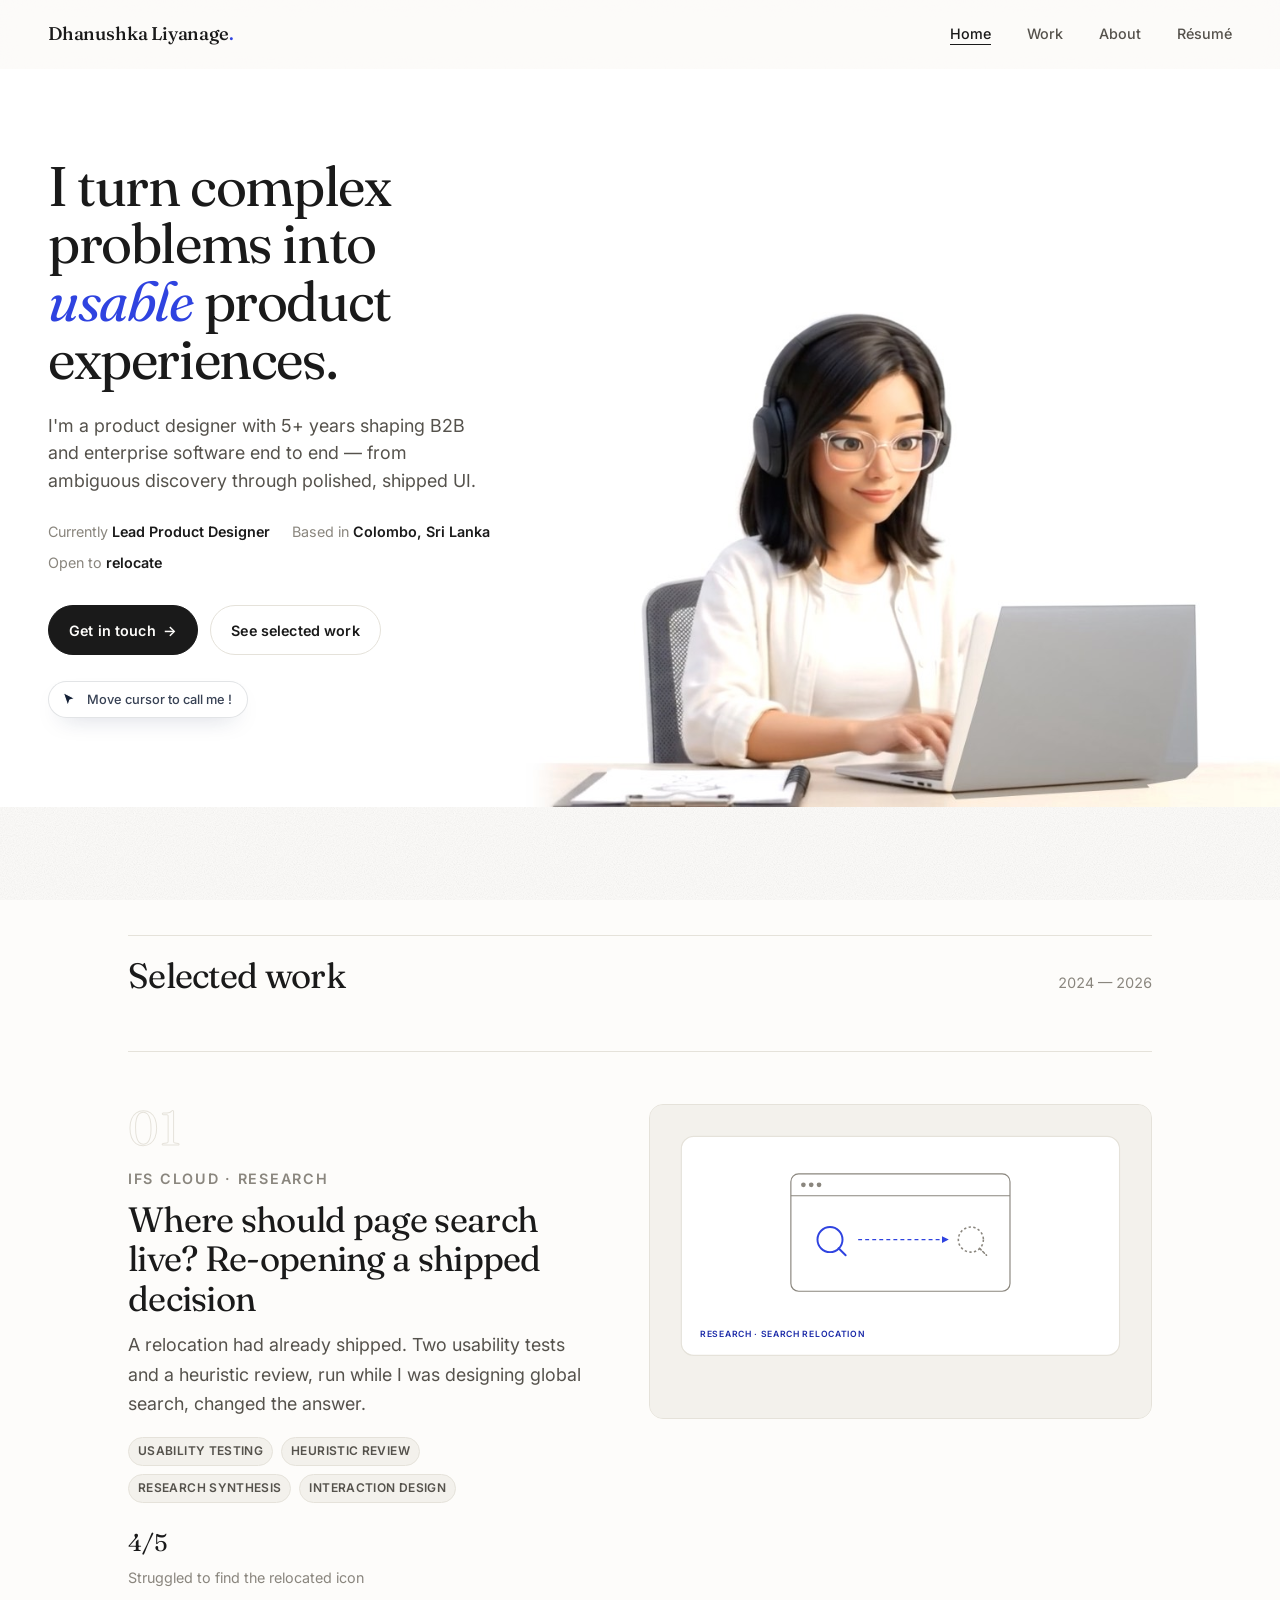
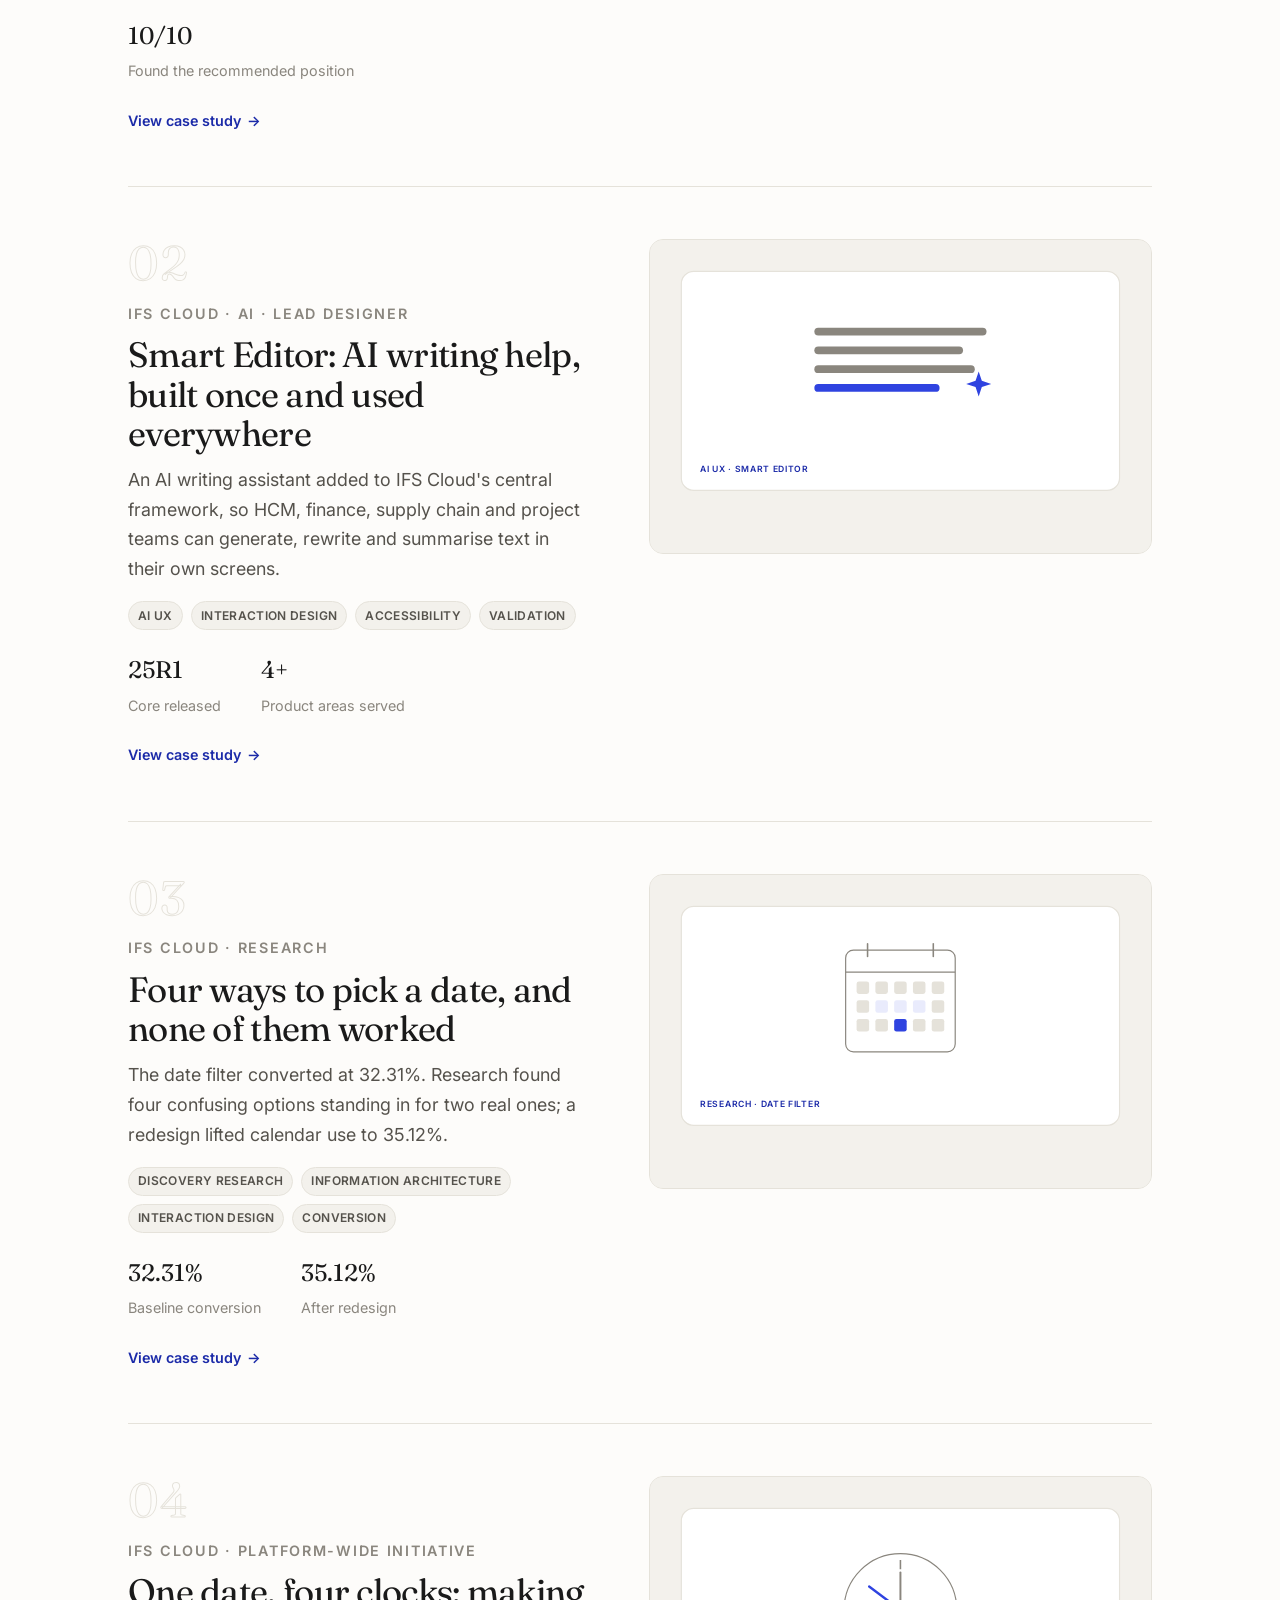
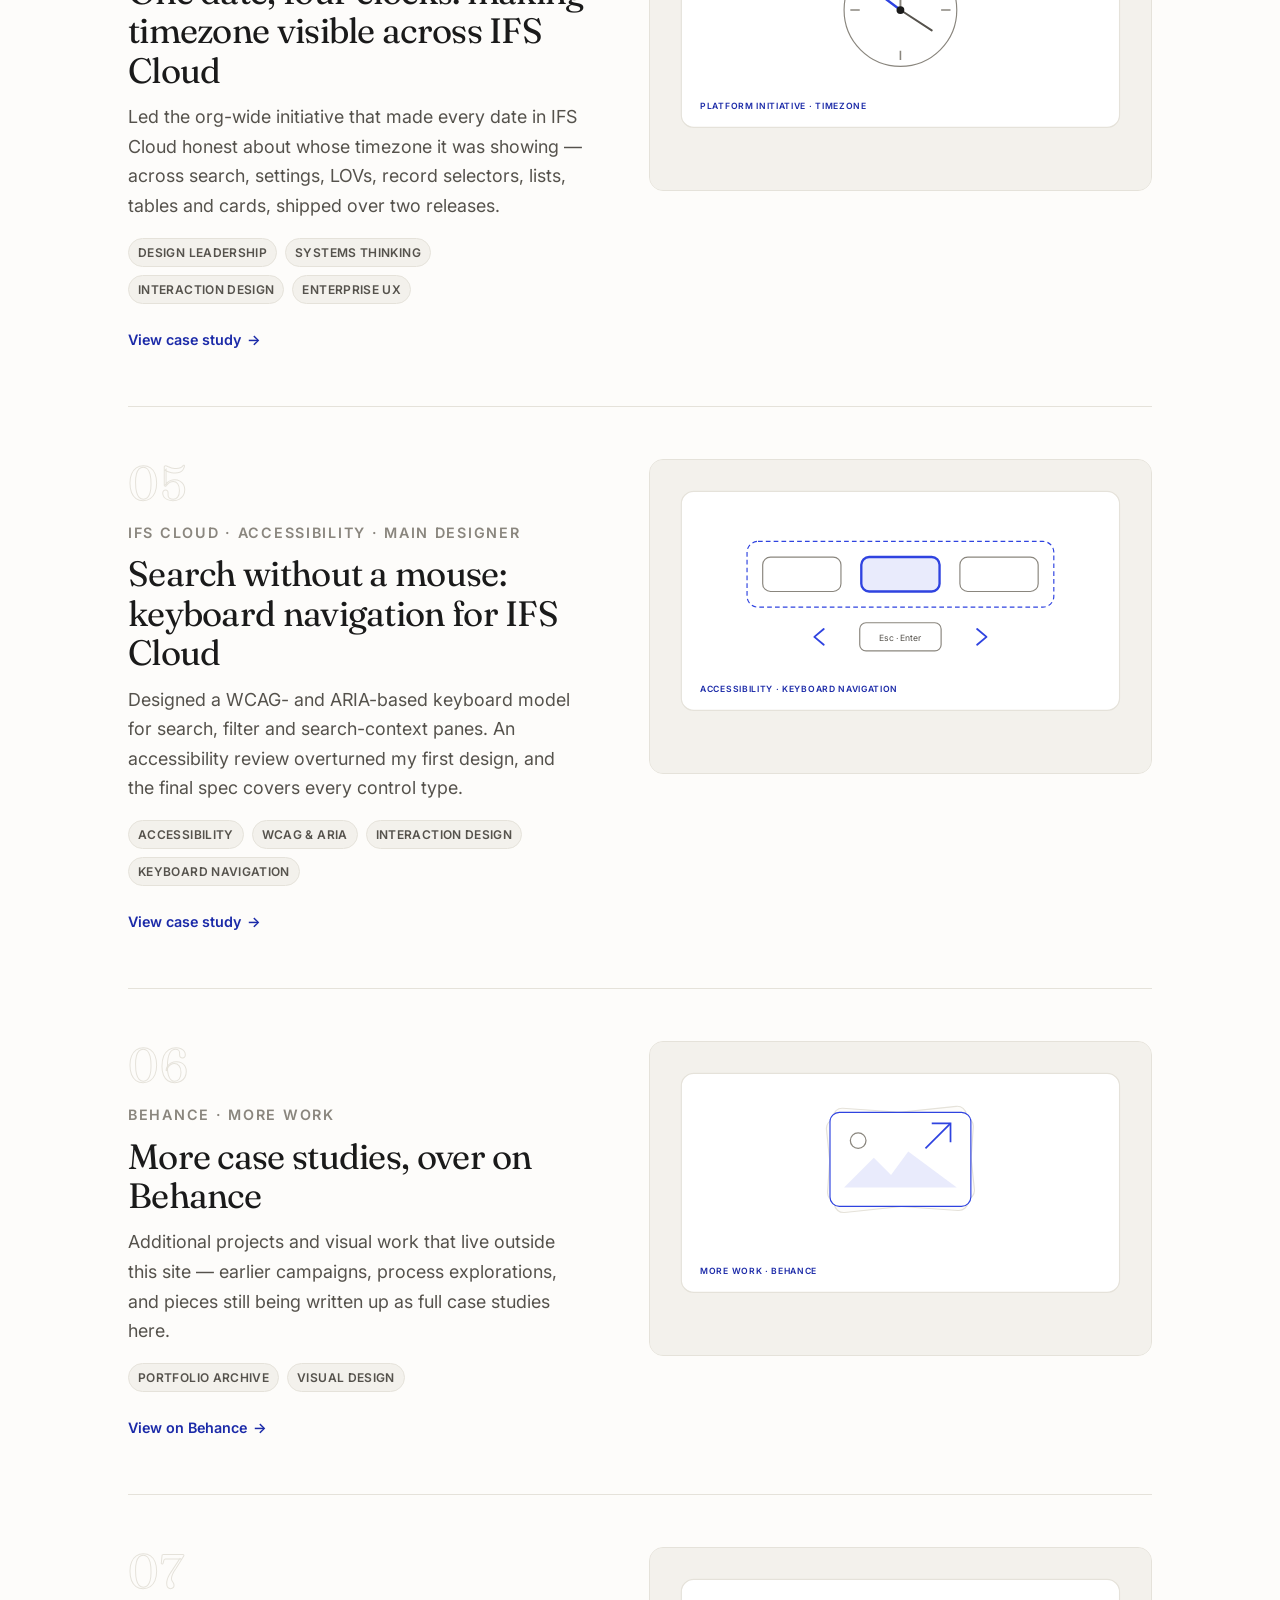
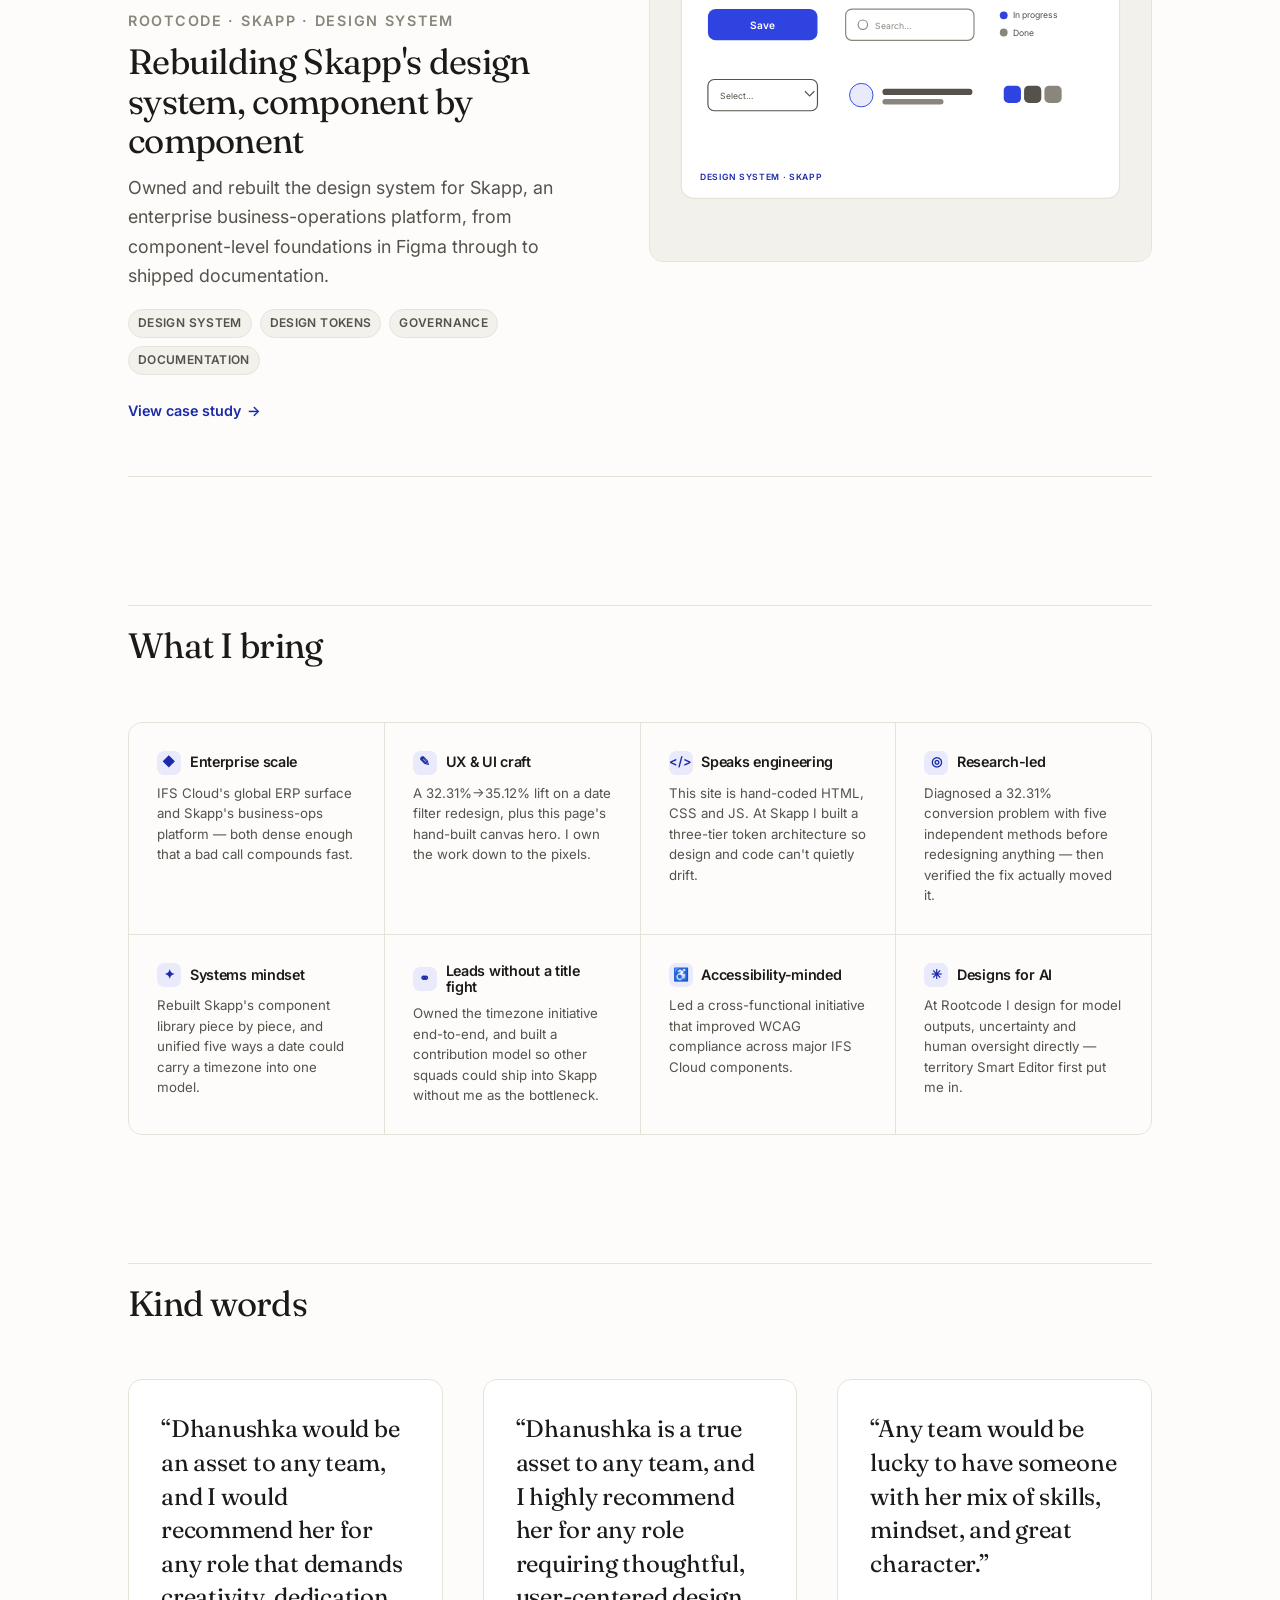
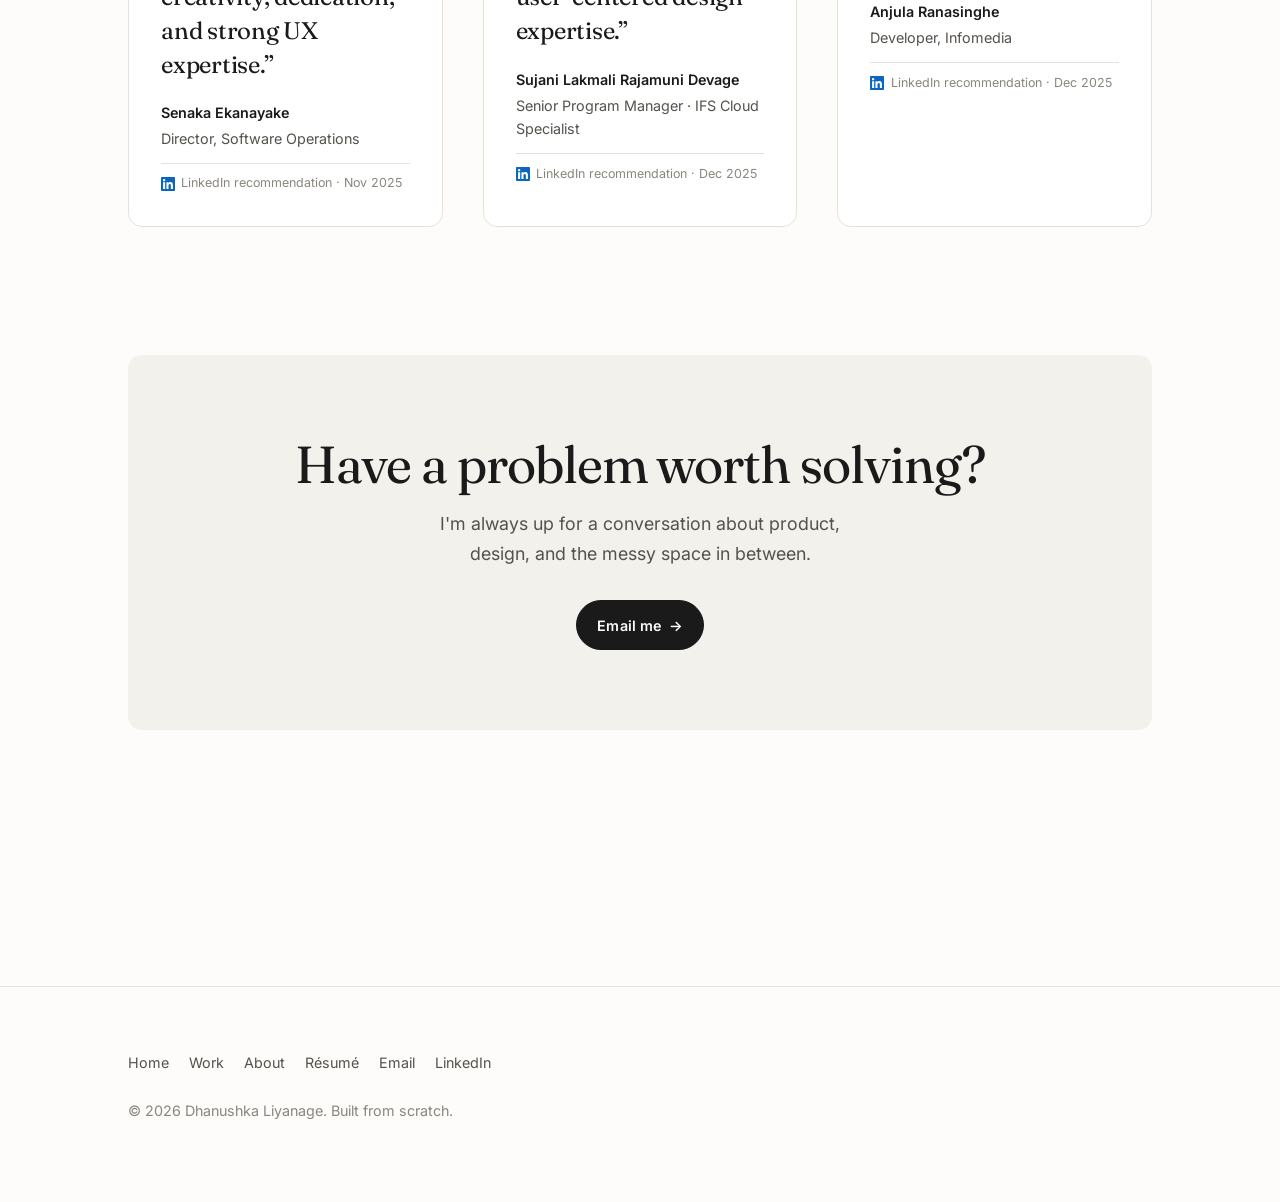
==== commit 3a281903: "Add accessibility keyboard-navigation case study as 5th work item Co-Authored-By: Claude Sonnet 5.5 " ====
--- a/index.html
+++ b/index.html
@@ -10,7 +10,7 @@
   <link rel="preconnect" href="https://fonts.googleapis.com" />
   <link rel="preconnect" href="https://fonts.gstatic.com" crossorigin />
   <link href="https://fonts.googleapis.com/css2?family=Fraunces:ital,opsz,wght@0,9..144,400;0,9..144,500;1,9..144,400&family=Inter:wght@400;500;600&display=swap" rel="stylesheet" />
-  <link rel="stylesheet" href="assets/css/style.css?v=28" />
+  <link rel="stylesheet" href="assets/css/style.css?v=29" />
   <link rel="icon" href="data:image/svg+xml,%3Csvg xmlns='http://www.w3.org/2000/svg' viewBox='0 0 100 100'%3E%3Crect width='100' height='100' rx='20' fill='%232F43E0'/%3E%3Ctext x='50' y='68' font-size='60' text-anchor='middle' fill='white' font-family='Georgia,serif'%3EY%3C/text%3E%3C/svg%3E" />
 </head>
 <body class="is-home">
@@ -216,6 +216,35 @@
                 <line x1="320" y1="170" x2="280" y2="140" stroke="var(--accent)" stroke-width="3" stroke-linecap="round" />
                 <circle cx="320" cy="170" r="5" fill="var(--text)" />
                 <text x="64" y="296" font-family="Inter, sans-serif" font-size="11" font-weight="600" letter-spacing="0.08em" fill="var(--accent-text)">PLATFORM INITIATIVE · TIMEZONE</text>
+              </svg>
+            </div>
+          </a>
+
+          <a class="work-item reveal" href="case-studies/accessibility-keyboard-navigation.html">
+            <div class="work-item__body">
+              <p class="work-item__client">IFS Cloud · Accessibility · Main designer</p>
+              <h3 class="work-item__title">Search without a mouse: keyboard navigation for IFS Cloud</h3>
+              <p class="work-item__desc">Designed a WCAG- and ARIA-based keyboard model for search, filter and search-context panes. An accessibility review overturned my first design, and the final spec covers every control type.</p>
+              <div class="tag-row">
+                <span class="tag">Accessibility</span>
+                <span class="tag">WCAG &amp; ARIA</span>
+                <span class="tag">Interaction design</span>
+                <span class="tag">Keyboard navigation</span>
+              </div>
+              <span class="text-link">View case study <span class="arrow" aria-hidden="true">→</span></span>
+            </div>
+            <div class="thumb">
+              <svg viewBox="0 0 640 400" role="img" aria-label="A row of three search attribute chips inside a dashed focus outline, with a keyboard focus ring on the middle chip and left and right arrow keys beside it" xmlns="http://www.w3.org/2000/svg" style="width:100%;height:auto;display:block;background:var(--bg-sunken);">
+                <rect x="40" y="40" width="560" height="280" rx="16" fill="var(--bg-elevated)" stroke="var(--border)" stroke-width="1.5" />
+                <rect x="124" y="104" width="392" height="84" rx="14" fill="none" stroke="var(--accent)" stroke-width="1.5" stroke-dasharray="6 4" />
+                <rect x="144" y="124" width="100" height="44" rx="10" fill="none" stroke="var(--text-faint)" stroke-width="1.5" />
+                <rect x="270" y="124" width="100" height="44" rx="10" fill="var(--accent-soft)" stroke="var(--accent)" stroke-width="3" />
+                <rect x="396" y="124" width="100" height="44" rx="10" fill="none" stroke="var(--text-faint)" stroke-width="1.5" />
+                <path d="M222,216 l-12,10 l12,10" fill="none" stroke="var(--accent)" stroke-width="2.4" stroke-linecap="round" stroke-linejoin="round" />
+                <path d="M418,216 l12,10 l-12,10" fill="none" stroke="var(--accent)" stroke-width="2.4" stroke-linecap="round" stroke-linejoin="round" />
+                <rect x="268" y="208" width="104" height="36" rx="8" fill="none" stroke="var(--text-faint)" stroke-width="1.5" />
+                <text x="320" y="231" font-family="Inter, sans-serif" font-size="11" fill="var(--text-soft)" text-anchor="middle">Esc · Enter</text>
+                <text x="64" y="296" font-family="Inter, sans-serif" font-size="11" fill="var(--accent-text)" font-weight="600" letter-spacing="0.08em">ACCESSIBILITY · KEYBOARD NAVIGATION</text>
               </svg>
             </div>
           </a>
--- a/assets/css/style.css
+++ b/assets/css/style.css
@@ -1065,3 +1065,17 @@
 .wide > figure.shot + figure.shot { margin-top: clamp(1.25rem, 3vw, 2rem); }
 .shot-grid figure.shot { margin: 0; }
 figure.shot figcaption b { color: var(--text-soft); font-weight: 600; }
+
+/* small screenshot beside its explanation (keeps a narrow capture at native size) */
+.shot-side {
+  display: grid;
+  grid-template-columns: minmax(0, 312px) minmax(0, 1fr);
+  gap: clamp(1.25rem, 3vw, 2.5rem);
+  align-items: center;
+  margin-block: clamp(1.75rem, 4vw, 2.75rem);
+}
+.shot-side figure.shot { margin: 0; }
+.shot-side h4 { margin: 0 0 0.6rem; }
+.shot-side ul { margin: 0; padding-left: 1.1rem; }
+.shot-side li + li { margin-top: 0.45rem; }
+@media (max-width: 700px) { .shot-side { grid-template-columns: 1fr; } .shot-side figure.shot { max-width: 312px; } }
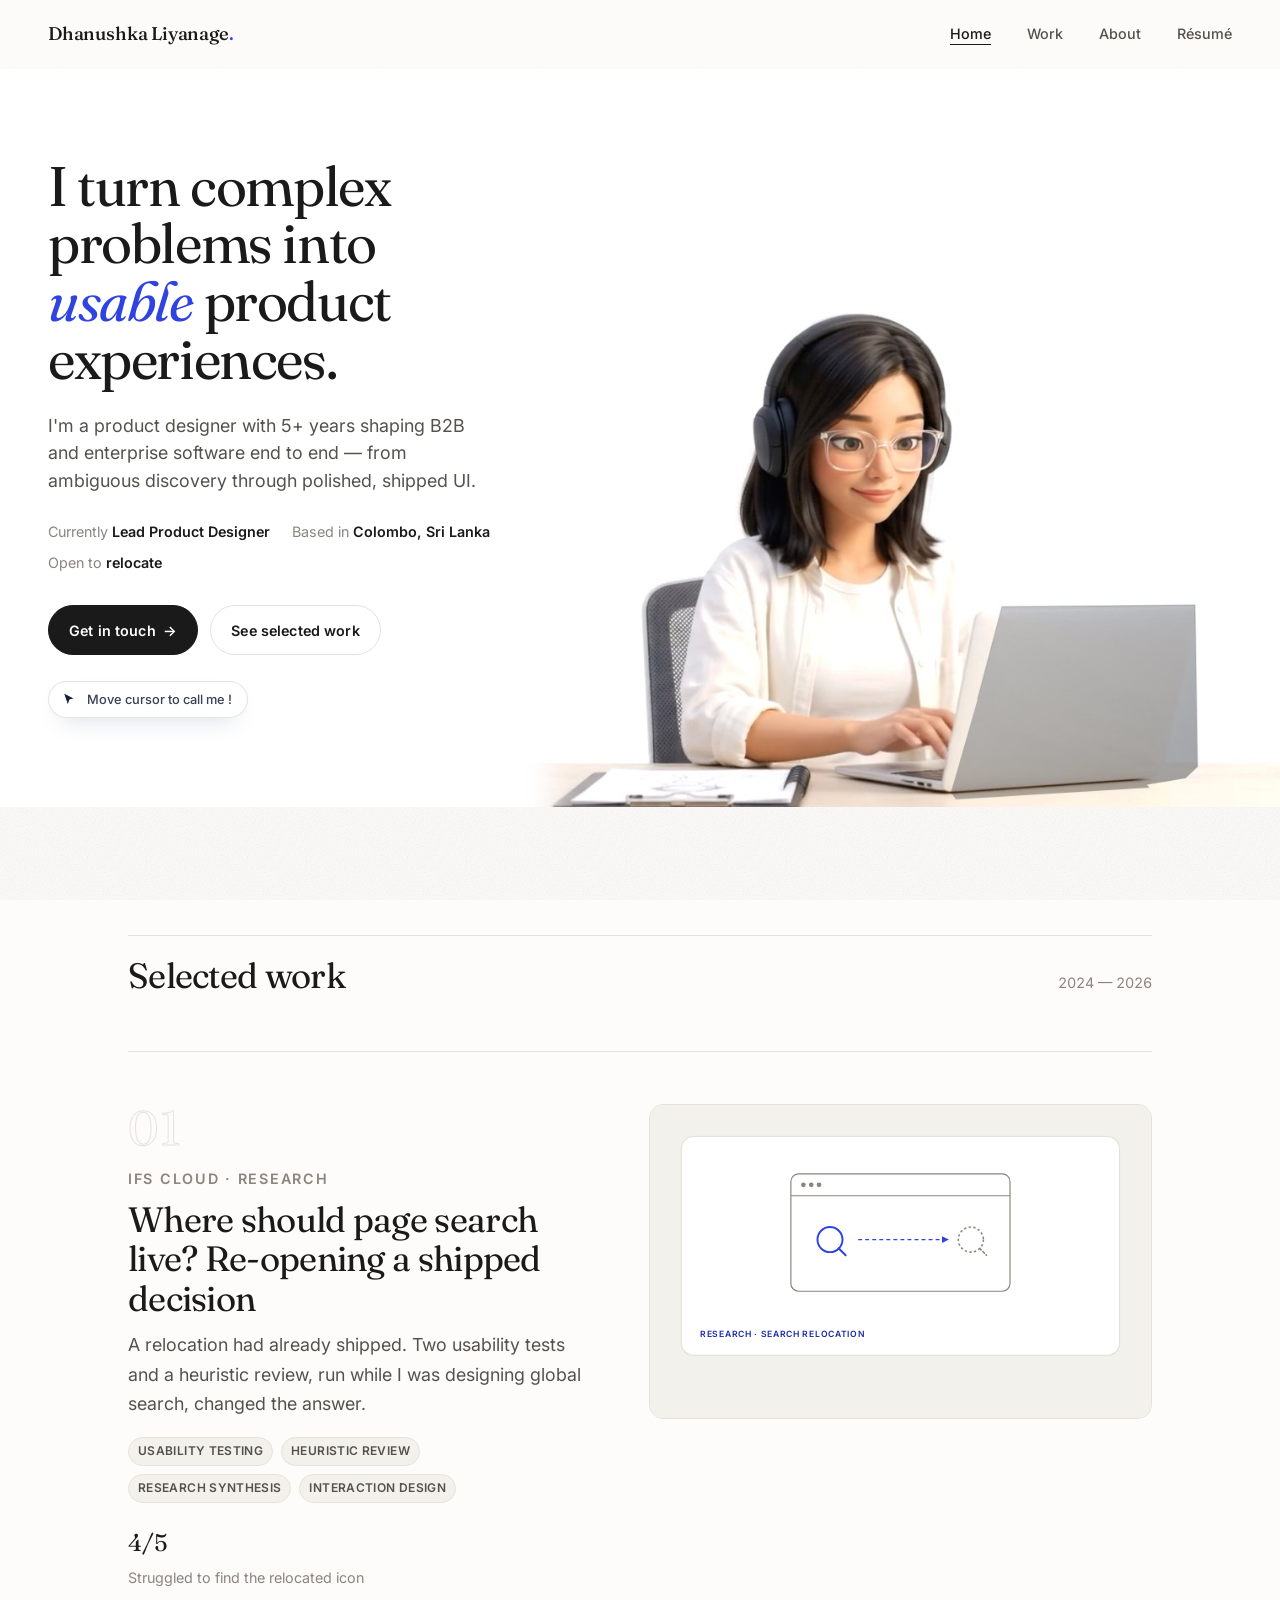
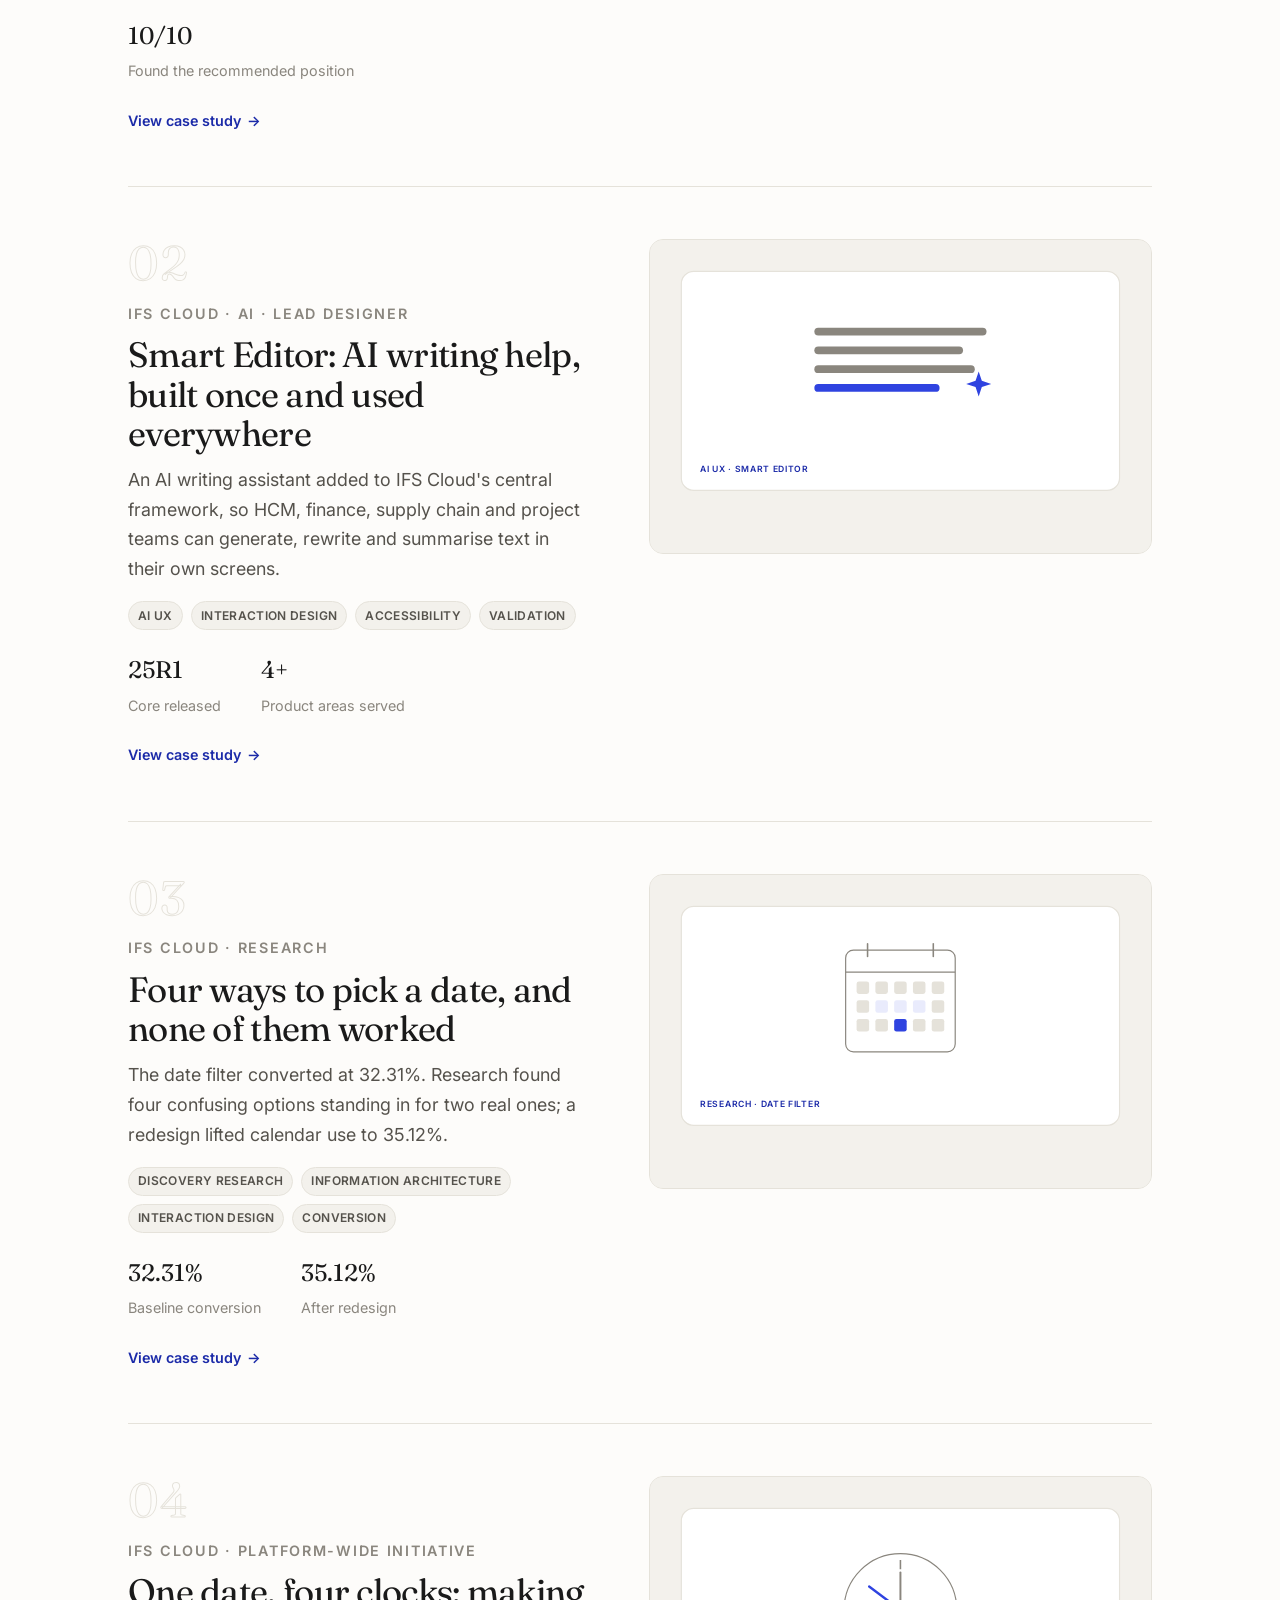
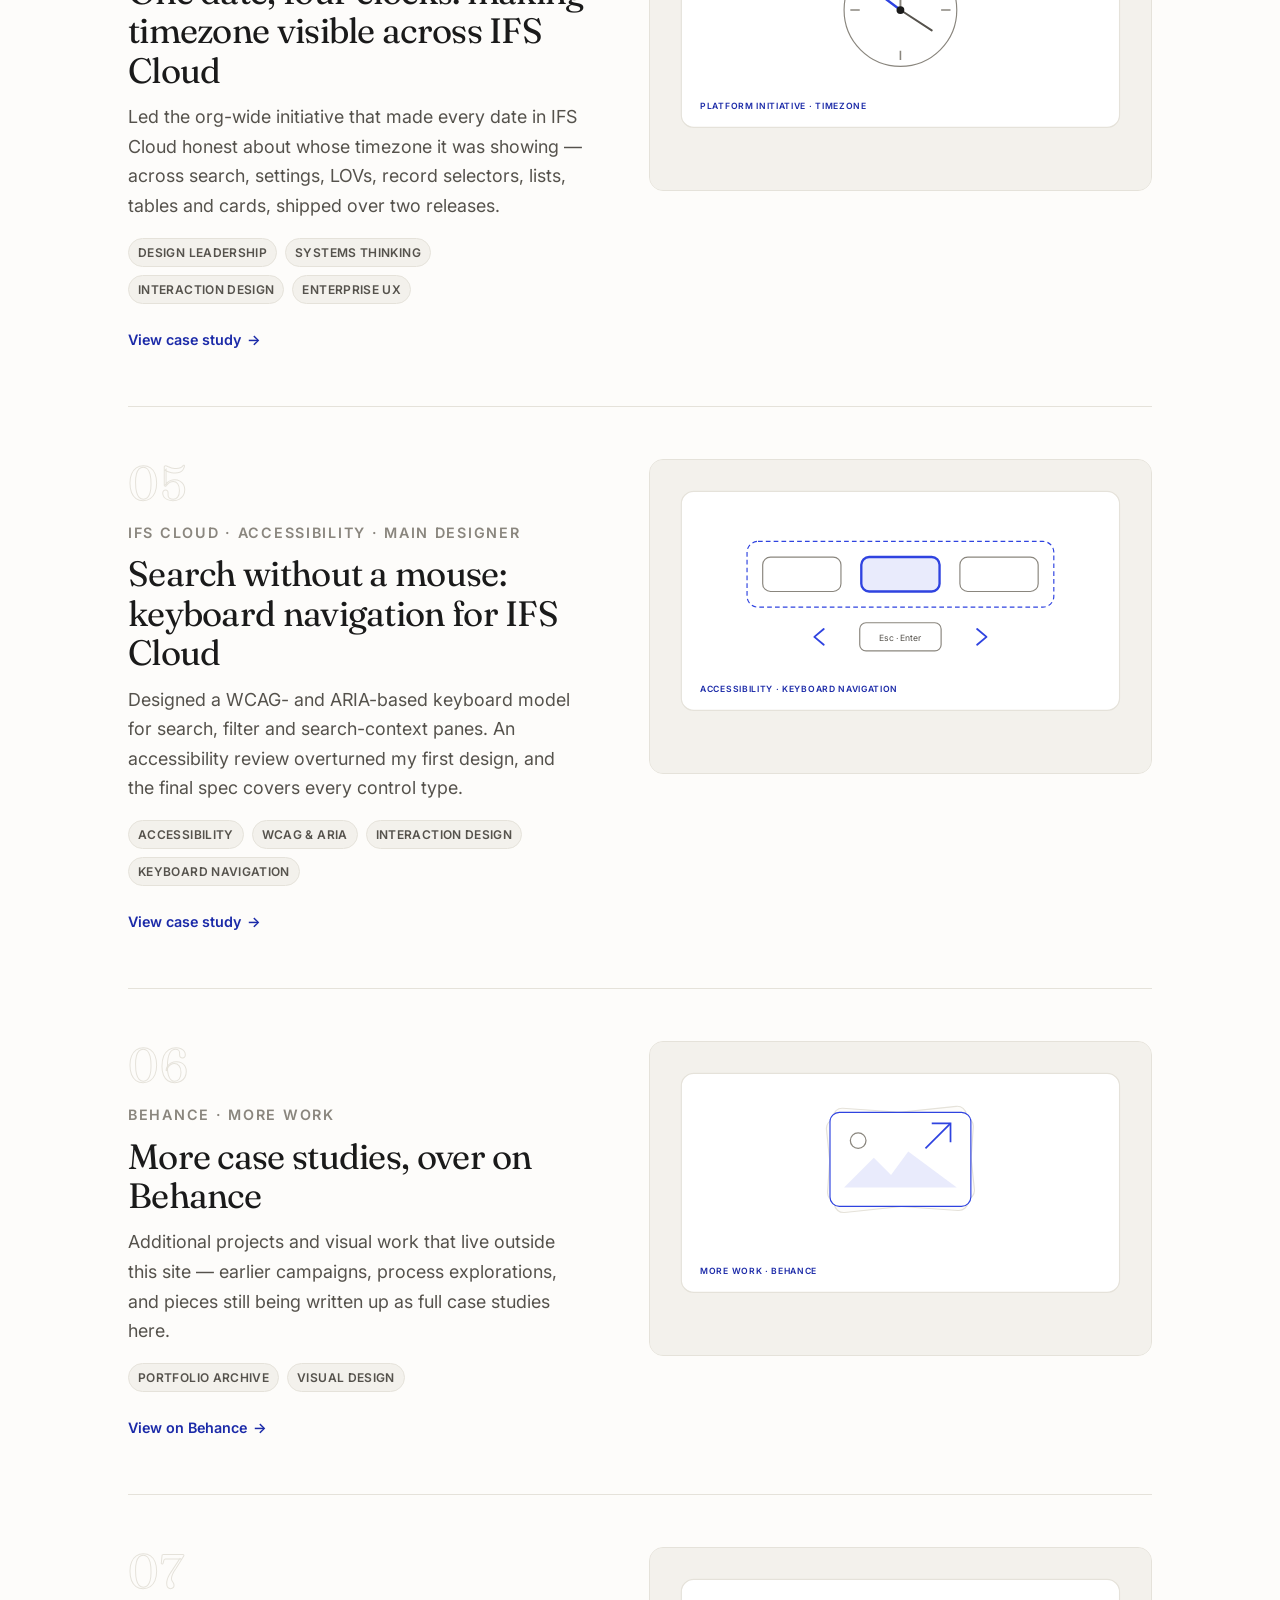
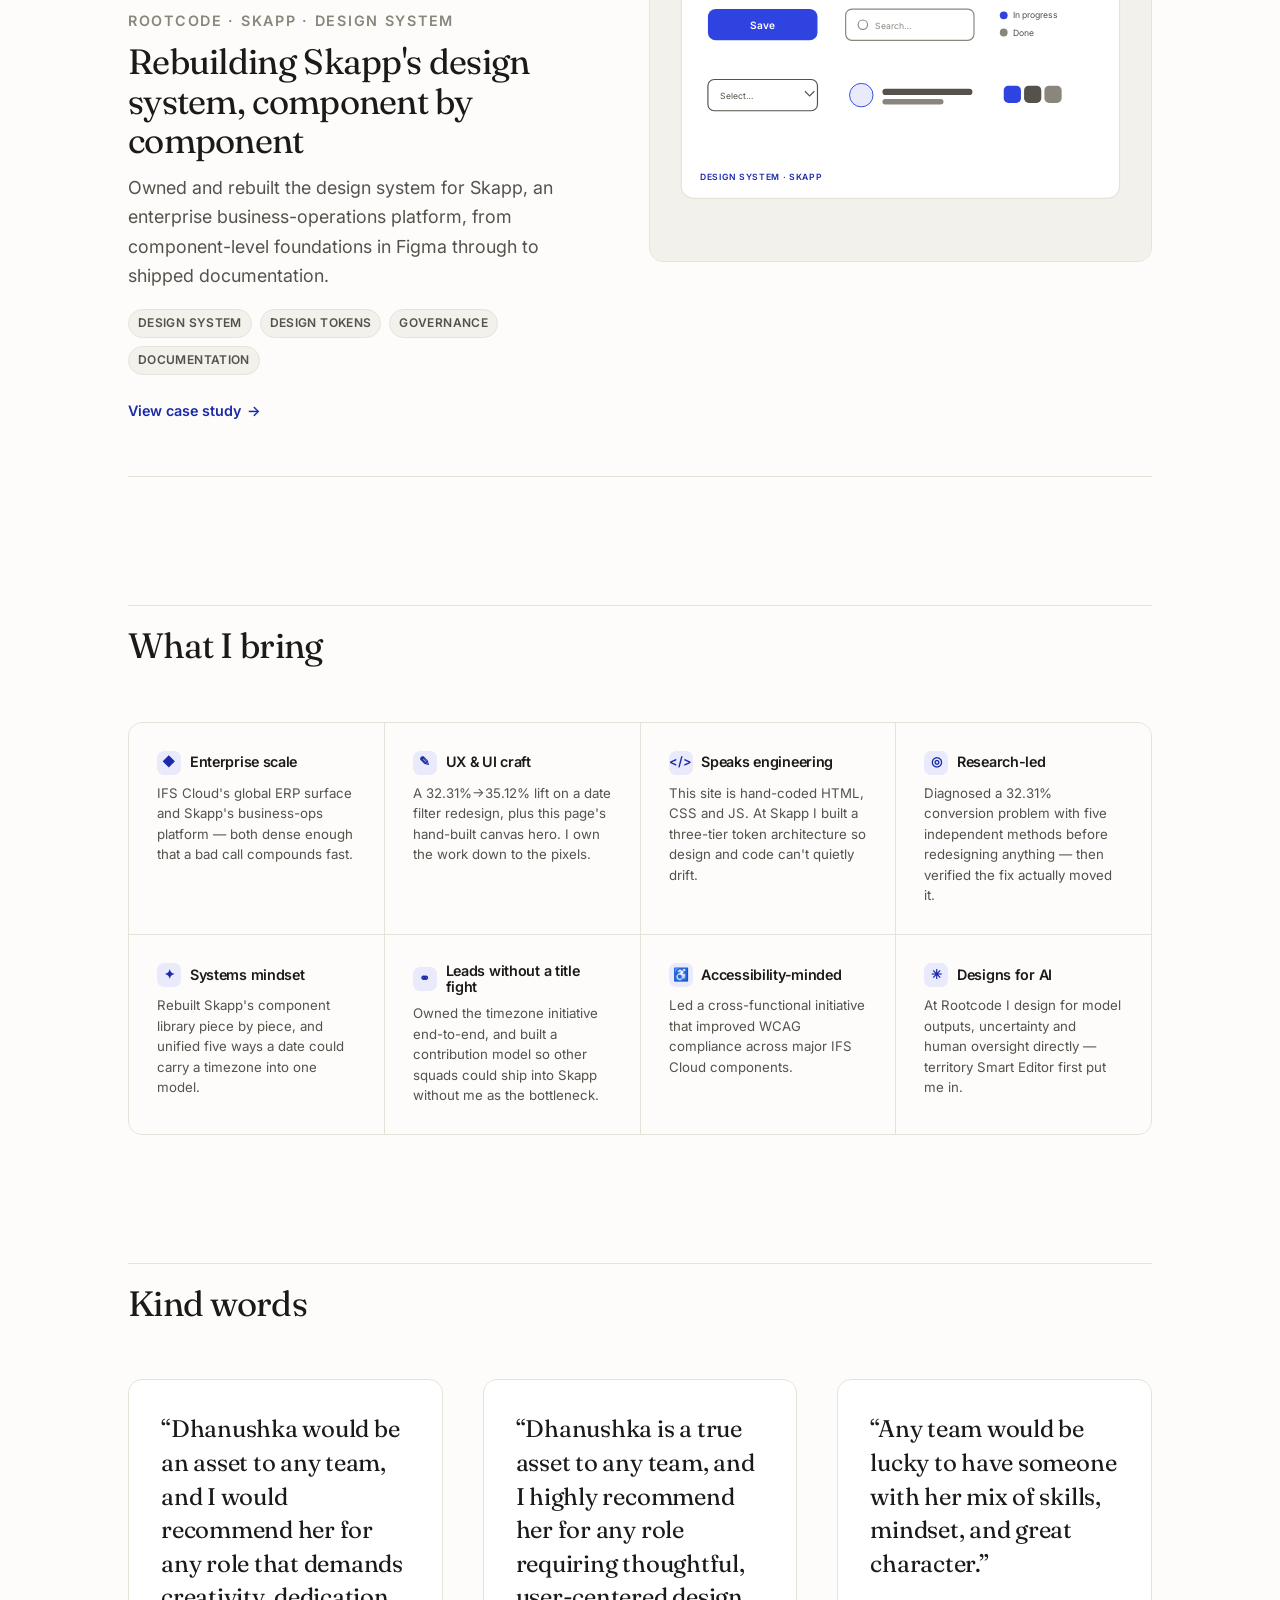
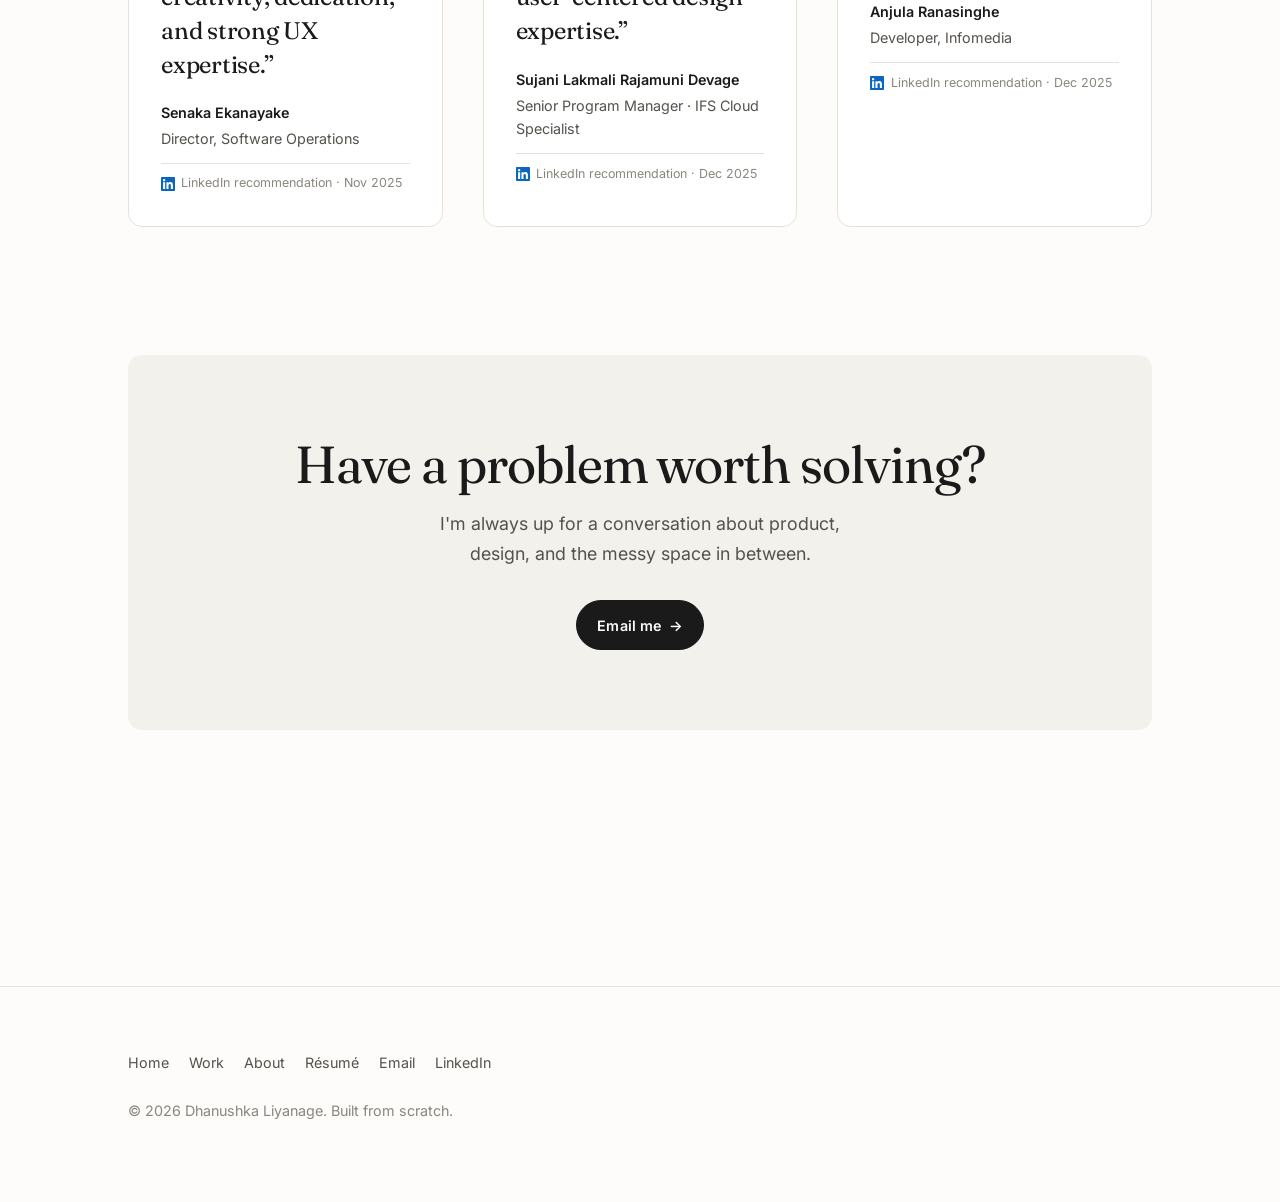
==== commit a32291aa: "Add password-protected NDA designs and files section to case studies Encrypted in-browser vault with" ====
--- a/index.html
+++ b/index.html
@@ -10,7 +10,7 @@
   <link rel="preconnect" href="https://fonts.googleapis.com" />
   <link rel="preconnect" href="https://fonts.gstatic.com" crossorigin />
   <link href="https://fonts.googleapis.com/css2?family=Fraunces:ital,opsz,wght@0,9..144,400;0,9..144,500;1,9..144,400&family=Inter:wght@400;500;600&display=swap" rel="stylesheet" />
-  <link rel="stylesheet" href="assets/css/style.css?v=29" />
+  <link rel="stylesheet" href="assets/css/style.css?v=30" />
   <link rel="icon" href="data:image/svg+xml,%3Csvg xmlns='http://www.w3.org/2000/svg' viewBox='0 0 100 100'%3E%3Crect width='100' height='100' rx='20' fill='%232F43E0'/%3E%3Ctext x='50' y='68' font-size='60' text-anchor='middle' fill='white' font-family='Georgia,serif'%3EY%3C/text%3E%3C/svg%3E" />
 </head>
 <body class="is-home">
--- a/assets/css/style.css
+++ b/assets/css/style.css
@@ -1079,3 +1079,95 @@
 .shot-side ul { margin: 0; padding-left: 1.1rem; }
 .shot-side li + li { margin-top: 0.45rem; }
 @media (max-width: 700px) { .shot-side { grid-template-columns: 1fr; } .shot-side figure.shot { max-width: 312px; } }
+
+/* =========================================================
+   Locked design files ("vault") at the end of a case study
+   ========================================================= */
+.vault {
+  --v-bg: #14161f;
+  --v-fg: #f4f2ec;
+  --v-soft: #b9b6ad;
+  position: relative;
+  display: grid;
+  grid-template-columns: auto minmax(0, 1fr);
+  gap: clamp(1.25rem, 3vw, 2.25rem);
+  align-items: start;
+  margin-block: clamp(2.5rem, 6vw, 4rem);
+  padding: clamp(1.5rem, 4vw, 2.5rem);
+  background: var(--v-bg);
+  color: var(--v-fg);
+  border-radius: calc(var(--radius) + 6px);
+  overflow: hidden;
+}
+.vault::before { /* faint grid, like the back of a blueprint */
+  content: "";
+  position: absolute;
+  inset: 0;
+  background-image: linear-gradient(rgba(255,255,255,.045) 1px, transparent 1px), linear-gradient(90deg, rgba(255,255,255,.045) 1px, transparent 1px);
+  background-size: 28px 28px;
+  -webkit-mask-image: linear-gradient(120deg, #000, transparent 70%);
+  mask-image: linear-gradient(120deg, #000, transparent 70%);
+  pointer-events: none;
+}
+.vault > * { position: relative; }
+.vault__lock { width: clamp(56px, 8vw, 84px); color: var(--v-fg); }
+.vault__lock svg { display: block; width: 100%; height: auto; overflow: visible; }
+.vault__lock .shackle { transform-box: view-box; transform-origin: 19px 34px; transition: transform .5s cubic-bezier(.3,1.4,.5,1); }
+.vault.is-open .vault__lock .shackle { transform: rotate(-32deg) translateY(-3px); }
+.vault__lock .keyhole { fill: var(--v-bg); transition: opacity .3s; }
+.vault.is-open .vault__lock .keyhole { opacity: 0; }
+.vault__lock .body { fill: #8f9bff; transition: fill .4s; }
+.vault.is-open .vault__lock .body { fill: #7ee0a8; }
+.vault .eyebrow { color: #aab3ff; margin-bottom: .5rem; }
+.vault h2 { font-family: var(--font-display); font-weight: 400; font-size: var(--step-2); line-height: 1.1; margin: 0 0 .75rem; color: var(--v-fg); }
+.vault__intro { color: var(--v-soft); max-width: 52ch; margin: 0 0 1.25rem; }
+.vault__form { display: flex; flex-wrap: wrap; gap: .6rem; max-width: 30rem; }
+.vault__form input {
+  flex: 1 1 12rem; min-width: 0;
+  font: inherit; font-size: 1rem; color: var(--v-fg);
+  background: rgba(255,255,255,.07);
+  border: 1px solid rgba(255,255,255,.28);
+  border-radius: 999px; padding: .7rem 1.1rem;
+}
+.vault__form input::placeholder { color: #8d8a82; }
+.vault__form input:focus-visible, .vault__form button:focus-visible, .vault__file:focus-visible, .vault__hint a:focus-visible {
+  outline: 3px solid #aab3ff; outline-offset: 3px;
+}
+.vault__form button {
+  font: inherit; font-weight: 600; cursor: pointer; border: 0; border-radius: 999px;
+  padding: .7rem 1.4rem; background: var(--v-fg); color: var(--v-bg);
+}
+.vault__form button:hover { background: #fff; }
+.vault__form button:disabled { opacity: .6; cursor: progress; }
+.vault.is-wrong .vault__form input { border-color: #ff9d9d; animation: vault-shake .35s; }
+@keyframes vault-shake { 20%{transform:translateX(-6px)} 50%{transform:translateX(6px)} 80%{transform:translateX(-3px)} }
+.vault__status { min-height: 1.4em; margin: .6rem 0 0; font-size: var(--step--1); color: #ffb4b4; }
+.vault__status:empty { min-height: 0; margin: 0; }
+.vault__hint { margin: .5rem 0 0; font-size: var(--step--1); color: var(--v-soft); }
+.vault__hint a { color: var(--v-fg); }
+.vault__files { grid-column: 1 / -1; list-style: none; margin: .5rem 0 0; padding: 0; display: grid; gap: .9rem; grid-template-columns: repeat(auto-fit, minmax(min(100%, 15rem), 1fr)); }
+.vault__files[hidden], .vault__form[hidden], .vault__hint[hidden] { display: none; }
+.vault__file {
+  position: relative; display: flex; flex-direction: column; gap: .45rem; height: 100%;
+  padding: 1.35rem 1.1rem 1rem; text-decoration: none; color: var(--v-bg);
+  background: var(--v-fg); border-radius: 4px 14px 14px 14px;
+  animation: vault-in .5s both;
+}
+.vault__file::before { /* folder tab */
+  content: ""; position: absolute; left: 0; top: -9px; width: 44%; height: 10px;
+  background: inherit; border-radius: 8px 8px 0 0;
+}
+.vault__files li:nth-child(2) .vault__file { animation-delay: .08s; }
+.vault__files li:nth-child(3) .vault__file { animation-delay: .16s; }
+.vault__files li:nth-child(n+4) .vault__file { animation-delay: .24s; }
+@keyframes vault-in { from { opacity: 0; transform: translateY(10px); } }
+.vault__file:hover { background: #fff; transform: translateY(-2px); }
+.vault__file { transition: transform .2s, background .2s; }
+.vault__kind { align-self: flex-start; font-size: .72rem; font-weight: 600; letter-spacing: .1em; text-transform: uppercase; color: var(--accent-text); background: var(--accent-soft); border-radius: 999px; padding: .2rem .6rem; }
+.vault__file-title { font-family: var(--font-display); font-size: var(--step-1); line-height: 1.15; }
+.vault__file-desc { font-size: var(--step--1); color: #4a4741; }
+.vault__open { margin-top: auto; padding-top: .5rem; font-size: var(--step--1); font-weight: 600; color: var(--accent-text); }
+@media (max-width: 560px) { .vault { grid-template-columns: 1fr; } }
+@media (prefers-reduced-motion: reduce) {
+  .vault *, .vault *::before { animation: none !important; transition: none !important; }
+}
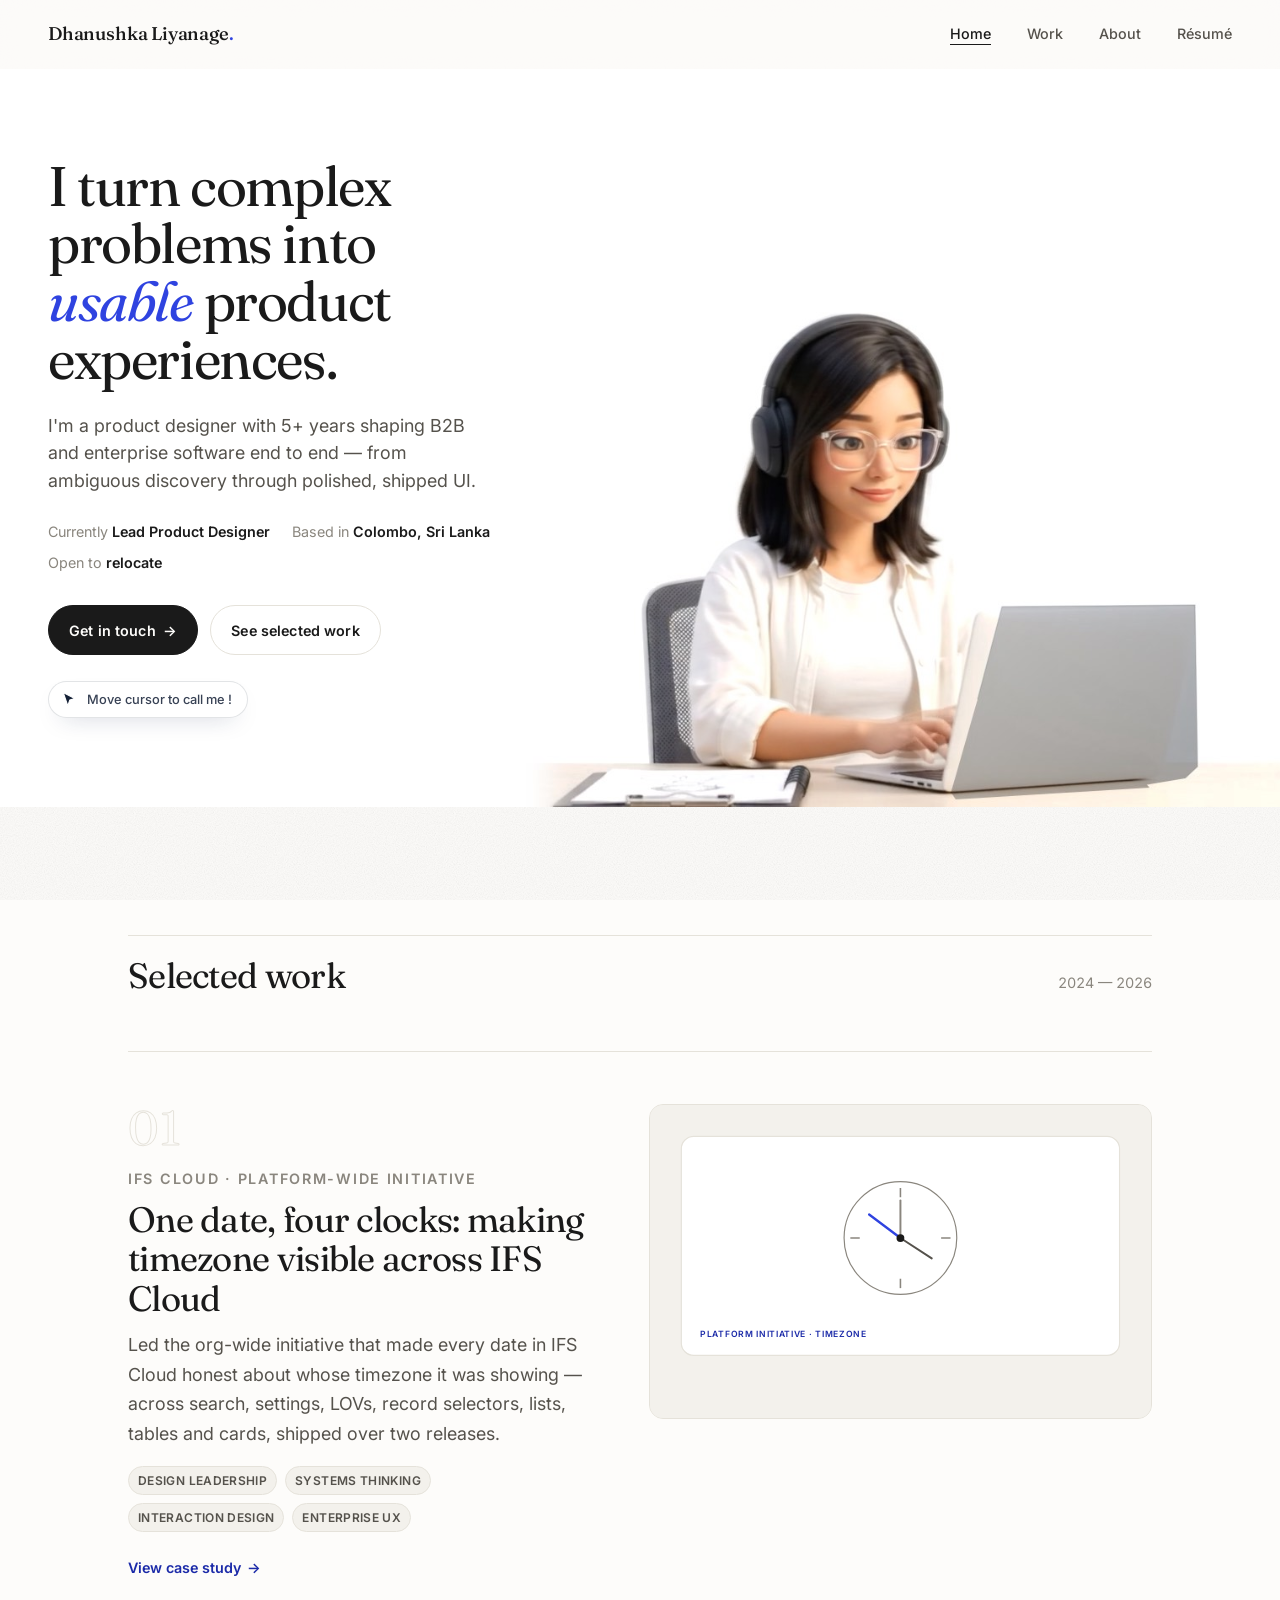
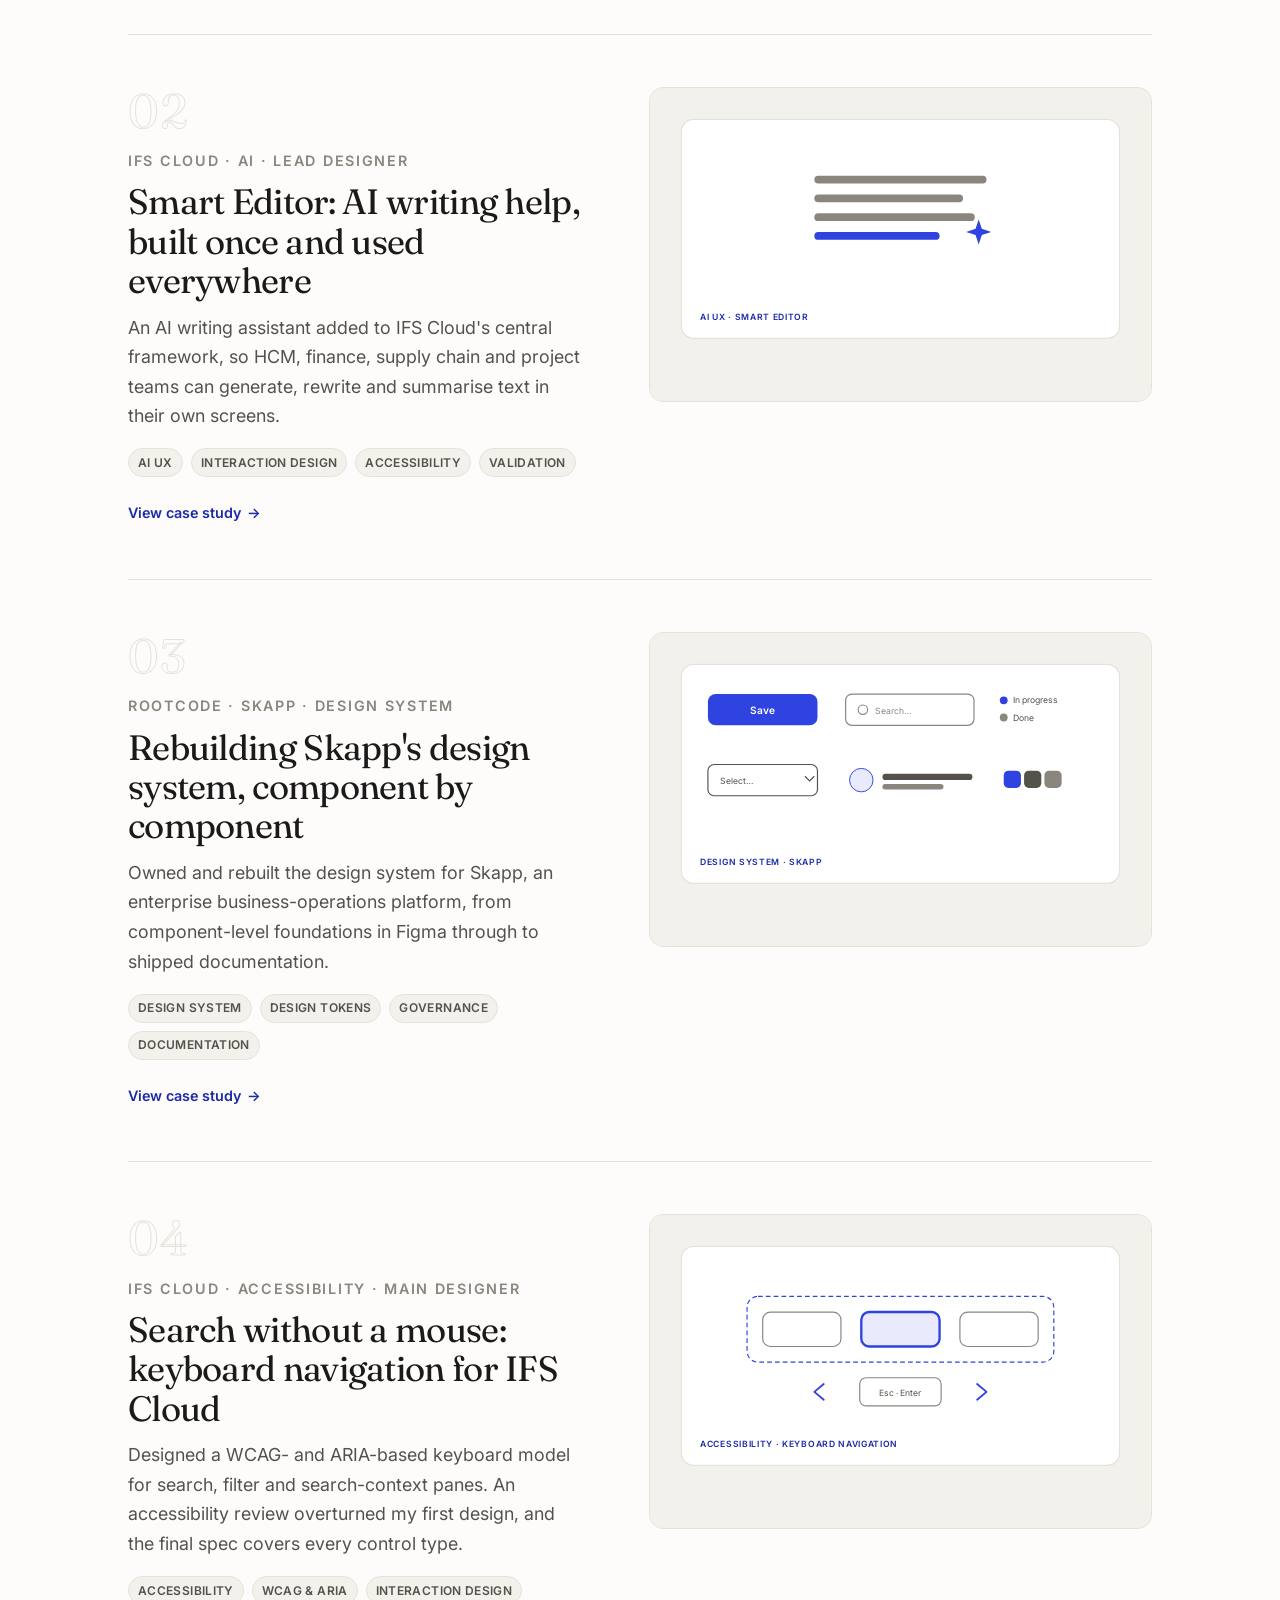
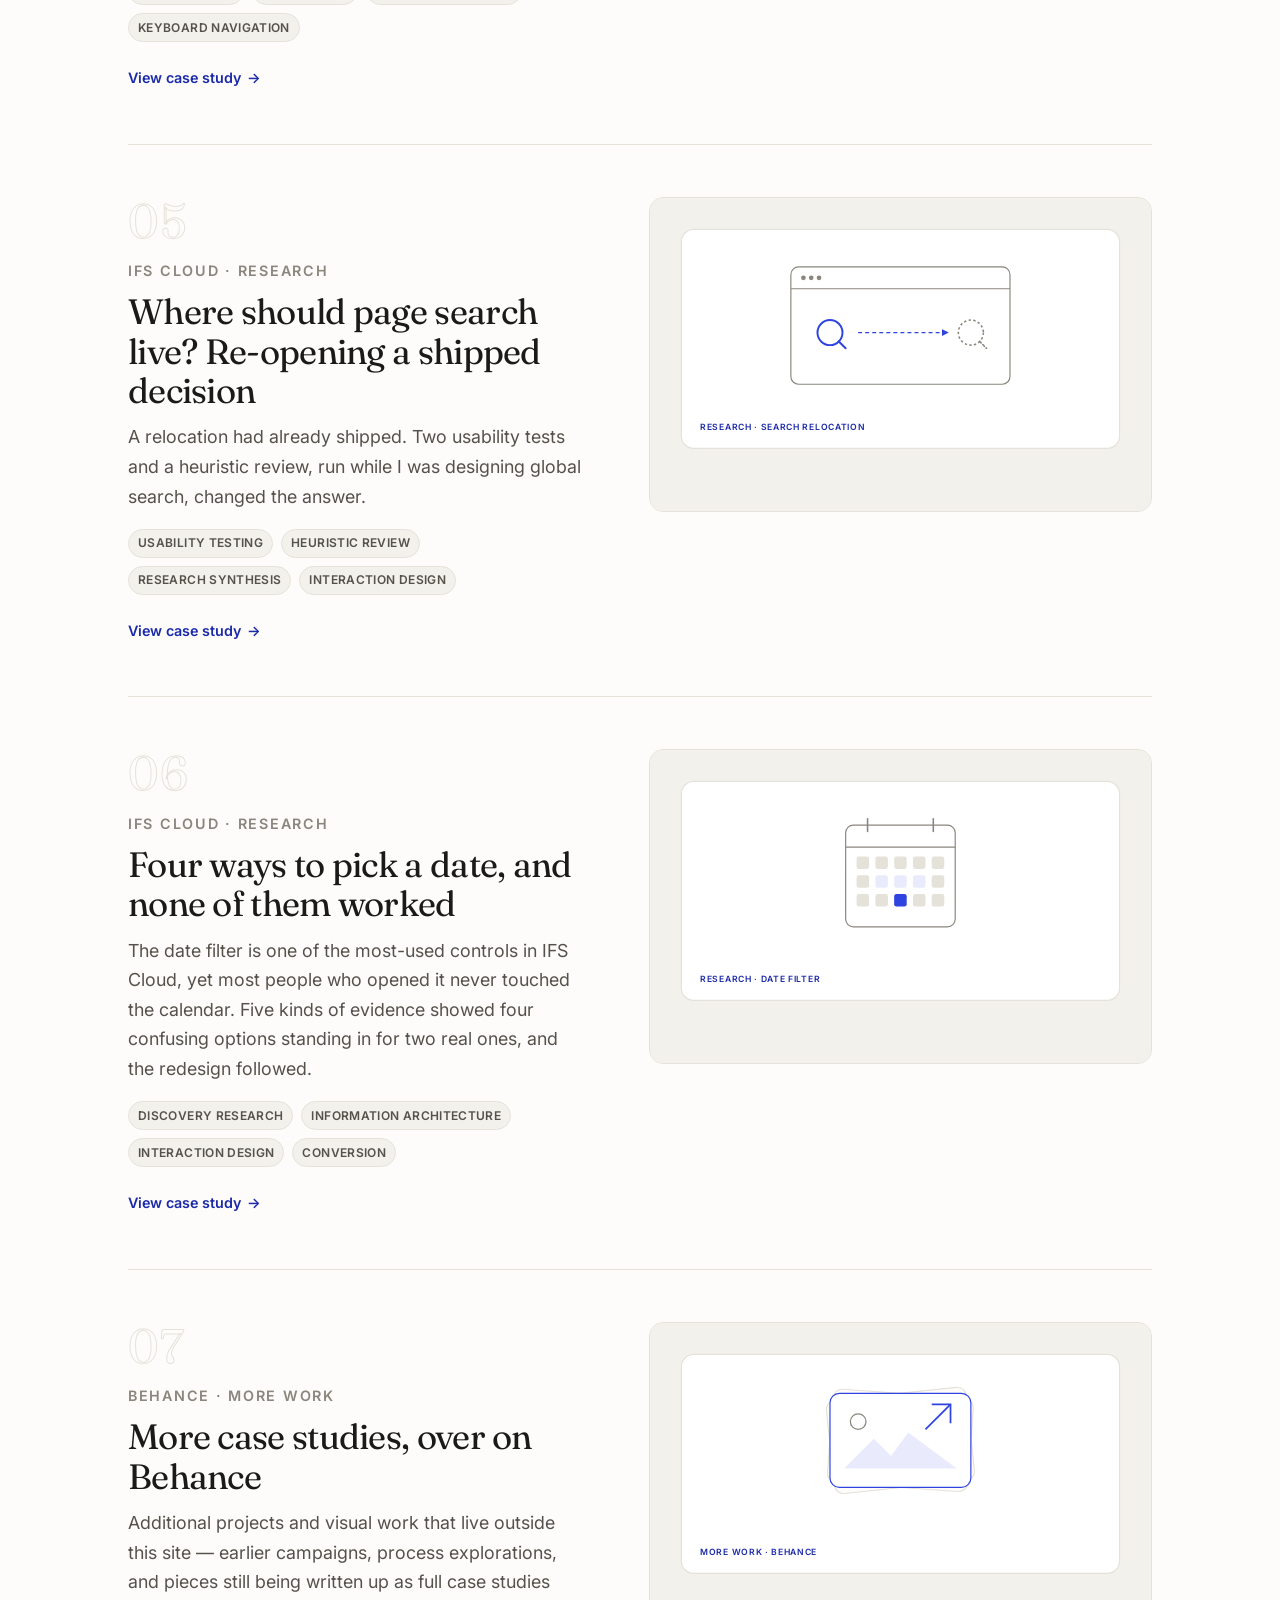
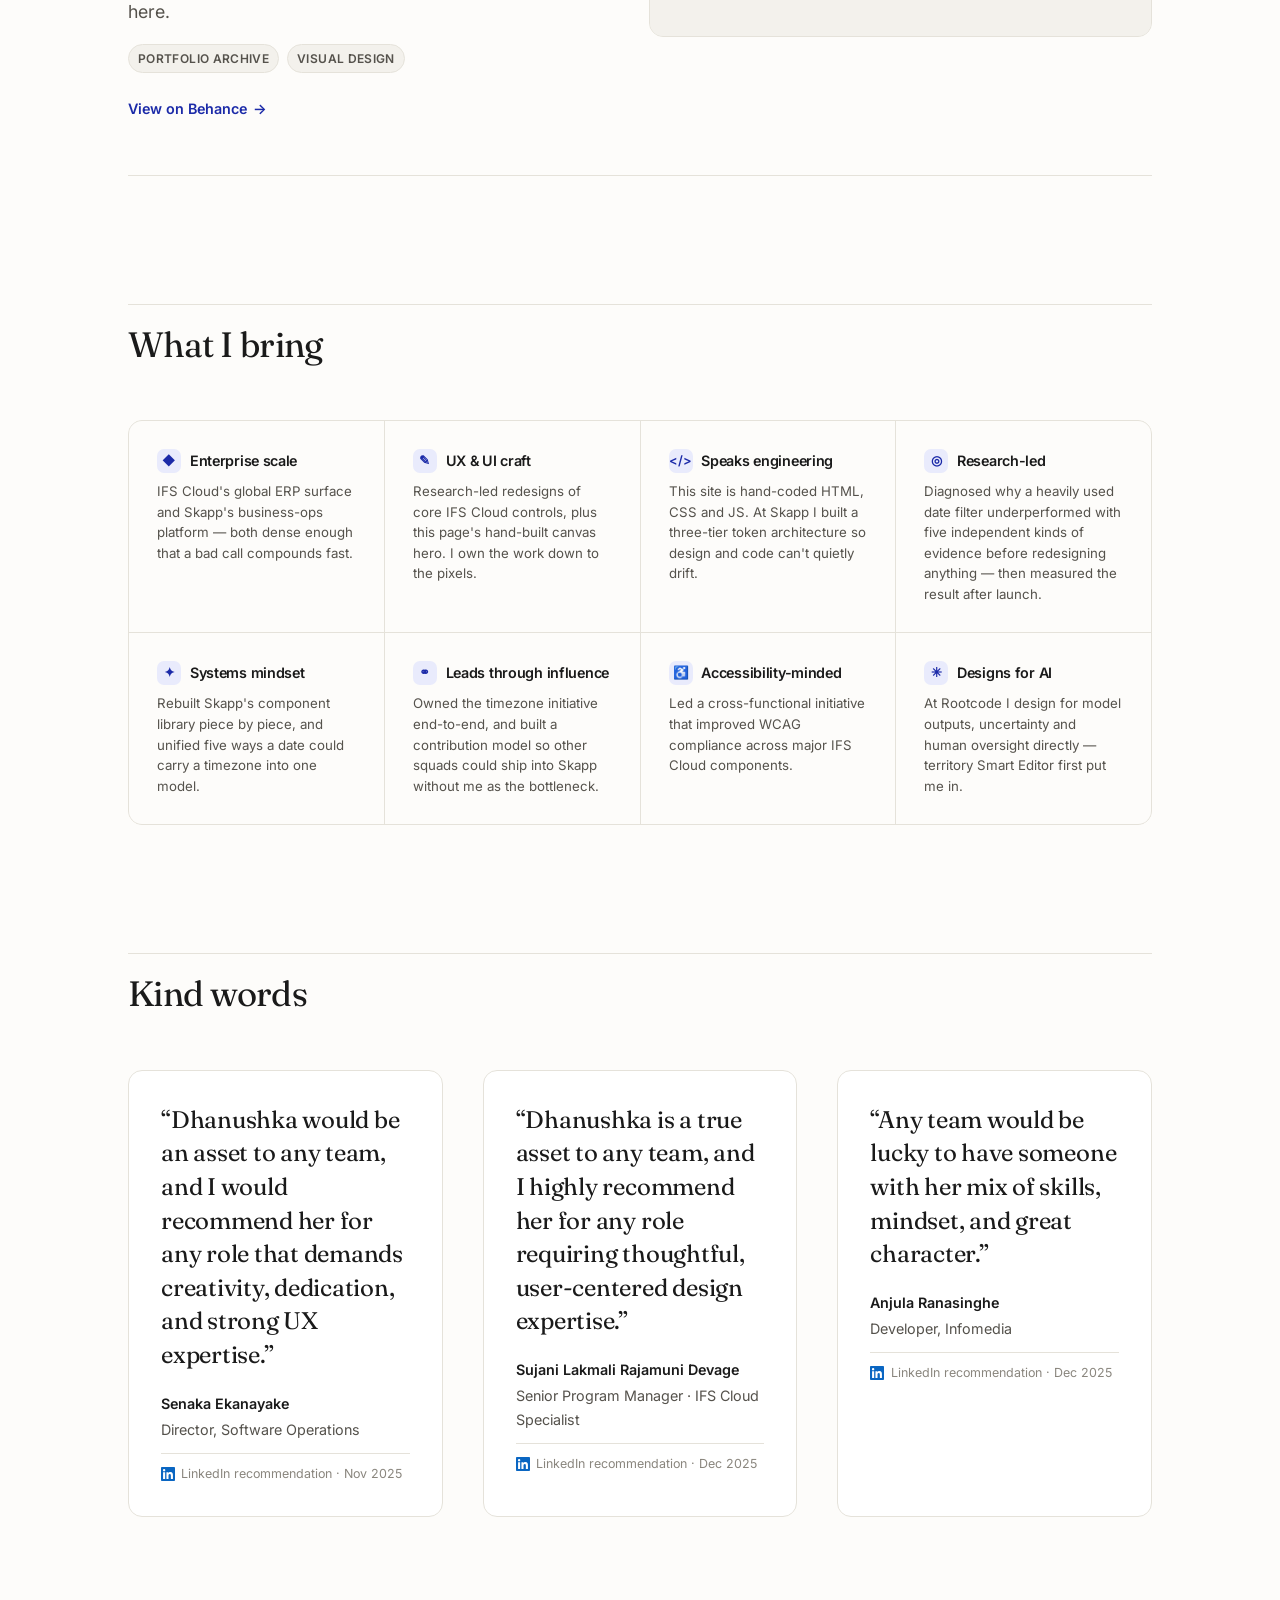
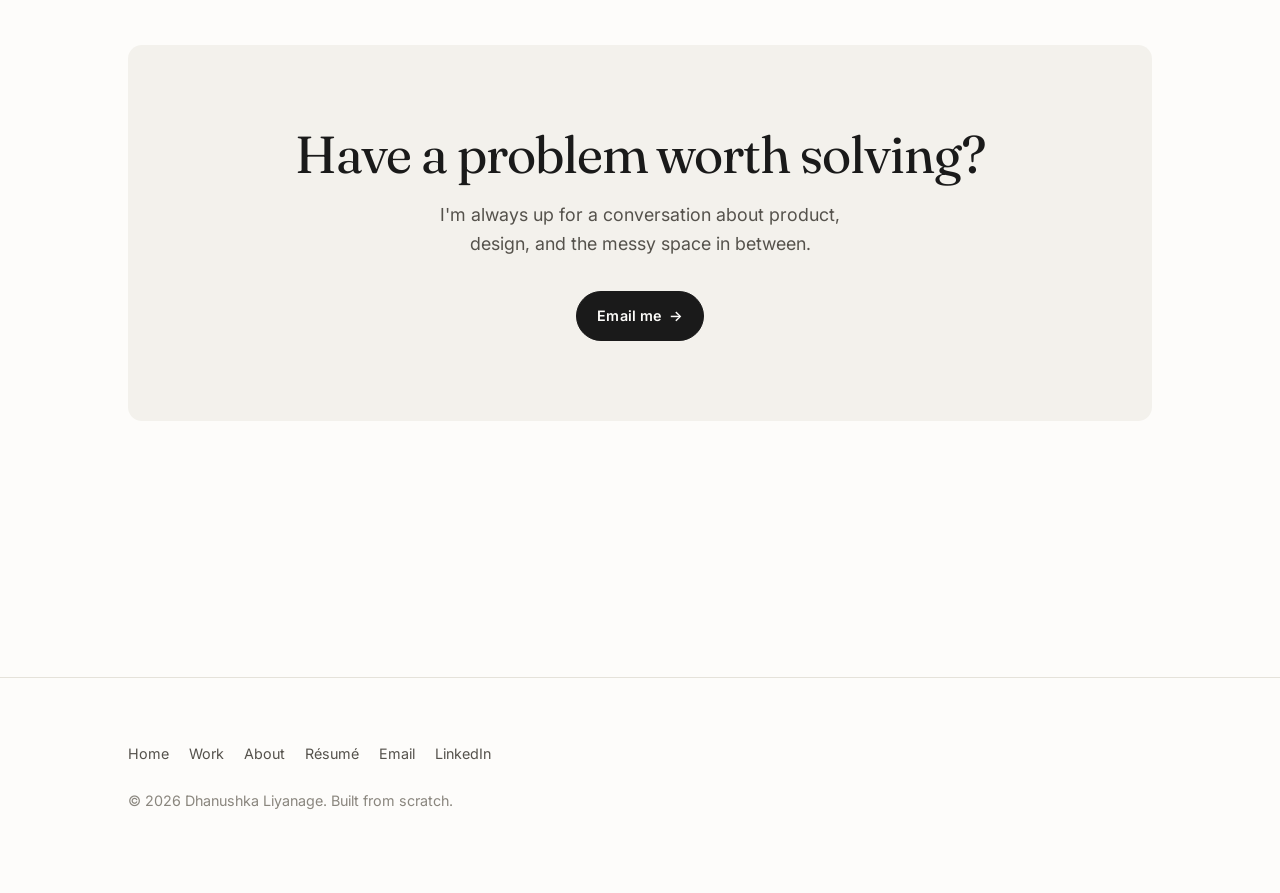
==== commit 6a88a6b9: "Reorder work for lead roles, drop headline metric from cards, clean URLs Co-Authored-By: Claude Sonn" ====
--- a/index.html
+++ b/index.html
@@ -76,6 +76,137 @@
 
         <div class="work-list">
 
+          <a class="work-item reveal" href="case-studies/timezone-awareness.html">
+            <div class="work-item__body">
+              <p class="work-item__client">IFS Cloud · Platform-wide initiative</p>
+              <h3 class="work-item__title">One date, four clocks: making timezone visible across IFS Cloud</h3>
+              <p class="work-item__desc">Led the org-wide initiative that made every date in IFS Cloud honest about whose timezone it was showing — across search, settings, LOVs, record selectors, lists, tables and cards, shipped over two releases.</p>
+              <div class="tag-row">
+                <span class="tag">Design leadership</span>
+                <span class="tag">Systems thinking</span>
+                <span class="tag">Interaction design</span>
+                <span class="tag">Enterprise UX</span>
+              </div>
+              <span class="text-link">View case study <span class="arrow" aria-hidden="true">→</span></span>
+            </div>
+            <div class="thumb">
+              <svg viewBox="0 0 640 400" role="img" aria-label="A clock face with three hour hands pointing in different directions, representing three time zones on one instant" xmlns="http://www.w3.org/2000/svg" style="width:100%;height:auto;display:block;background:var(--bg-sunken);">
+                <rect x="40" y="40" width="560" height="280" rx="16" fill="var(--bg-elevated)" stroke="var(--border)" stroke-width="1.5" />
+                <circle cx="320" cy="170" r="72" fill="none" stroke="var(--text-faint)" stroke-width="1.5" />
+                <line x1="320" y1="106" x2="320" y2="118" stroke="var(--text-faint)" stroke-width="2" />
+                <line x1="320" y1="222" x2="320" y2="234" stroke="var(--text-faint)" stroke-width="2" />
+                <line x1="256" y1="170" x2="268" y2="170" stroke="var(--text-faint)" stroke-width="2" />
+                <line x1="372" y1="170" x2="384" y2="170" stroke="var(--text-faint)" stroke-width="2" />
+                <line x1="320" y1="170" x2="320" y2="122" stroke="var(--text-faint)" stroke-width="2.5" stroke-linecap="round" />
+                <line x1="320" y1="170" x2="360" y2="196" stroke="var(--text-soft)" stroke-width="2.5" stroke-linecap="round" />
+                <line x1="320" y1="170" x2="280" y2="140" stroke="var(--accent)" stroke-width="3" stroke-linecap="round" />
+                <circle cx="320" cy="170" r="5" fill="var(--text)" />
+                <text x="64" y="296" font-family="Inter, sans-serif" font-size="11" font-weight="600" letter-spacing="0.08em" fill="var(--accent-text)">PLATFORM INITIATIVE · TIMEZONE</text>
+              </svg>
+            </div>
+          </a>
+
+          <a class="work-item reveal" href="case-studies/smart-editor.html">
+            <div class="work-item__body">
+              <p class="work-item__client">IFS Cloud · AI · Lead designer</p>
+              <h3 class="work-item__title">Smart Editor: AI writing help, built once and used everywhere</h3>
+              <p class="work-item__desc">An AI writing assistant added to IFS Cloud's central framework, so HCM, finance, supply chain and project teams can generate, rewrite and summarise text in their own screens.</p>
+              <div class="tag-row">
+                <span class="tag">AI UX</span>
+                <span class="tag">Interaction design</span>
+                <span class="tag">Accessibility</span>
+                <span class="tag">Validation</span>
+              </div>
+              <span class="text-link">View case study <span class="arrow" aria-hidden="true">→</span></span>
+            </div>
+            <div class="thumb">
+              <svg viewBox="0 0 640 400" role="img" aria-label="Four lines of text, with the last line highlighted and rewritten by a small AI sparkle icon" xmlns="http://www.w3.org/2000/svg" style="width:100%;height:auto;display:block;background:var(--bg-sunken);">
+                <rect x="40" y="40" width="560" height="280" rx="16" fill="var(--bg-elevated)" stroke="var(--border)" stroke-width="1.5" />
+                <rect x="210" y="112" width="220" height="10" rx="5" fill="var(--text-faint)" />
+                <rect x="210" y="136" width="190" height="10" rx="5" fill="var(--text-faint)" />
+                <rect x="210" y="160" width="205" height="10" rx="5" fill="var(--text-faint)" />
+                <rect x="210" y="184" width="160" height="10" rx="5" fill="var(--accent)" />
+                <path d="M420,168 L424,180 L436,184 L424,188 L420,200 L416,188 L404,184 L416,180 Z" fill="var(--accent)" />
+                <text x="64" y="296" font-family="Inter, sans-serif" font-size="11" font-weight="600" letter-spacing="0.08em" fill="var(--accent-text)">AI UX · SMART EDITOR</text>
+              </svg>
+            </div>
+          </a>
+
+          <a class="work-item reveal" href="case-studies/skapp-design-system.html">
+            <div class="work-item__body">
+              <p class="work-item__client">Rootcode · Skapp · Design system</p>
+              <h3 class="work-item__title">Rebuilding Skapp's design system, component by component</h3>
+              <p class="work-item__desc">Owned and rebuilt the design system for Skapp, an enterprise business-operations platform, from component-level foundations in Figma through to shipped documentation.</p>
+              <div class="tag-row">
+                <span class="tag">Design system</span>
+                <span class="tag">Design tokens</span>
+                <span class="tag">Governance</span>
+                <span class="tag">Documentation</span>
+              </div>
+              <span class="text-link">View case study <span class="arrow" aria-hidden="true">→</span></span>
+            </div>
+            <div class="thumb">
+              <svg viewBox="0 0 640 400" role="img" aria-label="A grid of rebuilt Skapp components: a primary button, a search input, status badges, a dropdown, a table row with an avatar, and a strip of foundation color tokens" xmlns="http://www.w3.org/2000/svg" style="width:100%;height:auto;display:block;background:var(--bg-sunken);">
+                <rect x="40" y="40" width="560" height="280" rx="16" fill="var(--bg-elevated)" stroke="var(--border)" stroke-width="1.5" />
+
+                <rect x="74" y="78" width="140" height="40" rx="10" fill="var(--accent)" />
+                <text x="144" y="103" font-family="Inter, sans-serif" font-size="13" font-weight="600" fill="#fff" text-anchor="middle">Save</text>
+
+                <rect x="250" y="78" width="164" height="40" rx="8" fill="none" stroke="var(--text-faint)" stroke-width="1.5" />
+                <circle cx="272" cy="98" r="6" fill="none" stroke="var(--text-faint)" stroke-width="1.5" />
+                <text x="288" y="103" font-family="Inter, sans-serif" font-size="11" fill="var(--text-faint)">Search…</text>
+
+                <circle cx="452" cy="86" r="5" fill="var(--accent)" />
+                <text x="464" y="90" font-family="Inter, sans-serif" font-size="11" fill="var(--text-soft)">In progress</text>
+                <circle cx="452" cy="108" r="5" fill="var(--text-faint)" />
+                <text x="464" y="112" font-family="Inter, sans-serif" font-size="11" fill="var(--text-soft)">Done</text>
+
+                <rect x="74" y="168" width="140" height="40" rx="8" fill="none" stroke="var(--text-soft)" stroke-width="1.5" />
+                <text x="90" y="193" font-family="Inter, sans-serif" font-size="11" fill="var(--text-soft)">Select…</text>
+                <path d="M198,183 l6,6 l6,-6" fill="none" stroke="var(--text-soft)" stroke-width="1.5" />
+
+                <circle cx="270" cy="188" r="15" fill="var(--accent-soft)" stroke="var(--accent)" stroke-width="1.2" />
+                <rect x="297" y="180" width="115" height="8" rx="4" fill="var(--text-soft)" />
+                <rect x="297" y="193" width="78" height="7" rx="3.5" fill="var(--text-faint)" />
+
+                <rect x="452" y="176" width="22" height="22" rx="6" fill="var(--accent)" />
+                <rect x="478" y="176" width="22" height="22" rx="6" fill="var(--text-soft)" />
+                <rect x="504" y="176" width="22" height="22" rx="6" fill="var(--text-faint)" />
+
+                <text x="64" y="296" font-family="Inter, sans-serif" font-size="11" font-weight="600" letter-spacing="0.08em" fill="var(--accent-text)">DESIGN SYSTEM · SKAPP</text>
+              </svg>
+            </div>
+          </a>
+
+          <a class="work-item reveal" href="case-studies/accessibility-keyboard-navigation.html">
+            <div class="work-item__body">
+              <p class="work-item__client">IFS Cloud · Accessibility · Main designer</p>
+              <h3 class="work-item__title">Search without a mouse: keyboard navigation for IFS Cloud</h3>
+              <p class="work-item__desc">Designed a WCAG- and ARIA-based keyboard model for search, filter and search-context panes. An accessibility review overturned my first design, and the final spec covers every control type.</p>
+              <div class="tag-row">
+                <span class="tag">Accessibility</span>
+                <span class="tag">WCAG &amp; ARIA</span>
+                <span class="tag">Interaction design</span>
+                <span class="tag">Keyboard navigation</span>
+              </div>
+              <span class="text-link">View case study <span class="arrow" aria-hidden="true">→</span></span>
+            </div>
+            <div class="thumb">
+              <svg viewBox="0 0 640 400" role="img" aria-label="A row of three search attribute chips inside a dashed focus outline, with a keyboard focus ring on the middle chip and left and right arrow keys beside it" xmlns="http://www.w3.org/2000/svg" style="width:100%;height:auto;display:block;background:var(--bg-sunken);">
+                <rect x="40" y="40" width="560" height="280" rx="16" fill="var(--bg-elevated)" stroke="var(--border)" stroke-width="1.5" />
+                <rect x="124" y="104" width="392" height="84" rx="14" fill="none" stroke="var(--accent)" stroke-width="1.5" stroke-dasharray="6 4" />
+                <rect x="144" y="124" width="100" height="44" rx="10" fill="none" stroke="var(--text-faint)" stroke-width="1.5" />
+                <rect x="270" y="124" width="100" height="44" rx="10" fill="var(--accent-soft)" stroke="var(--accent)" stroke-width="3" />
+                <rect x="396" y="124" width="100" height="44" rx="10" fill="none" stroke="var(--text-faint)" stroke-width="1.5" />
+                <path d="M222,216 l-12,10 l12,10" fill="none" stroke="var(--accent)" stroke-width="2.4" stroke-linecap="round" stroke-linejoin="round" />
+                <path d="M418,216 l12,10 l-12,10" fill="none" stroke="var(--accent)" stroke-width="2.4" stroke-linecap="round" stroke-linejoin="round" />
+                <rect x="268" y="208" width="104" height="36" rx="8" fill="none" stroke="var(--text-faint)" stroke-width="1.5" />
+                <text x="320" y="231" font-family="Inter, sans-serif" font-size="11" fill="var(--text-soft)" text-anchor="middle">Esc · Enter</text>
+                <text x="64" y="296" font-family="Inter, sans-serif" font-size="11" fill="var(--accent-text)" font-weight="600" letter-spacing="0.08em">ACCESSIBILITY · KEYBOARD NAVIGATION</text>
+              </svg>
+            </div>
+          </a>
+
           <a class="work-item reveal" href="case-studies/search-relocation.html">
             <div class="work-item__body">
               <p class="work-item__client">IFS Cloud · Research</p>
@@ -86,10 +217,6 @@
                 <span class="tag">Heuristic review</span>
                 <span class="tag">Research synthesis</span>
                 <span class="tag">Interaction design</span>
-              </div>
-              <div class="metric-row">
-                <span class="metric"><span class="metric__num">4/5</span><br /><span class="metric__label">Struggled to find the relocated icon</span></span>
-                <span class="metric"><span class="metric__num">10/10</span><br /><span class="metric__label">Found the recommended position</span></span>
               </div>
               <span class="text-link">View case study <span class="arrow" aria-hidden="true">→</span></span>
             </div>
@@ -116,50 +243,16 @@
             </div>
           </a>
 
-          <a class="work-item reveal" href="case-studies/smart-editor.html">
-            <div class="work-item__body">
-              <p class="work-item__client">IFS Cloud · AI · Lead designer</p>
-              <h3 class="work-item__title">Smart Editor: AI writing help, built once and used everywhere</h3>
-              <p class="work-item__desc">An AI writing assistant added to IFS Cloud's central framework, so HCM, finance, supply chain and project teams can generate, rewrite and summarise text in their own screens.</p>
-              <div class="tag-row">
-                <span class="tag">AI UX</span>
-                <span class="tag">Interaction design</span>
-                <span class="tag">Accessibility</span>
-                <span class="tag">Validation</span>
-              </div>
-              <div class="metric-row">
-                <span class="metric"><span class="metric__num">25R1</span><br /><span class="metric__label">Core released</span></span>
-                <span class="metric"><span class="metric__num">4+</span><br /><span class="metric__label">Product areas served</span></span>
-              </div>
-              <span class="text-link">View case study <span class="arrow" aria-hidden="true">→</span></span>
-            </div>
-            <div class="thumb">
-              <svg viewBox="0 0 640 400" role="img" aria-label="Four lines of text, with the last line highlighted and rewritten by a small AI sparkle icon" xmlns="http://www.w3.org/2000/svg" style="width:100%;height:auto;display:block;background:var(--bg-sunken);">
-                <rect x="40" y="40" width="560" height="280" rx="16" fill="var(--bg-elevated)" stroke="var(--border)" stroke-width="1.5" />
-                <rect x="210" y="112" width="220" height="10" rx="5" fill="var(--text-faint)" />
-                <rect x="210" y="136" width="190" height="10" rx="5" fill="var(--text-faint)" />
-                <rect x="210" y="160" width="205" height="10" rx="5" fill="var(--text-faint)" />
-                <rect x="210" y="184" width="160" height="10" rx="5" fill="var(--accent)" />
-                <path d="M420,168 L424,180 L436,184 L424,188 L420,200 L416,188 L404,184 L416,180 Z" fill="var(--accent)" />
-                <text x="64" y="296" font-family="Inter, sans-serif" font-size="11" font-weight="600" letter-spacing="0.08em" fill="var(--accent-text)">AI UX · SMART EDITOR</text>
-              </svg>
-            </div>
-          </a>
-
           <a class="work-item reveal" href="case-studies/date-filter-redesign.html">
             <div class="work-item__body">
               <p class="work-item__client">IFS Cloud · Research</p>
               <h3 class="work-item__title">Four ways to pick a date, and none of them worked</h3>
-              <p class="work-item__desc">The date filter converted at 32.31%. Research found four confusing options standing in for two real ones; a redesign lifted calendar use to 35.12%.</p>
+              <p class="work-item__desc">The date filter is one of the most-used controls in IFS Cloud, yet most people who opened it never touched the calendar. Five kinds of evidence showed four confusing options standing in for two real ones, and the redesign followed.</p>
               <div class="tag-row">
                 <span class="tag">Discovery research</span>
                 <span class="tag">Information architecture</span>
                 <span class="tag">Interaction design</span>
                 <span class="tag">Conversion</span>
-              </div>
-              <div class="metric-row">
-                <span class="metric"><span class="metric__num">32.31%</span><br /><span class="metric__label">Baseline conversion</span></span>
-                <span class="metric"><span class="metric__num">35.12%</span><br /><span class="metric__label">After redesign</span></span>
               </div>
               <span class="text-link">View case study <span class="arrow" aria-hidden="true">→</span></span>
             </div>
@@ -190,65 +283,6 @@
             </div>
           </a>
 
-          <a class="work-item reveal" href="case-studies/timezone-awareness.html">
-            <div class="work-item__body">
-              <p class="work-item__client">IFS Cloud · Platform-wide initiative</p>
-              <h3 class="work-item__title">One date, four clocks: making timezone visible across IFS Cloud</h3>
-              <p class="work-item__desc">Led the org-wide initiative that made every date in IFS Cloud honest about whose timezone it was showing — across search, settings, LOVs, record selectors, lists, tables and cards, shipped over two releases.</p>
-              <div class="tag-row">
-                <span class="tag">Design leadership</span>
-                <span class="tag">Systems thinking</span>
-                <span class="tag">Interaction design</span>
-                <span class="tag">Enterprise UX</span>
-              </div>
-              <span class="text-link">View case study <span class="arrow" aria-hidden="true">→</span></span>
-            </div>
-            <div class="thumb">
-              <svg viewBox="0 0 640 400" role="img" aria-label="A clock face with three hour hands pointing in different directions, representing three time zones on one instant" xmlns="http://www.w3.org/2000/svg" style="width:100%;height:auto;display:block;background:var(--bg-sunken);">
-                <rect x="40" y="40" width="560" height="280" rx="16" fill="var(--bg-elevated)" stroke="var(--border)" stroke-width="1.5" />
-                <circle cx="320" cy="170" r="72" fill="none" stroke="var(--text-faint)" stroke-width="1.5" />
-                <line x1="320" y1="106" x2="320" y2="118" stroke="var(--text-faint)" stroke-width="2" />
-                <line x1="320" y1="222" x2="320" y2="234" stroke="var(--text-faint)" stroke-width="2" />
-                <line x1="256" y1="170" x2="268" y2="170" stroke="var(--text-faint)" stroke-width="2" />
-                <line x1="372" y1="170" x2="384" y2="170" stroke="var(--text-faint)" stroke-width="2" />
-                <line x1="320" y1="170" x2="320" y2="122" stroke="var(--text-faint)" stroke-width="2.5" stroke-linecap="round" />
-                <line x1="320" y1="170" x2="360" y2="196" stroke="var(--text-soft)" stroke-width="2.5" stroke-linecap="round" />
-                <line x1="320" y1="170" x2="280" y2="140" stroke="var(--accent)" stroke-width="3" stroke-linecap="round" />
-                <circle cx="320" cy="170" r="5" fill="var(--text)" />
-                <text x="64" y="296" font-family="Inter, sans-serif" font-size="11" font-weight="600" letter-spacing="0.08em" fill="var(--accent-text)">PLATFORM INITIATIVE · TIMEZONE</text>
-              </svg>
-            </div>
-          </a>
-
-          <a class="work-item reveal" href="case-studies/accessibility-keyboard-navigation.html">
-            <div class="work-item__body">
-              <p class="work-item__client">IFS Cloud · Accessibility · Main designer</p>
-              <h3 class="work-item__title">Search without a mouse: keyboard navigation for IFS Cloud</h3>
-              <p class="work-item__desc">Designed a WCAG- and ARIA-based keyboard model for search, filter and search-context panes. An accessibility review overturned my first design, and the final spec covers every control type.</p>
-              <div class="tag-row">
-                <span class="tag">Accessibility</span>
-                <span class="tag">WCAG &amp; ARIA</span>
-                <span class="tag">Interaction design</span>
-                <span class="tag">Keyboard navigation</span>
-              </div>
-              <span class="text-link">View case study <span class="arrow" aria-hidden="true">→</span></span>
-            </div>
-            <div class="thumb">
-              <svg viewBox="0 0 640 400" role="img" aria-label="A row of three search attribute chips inside a dashed focus outline, with a keyboard focus ring on the middle chip and left and right arrow keys beside it" xmlns="http://www.w3.org/2000/svg" style="width:100%;height:auto;display:block;background:var(--bg-sunken);">
-                <rect x="40" y="40" width="560" height="280" rx="16" fill="var(--bg-elevated)" stroke="var(--border)" stroke-width="1.5" />
-                <rect x="124" y="104" width="392" height="84" rx="14" fill="none" stroke="var(--accent)" stroke-width="1.5" stroke-dasharray="6 4" />
-                <rect x="144" y="124" width="100" height="44" rx="10" fill="none" stroke="var(--text-faint)" stroke-width="1.5" />
-                <rect x="270" y="124" width="100" height="44" rx="10" fill="var(--accent-soft)" stroke="var(--accent)" stroke-width="3" />
-                <rect x="396" y="124" width="100" height="44" rx="10" fill="none" stroke="var(--text-faint)" stroke-width="1.5" />
-                <path d="M222,216 l-12,10 l12,10" fill="none" stroke="var(--accent)" stroke-width="2.4" stroke-linecap="round" stroke-linejoin="round" />
-                <path d="M418,216 l12,10 l-12,10" fill="none" stroke="var(--accent)" stroke-width="2.4" stroke-linecap="round" stroke-linejoin="round" />
-                <rect x="268" y="208" width="104" height="36" rx="8" fill="none" stroke="var(--text-faint)" stroke-width="1.5" />
-                <text x="320" y="231" font-family="Inter, sans-serif" font-size="11" fill="var(--text-soft)" text-anchor="middle">Esc · Enter</text>
-                <text x="64" y="296" font-family="Inter, sans-serif" font-size="11" fill="var(--accent-text)" font-weight="600" letter-spacing="0.08em">ACCESSIBILITY · KEYBOARD NAVIGATION</text>
-              </svg>
-            </div>
-          </a>
-
           <a class="work-item reveal" href="https://www.behance.net/dhanushka">
             <div class="work-item__body">
               <p class="work-item__client">Behance · More work</p>
@@ -275,52 +309,6 @@
             </div>
           </a>
 
-          <a class="work-item reveal" href="case-studies/skapp-design-system.html">
-            <div class="work-item__body">
-              <p class="work-item__client">Rootcode · Skapp · Design system</p>
-              <h3 class="work-item__title">Rebuilding Skapp's design system, component by component</h3>
-              <p class="work-item__desc">Owned and rebuilt the design system for Skapp, an enterprise business-operations platform, from component-level foundations in Figma through to shipped documentation.</p>
-              <div class="tag-row">
-                <span class="tag">Design system</span>
-                <span class="tag">Design tokens</span>
-                <span class="tag">Governance</span>
-                <span class="tag">Documentation</span>
-              </div>
-              <span class="text-link">View case study <span class="arrow" aria-hidden="true">→</span></span>
-            </div>
-            <div class="thumb">
-              <svg viewBox="0 0 640 400" role="img" aria-label="A grid of rebuilt Skapp components: a primary button, a search input, status badges, a dropdown, a table row with an avatar, and a strip of foundation color tokens" xmlns="http://www.w3.org/2000/svg" style="width:100%;height:auto;display:block;background:var(--bg-sunken);">
-                <rect x="40" y="40" width="560" height="280" rx="16" fill="var(--bg-elevated)" stroke="var(--border)" stroke-width="1.5" />
-
-                <rect x="74" y="78" width="140" height="40" rx="10" fill="var(--accent)" />
-                <text x="144" y="103" font-family="Inter, sans-serif" font-size="13" font-weight="600" fill="#fff" text-anchor="middle">Save</text>
-
-                <rect x="250" y="78" width="164" height="40" rx="8" fill="none" stroke="var(--text-faint)" stroke-width="1.5" />
-                <circle cx="272" cy="98" r="6" fill="none" stroke="var(--text-faint)" stroke-width="1.5" />
-                <text x="288" y="103" font-family="Inter, sans-serif" font-size="11" fill="var(--text-faint)">Search…</text>
-
-                <circle cx="452" cy="86" r="5" fill="var(--accent)" />
-                <text x="464" y="90" font-family="Inter, sans-serif" font-size="11" fill="var(--text-soft)">In progress</text>
-                <circle cx="452" cy="108" r="5" fill="var(--text-faint)" />
-                <text x="464" y="112" font-family="Inter, sans-serif" font-size="11" fill="var(--text-soft)">Done</text>
-
-                <rect x="74" y="168" width="140" height="40" rx="8" fill="none" stroke="var(--text-soft)" stroke-width="1.5" />
-                <text x="90" y="193" font-family="Inter, sans-serif" font-size="11" fill="var(--text-soft)">Select…</text>
-                <path d="M198,183 l6,6 l6,-6" fill="none" stroke="var(--text-soft)" stroke-width="1.5" />
-
-                <circle cx="270" cy="188" r="15" fill="var(--accent-soft)" stroke="var(--accent)" stroke-width="1.2" />
-                <rect x="297" y="180" width="115" height="8" rx="4" fill="var(--text-soft)" />
-                <rect x="297" y="193" width="78" height="7" rx="3.5" fill="var(--text-faint)" />
-
-                <rect x="452" y="176" width="22" height="22" rx="6" fill="var(--accent)" />
-                <rect x="478" y="176" width="22" height="22" rx="6" fill="var(--text-soft)" />
-                <rect x="504" y="176" width="22" height="22" rx="6" fill="var(--text-faint)" />
-
-                <text x="64" y="296" font-family="Inter, sans-serif" font-size="11" font-weight="600" letter-spacing="0.08em" fill="var(--accent-text)">DESIGN SYSTEM · SKAPP</text>
-              </svg>
-            </div>
-          </a>
-
         </div>
       </div>
     </section>
@@ -338,7 +326,7 @@
           </div>
           <div class="cell">
             <h3><span class="ico" aria-hidden="true">✎</span> UX &amp; UI craft</h3>
-            <p>A 32.31%→35.12% lift on a date filter redesign, plus this page's hand-built canvas hero. I own the work down to the pixels.</p>
+            <p>Research-led redesigns of core IFS Cloud controls, plus this page's hand-built canvas hero. I own the work down to the pixels.</p>
           </div>
           <div class="cell">
             <h3><span class="ico" aria-hidden="true">&lt;/&gt;</span> Speaks engineering</h3>
@@ -346,14 +334,14 @@
           </div>
           <div class="cell">
             <h3><span class="ico" aria-hidden="true">◎</span> Research-led</h3>
-            <p>Diagnosed a 32.31% conversion problem with five independent methods before redesigning anything — then verified the fix actually moved it.</p>
+            <p>Diagnosed why a heavily used date filter underperformed with five independent kinds of evidence before redesigning anything — then measured the result after launch.</p>
           </div>
           <div class="cell">
             <h3><span class="ico" aria-hidden="true">✦</span> Systems mindset</h3>
             <p>Rebuilt Skapp's component library piece by piece, and unified five ways a date could carry a timezone into one model.</p>
           </div>
           <div class="cell">
-            <h3><span class="ico" aria-hidden="true">⚭</span> Leads without a title fight</h3>
+            <h3><span class="ico" aria-hidden="true">⚭</span> Leads through influence</h3>
             <p>Owned the timezone initiative end-to-end, and built a contribution model so other squads could ship into Skapp without me as the bottleneck.</p>
           </div>
           <div class="cell">
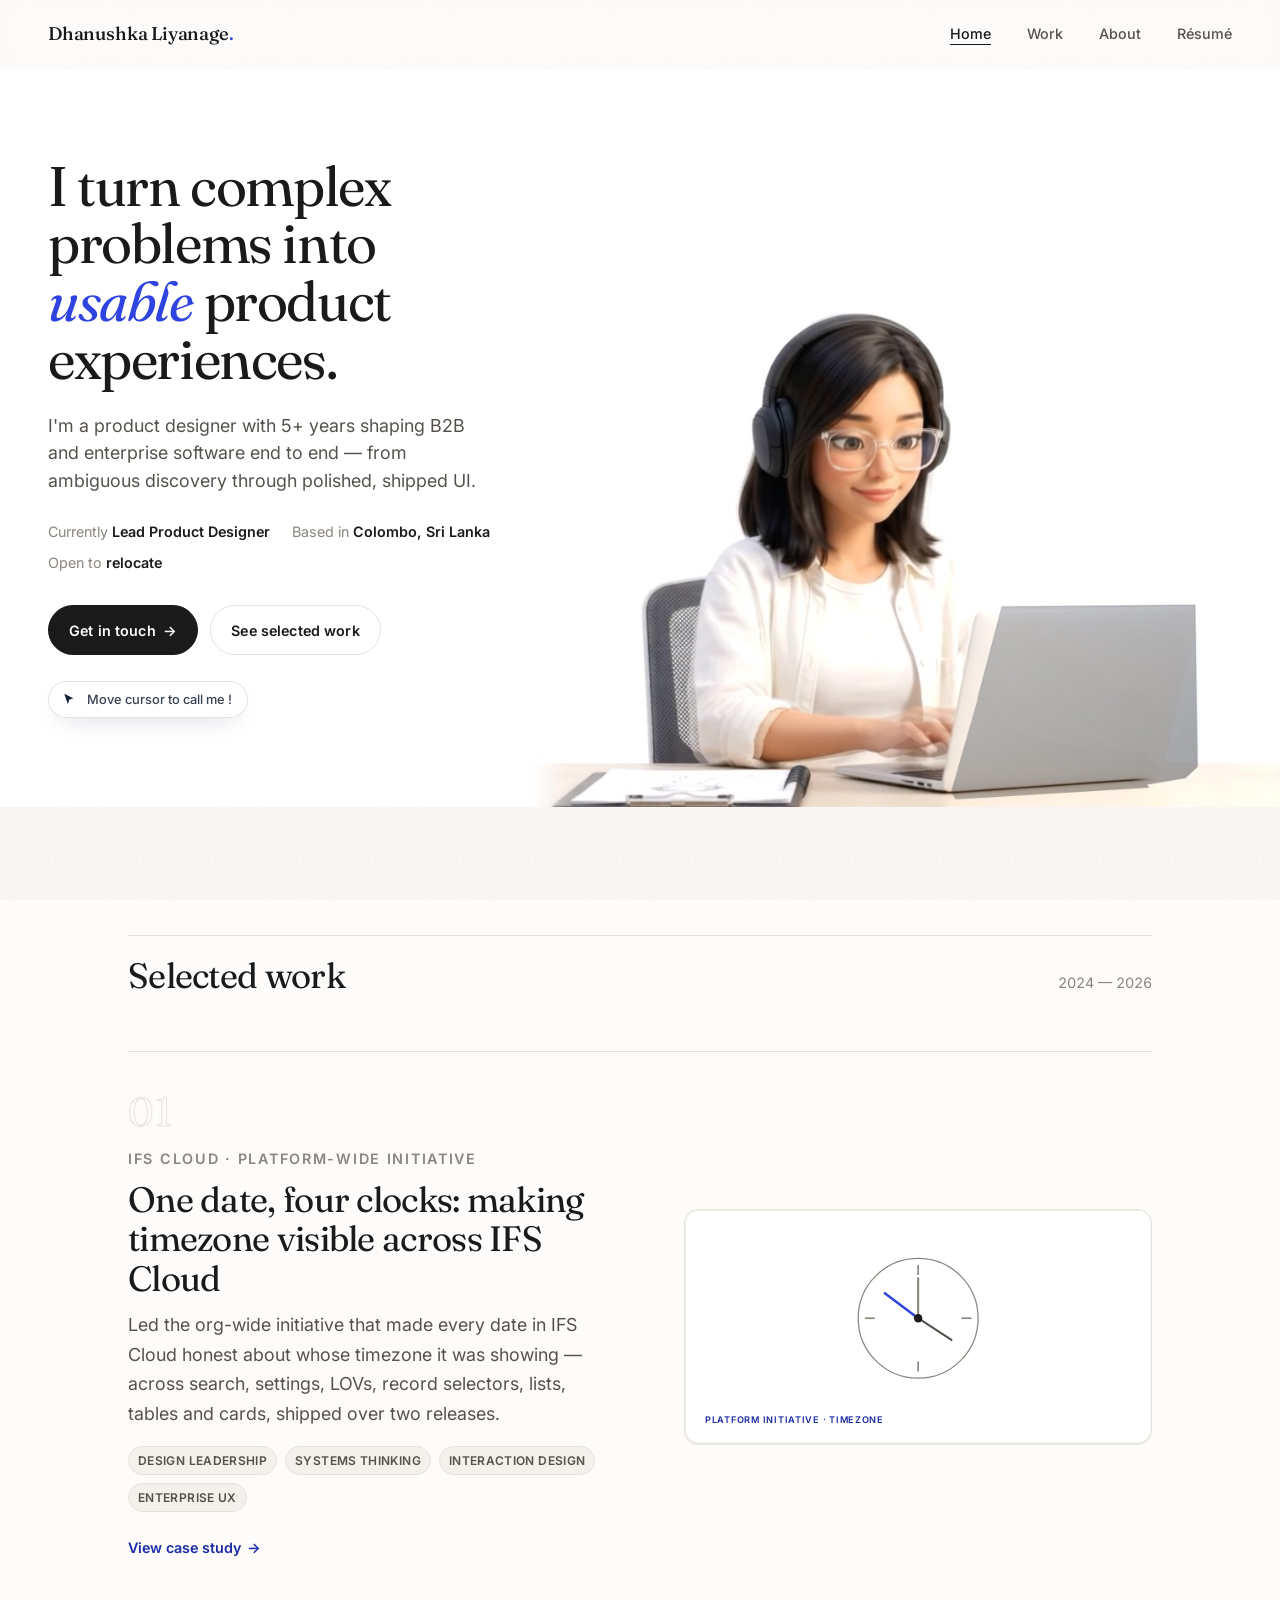
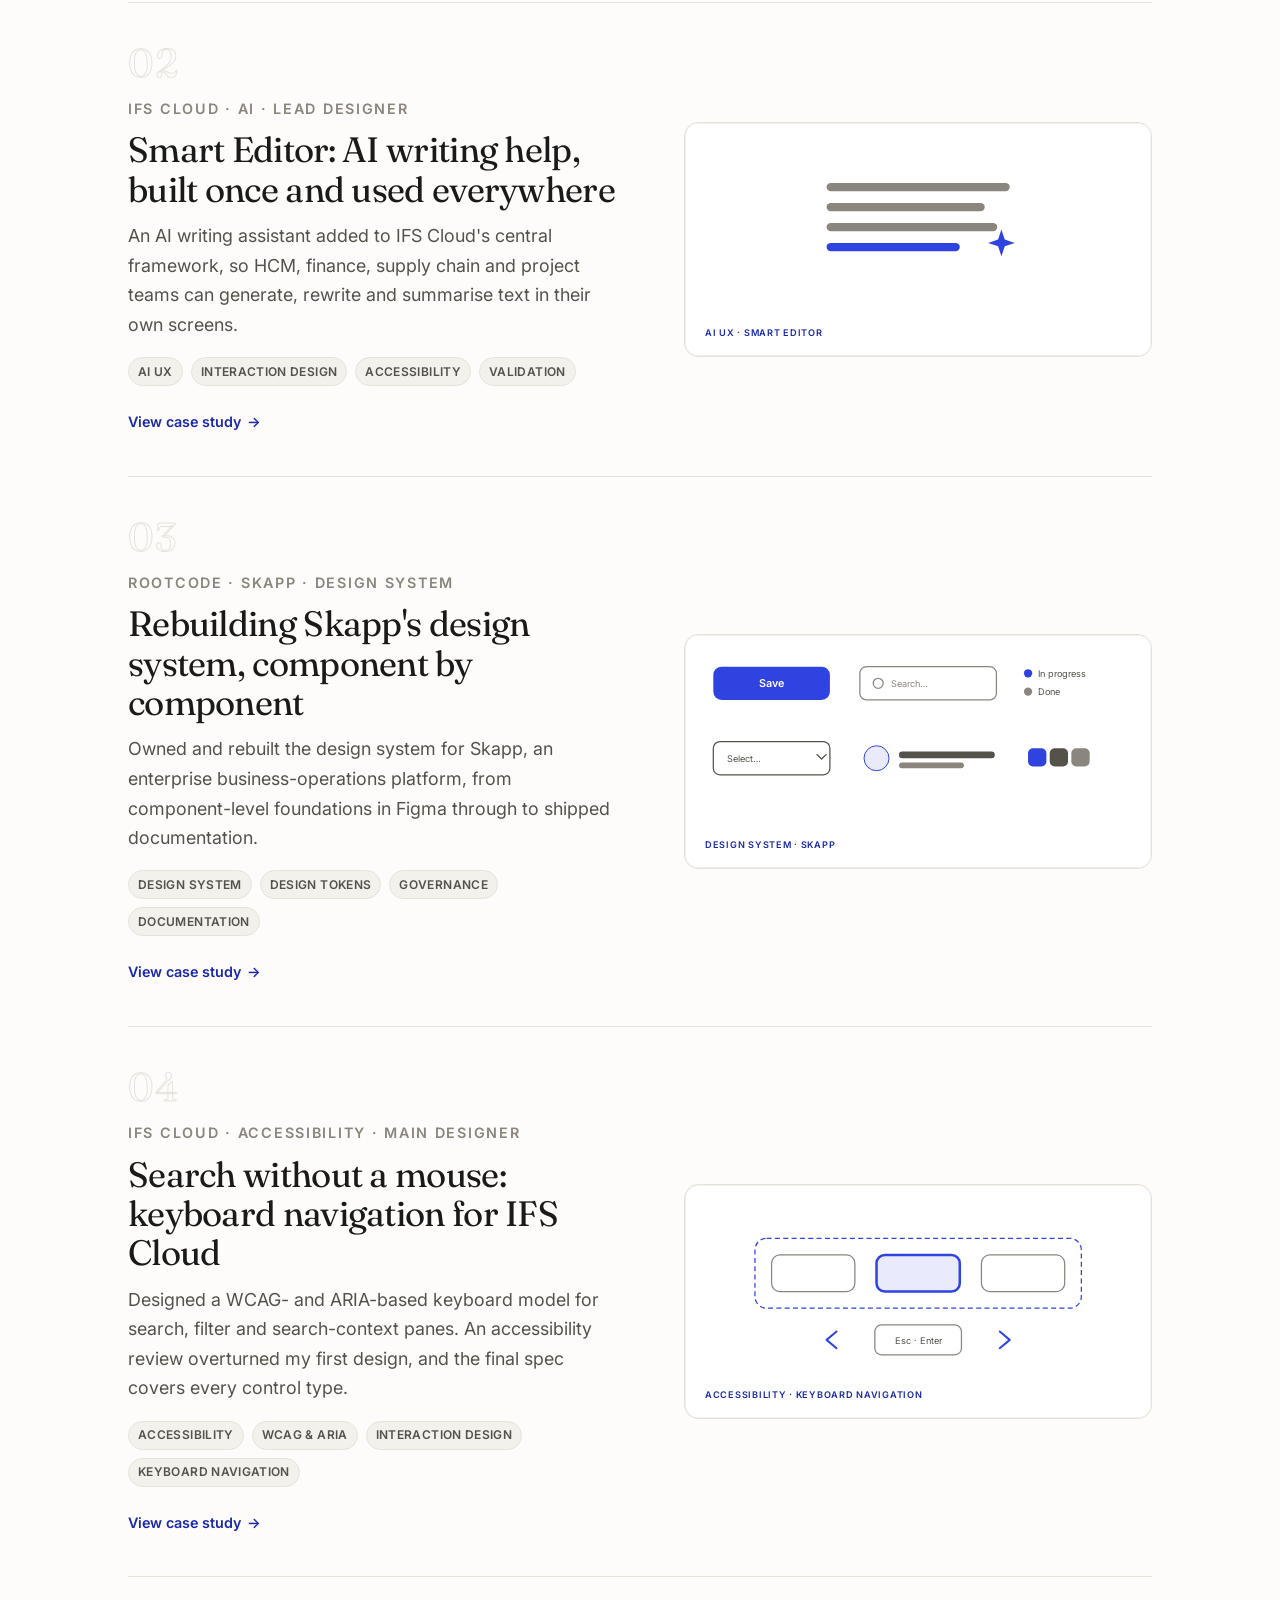
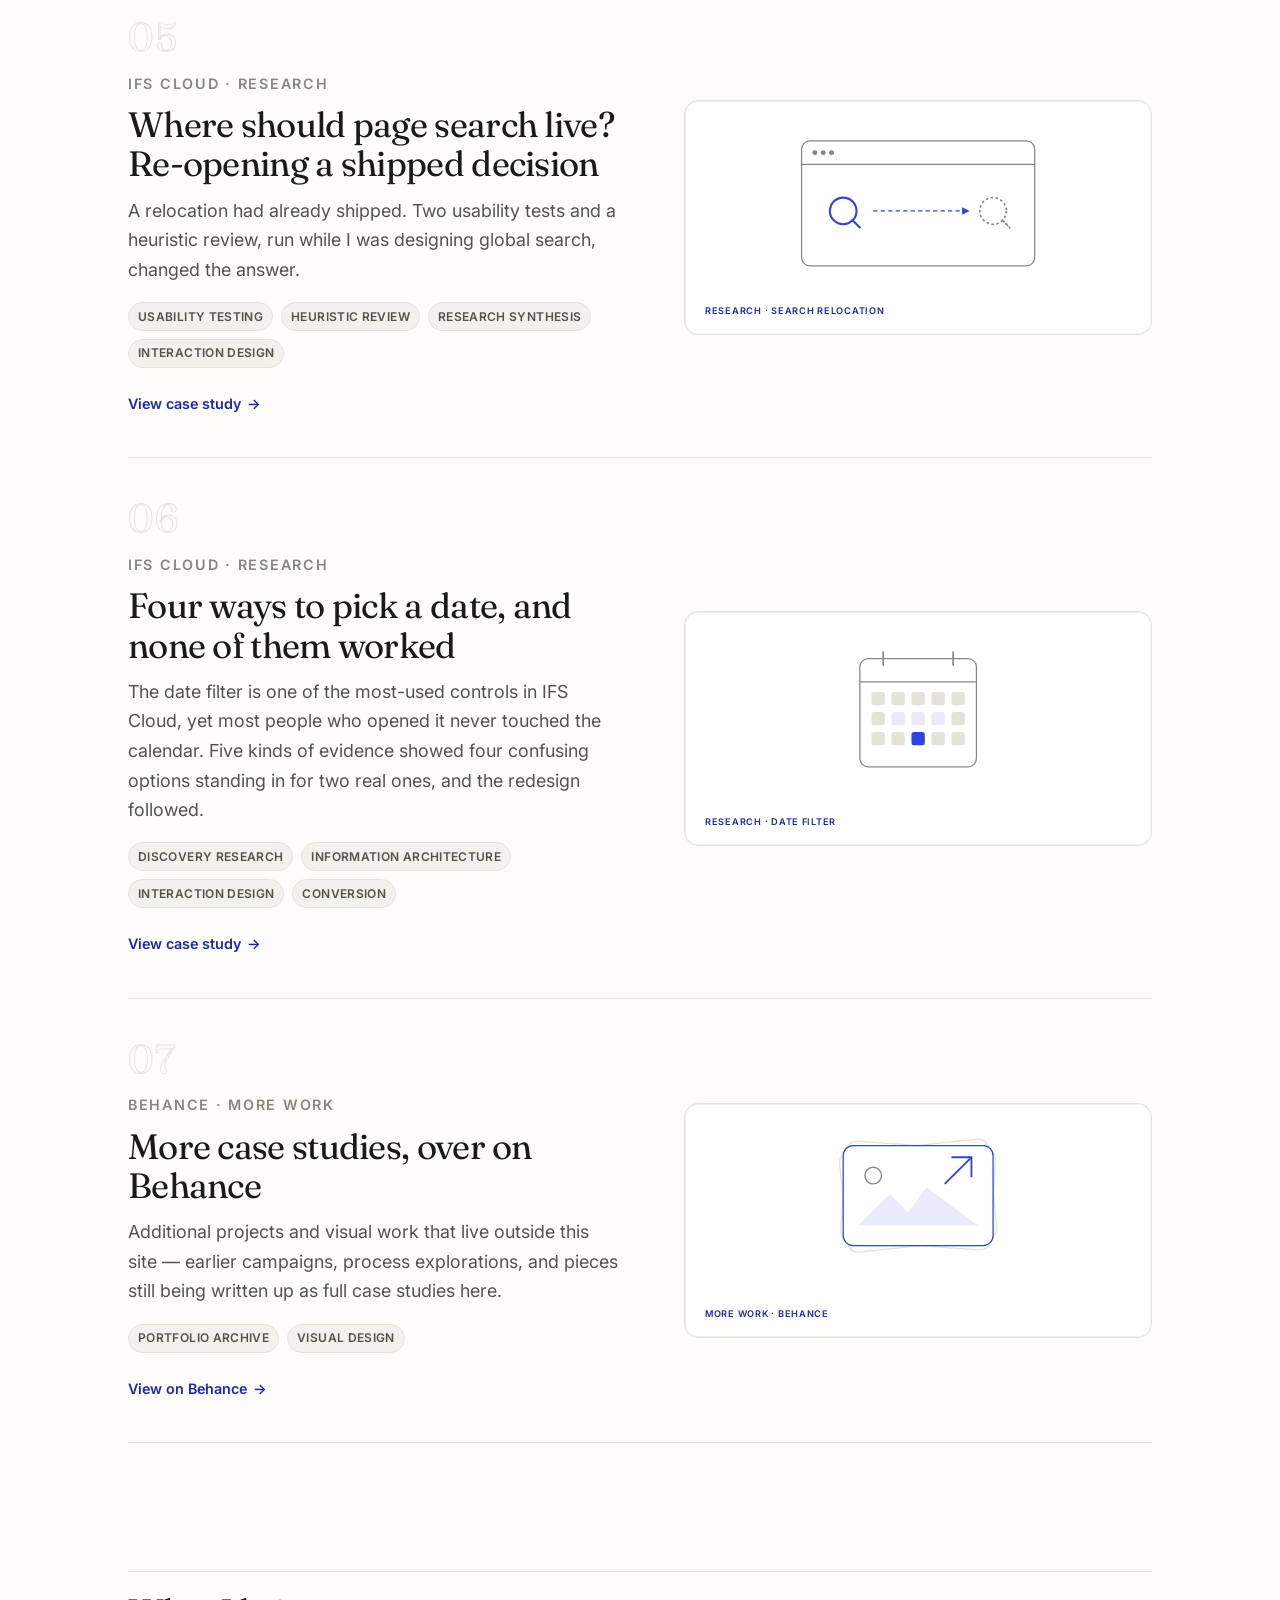
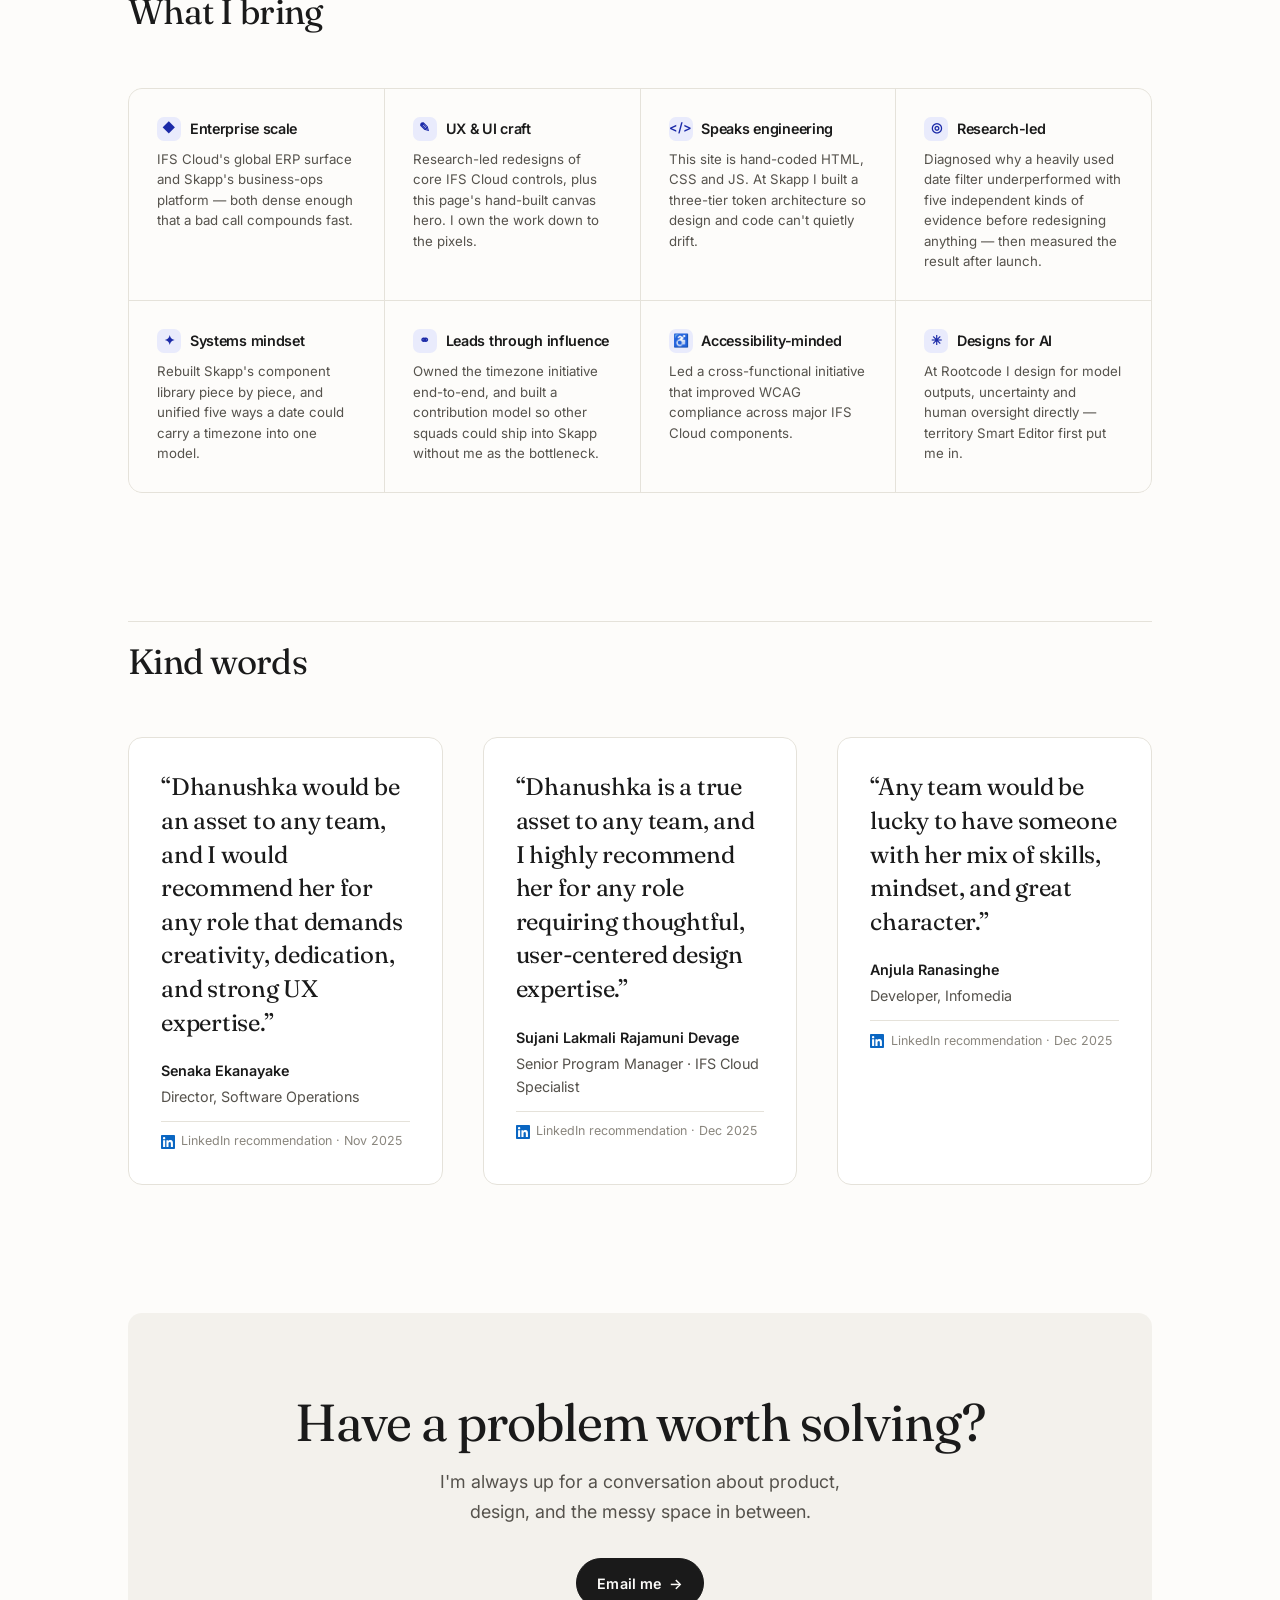
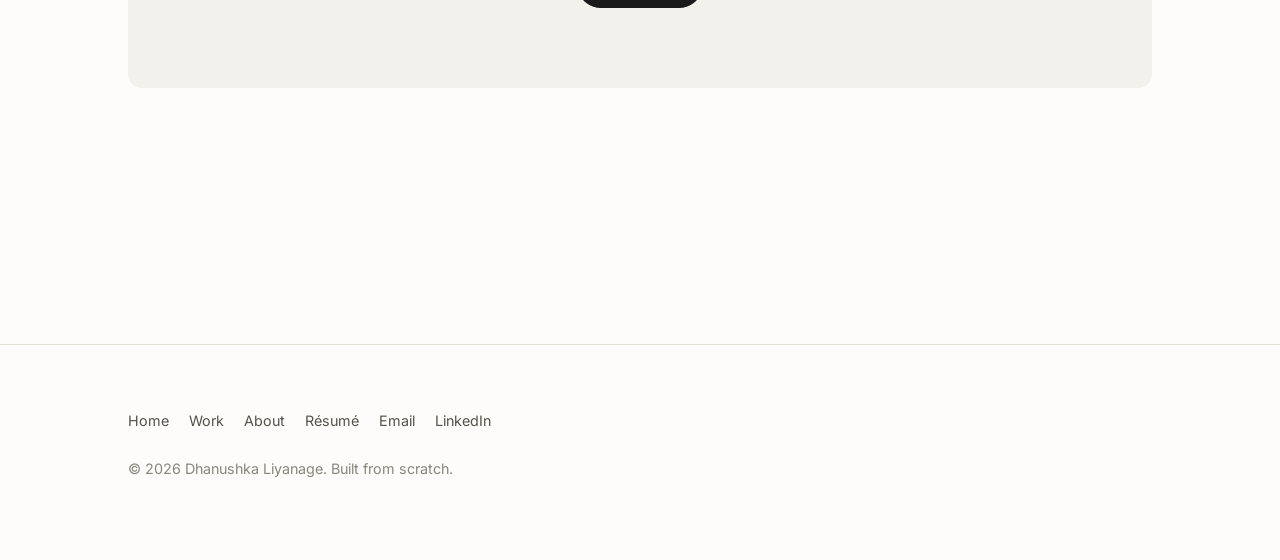
==== commit cb0057fa: "Tighten work page spacing: trim cover whitespace, shorter rows, smaller header gap Co-Authored-By: C" ====
--- a/index.html
+++ b/index.html
@@ -10,7 +10,7 @@
   <link rel="preconnect" href="https://fonts.googleapis.com" />
   <link rel="preconnect" href="https://fonts.gstatic.com" crossorigin />
   <link href="https://fonts.googleapis.com/css2?family=Fraunces:ital,opsz,wght@0,9..144,400;0,9..144,500;1,9..144,400&family=Inter:wght@400;500;600&display=swap" rel="stylesheet" />
-  <link rel="stylesheet" href="assets/css/style.css?v=30" />
+  <link rel="stylesheet" href="assets/css/style.css?v=33" />
   <link rel="icon" href="data:image/svg+xml,%3Csvg xmlns='http://www.w3.org/2000/svg' viewBox='0 0 100 100'%3E%3Crect width='100' height='100' rx='20' fill='%232F43E0'/%3E%3Ctext x='50' y='68' font-size='60' text-anchor='middle' fill='white' font-family='Georgia,serif'%3EY%3C/text%3E%3C/svg%3E" />
 </head>
 <body class="is-home">
@@ -90,7 +90,7 @@
               <span class="text-link">View case study <span class="arrow" aria-hidden="true">→</span></span>
             </div>
             <div class="thumb">
-              <svg viewBox="0 0 640 400" role="img" aria-label="A clock face with three hour hands pointing in different directions, representing three time zones on one instant" xmlns="http://www.w3.org/2000/svg" style="width:100%;height:auto;display:block;background:var(--bg-sunken);">
+              <svg viewBox="40 40 560 280" role="img" aria-label="A clock face with three hour hands pointing in different directions, representing three time zones on one instant" xmlns="http://www.w3.org/2000/svg" style="width:100%;height:auto;display:block;background:var(--bg-elevated);">
                 <rect x="40" y="40" width="560" height="280" rx="16" fill="var(--bg-elevated)" stroke="var(--border)" stroke-width="1.5" />
                 <circle cx="320" cy="170" r="72" fill="none" stroke="var(--text-faint)" stroke-width="1.5" />
                 <line x1="320" y1="106" x2="320" y2="118" stroke="var(--text-faint)" stroke-width="2" />
@@ -120,7 +120,7 @@
               <span class="text-link">View case study <span class="arrow" aria-hidden="true">→</span></span>
             </div>
             <div class="thumb">
-              <svg viewBox="0 0 640 400" role="img" aria-label="Four lines of text, with the last line highlighted and rewritten by a small AI sparkle icon" xmlns="http://www.w3.org/2000/svg" style="width:100%;height:auto;display:block;background:var(--bg-sunken);">
+              <svg viewBox="40 40 560 280" role="img" aria-label="Four lines of text, with the last line highlighted and rewritten by a small AI sparkle icon" xmlns="http://www.w3.org/2000/svg" style="width:100%;height:auto;display:block;background:var(--bg-elevated);">
                 <rect x="40" y="40" width="560" height="280" rx="16" fill="var(--bg-elevated)" stroke="var(--border)" stroke-width="1.5" />
                 <rect x="210" y="112" width="220" height="10" rx="5" fill="var(--text-faint)" />
                 <rect x="210" y="136" width="190" height="10" rx="5" fill="var(--text-faint)" />
@@ -146,7 +146,7 @@
               <span class="text-link">View case study <span class="arrow" aria-hidden="true">→</span></span>
             </div>
             <div class="thumb">
-              <svg viewBox="0 0 640 400" role="img" aria-label="A grid of rebuilt Skapp components: a primary button, a search input, status badges, a dropdown, a table row with an avatar, and a strip of foundation color tokens" xmlns="http://www.w3.org/2000/svg" style="width:100%;height:auto;display:block;background:var(--bg-sunken);">
+              <svg viewBox="40 40 560 280" role="img" aria-label="A grid of rebuilt Skapp components: a primary button, a search input, status badges, a dropdown, a table row with an avatar, and a strip of foundation color tokens" xmlns="http://www.w3.org/2000/svg" style="width:100%;height:auto;display:block;background:var(--bg-elevated);">
                 <rect x="40" y="40" width="560" height="280" rx="16" fill="var(--bg-elevated)" stroke="var(--border)" stroke-width="1.5" />
 
                 <rect x="74" y="78" width="140" height="40" rx="10" fill="var(--accent)" />
@@ -192,7 +192,7 @@
               <span class="text-link">View case study <span class="arrow" aria-hidden="true">→</span></span>
             </div>
             <div class="thumb">
-              <svg viewBox="0 0 640 400" role="img" aria-label="A row of three search attribute chips inside a dashed focus outline, with a keyboard focus ring on the middle chip and left and right arrow keys beside it" xmlns="http://www.w3.org/2000/svg" style="width:100%;height:auto;display:block;background:var(--bg-sunken);">
+              <svg viewBox="40 40 560 280" role="img" aria-label="A row of three search attribute chips inside a dashed focus outline, with a keyboard focus ring on the middle chip and left and right arrow keys beside it" xmlns="http://www.w3.org/2000/svg" style="width:100%;height:auto;display:block;background:var(--bg-elevated);">
                 <rect x="40" y="40" width="560" height="280" rx="16" fill="var(--bg-elevated)" stroke="var(--border)" stroke-width="1.5" />
                 <rect x="124" y="104" width="392" height="84" rx="14" fill="none" stroke="var(--accent)" stroke-width="1.5" stroke-dasharray="6 4" />
                 <rect x="144" y="124" width="100" height="44" rx="10" fill="none" stroke="var(--text-faint)" stroke-width="1.5" />
@@ -221,7 +221,7 @@
               <span class="text-link">View case study <span class="arrow" aria-hidden="true">→</span></span>
             </div>
             <div class="thumb">
-              <svg viewBox="0 0 640 400" role="img" aria-label="A search icon moves from the right side of a page frame to the left side, tracing the relocation this research reopened" xmlns="http://www.w3.org/2000/svg" style="width:100%;height:auto;display:block;background:var(--bg-sunken);">
+              <svg viewBox="40 40 560 280" role="img" aria-label="A search icon moves from the right side of a page frame to the left side, tracing the relocation this research reopened" xmlns="http://www.w3.org/2000/svg" style="width:100%;height:auto;display:block;background:var(--bg-elevated);">
                 <defs>
                   <marker id="arrSR2" viewBox="0 0 10 10" refX="8" refY="5" markerWidth="6" markerHeight="6" orient="auto-start-reverse">
                     <path d="M0,0 L10,5 L0,10 z" fill="var(--accent)" />
@@ -257,7 +257,7 @@
               <span class="text-link">View case study <span class="arrow" aria-hidden="true">→</span></span>
             </div>
             <div class="thumb">
-              <svg viewBox="0 0 640 400" role="img" aria-label="A calendar with one exact date highlighted and a run of adjacent days highlighted as a range" xmlns="http://www.w3.org/2000/svg" style="width:100%;height:auto;display:block;background:var(--bg-sunken);">
+              <svg viewBox="40 40 560 280" role="img" aria-label="A calendar with one exact date highlighted and a run of adjacent days highlighted as a range" xmlns="http://www.w3.org/2000/svg" style="width:100%;height:auto;display:block;background:var(--bg-elevated);">
                 <rect x="40" y="40" width="560" height="280" rx="16" fill="var(--bg-elevated)" stroke="var(--border)" stroke-width="1.5" />
                 <rect x="250" y="96" width="140" height="130" rx="10" fill="none" stroke="var(--text-faint)" stroke-width="1.5" />
                 <line x1="250" y1="124" x2="390" y2="124" stroke="var(--text-faint)" stroke-width="1.5" />
@@ -295,7 +295,7 @@
               <span class="text-link">View on Behance <span class="arrow" aria-hidden="true">→</span></span>
             </div>
             <div class="thumb">
-              <svg viewBox="0 0 640 400" role="img" aria-label="A stack of project cards, representing more case studies on Behance" xmlns="http://www.w3.org/2000/svg" style="width:100%;height:auto;display:block;background:var(--bg-sunken);">
+              <svg viewBox="40 40 560 280" role="img" aria-label="A stack of project cards, representing more case studies on Behance" xmlns="http://www.w3.org/2000/svg" style="width:100%;height:auto;display:block;background:var(--bg-elevated);">
                 <rect x="40" y="40" width="560" height="280" rx="16" fill="var(--bg-elevated)" stroke="var(--border)" stroke-width="1.5" />
                 <rect x="230" y="90" width="180" height="120" rx="12" fill="var(--bg)" stroke="var(--border)" stroke-width="1.5" transform="rotate(-6 320 150)" />
                 <rect x="230" y="90" width="180" height="120" rx="12" fill="var(--bg)" stroke="var(--border)" stroke-width="1.5" transform="rotate(4 320 150)" />
--- a/assets/css/style.css
+++ b/assets/css/style.css
@@ -76,7 +76,7 @@
 }
 .container.narrow { max-width: var(--container-narrow); }
 .section { padding-block: var(--section-y); }
-.section + .section { padding-top: 0; }
+.section + .section, .cs-header + .section { padding-top: 0; }
 
 .eyebrow {
   font-size: var(--step--1);
@@ -254,9 +254,10 @@
 .work-list { display: flex; flex-direction: column; }
 .work-item {
   display: grid;
-  grid-template-columns: minmax(0, 1fr) minmax(0, 1.1fr);
+  grid-template-columns: minmax(0, 1.05fr) minmax(0, 1fr);
   gap: clamp(1.5rem, 5vw, 4rem);
-  padding-block: clamp(2rem, 5vw, 3.25rem);
+  align-items: center;
+  padding-block: clamp(1.75rem, 4vw, 2.5rem);
   border-top: 1px solid var(--border);
   text-decoration: none;
   color: inherit;
@@ -310,7 +311,6 @@
 /* thumbnail / placeholder media */
 .thumb img { width: 100%; }
 .thumb {
-  align-self: start;
   border-radius: var(--radius);
   overflow: hidden;
   border: 1px solid var(--border);
@@ -744,7 +744,7 @@
 .work-item__body::before {
   content: counter(work, decimal-leading-zero);
   display: block;
-  font: 400 clamp(2rem, 5vw, 3rem) / 1 var(--font-display);
+  font: 400 clamp(1.75rem, 4vw, 2.5rem) / 1 var(--font-display);
   letter-spacing: 0.02em;
   color: var(--text-faint);
   margin-bottom: 0.9rem;
